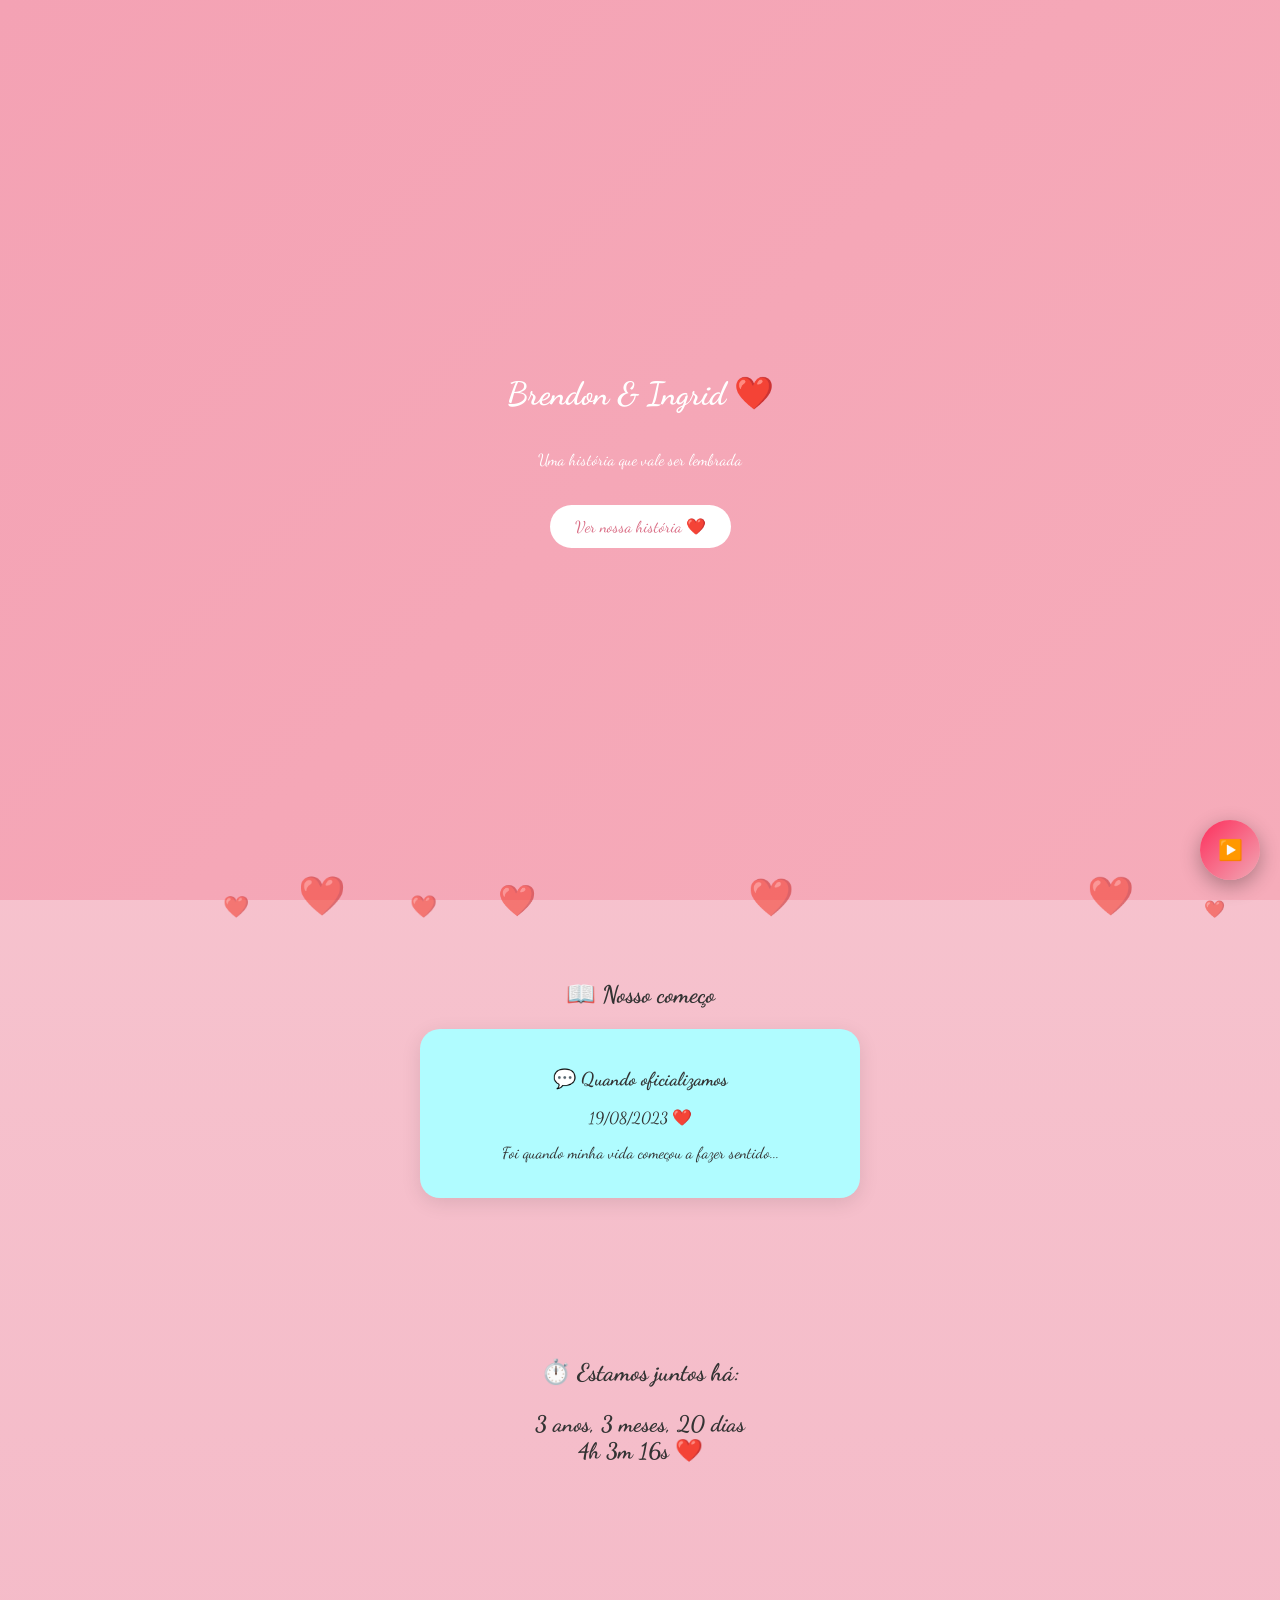
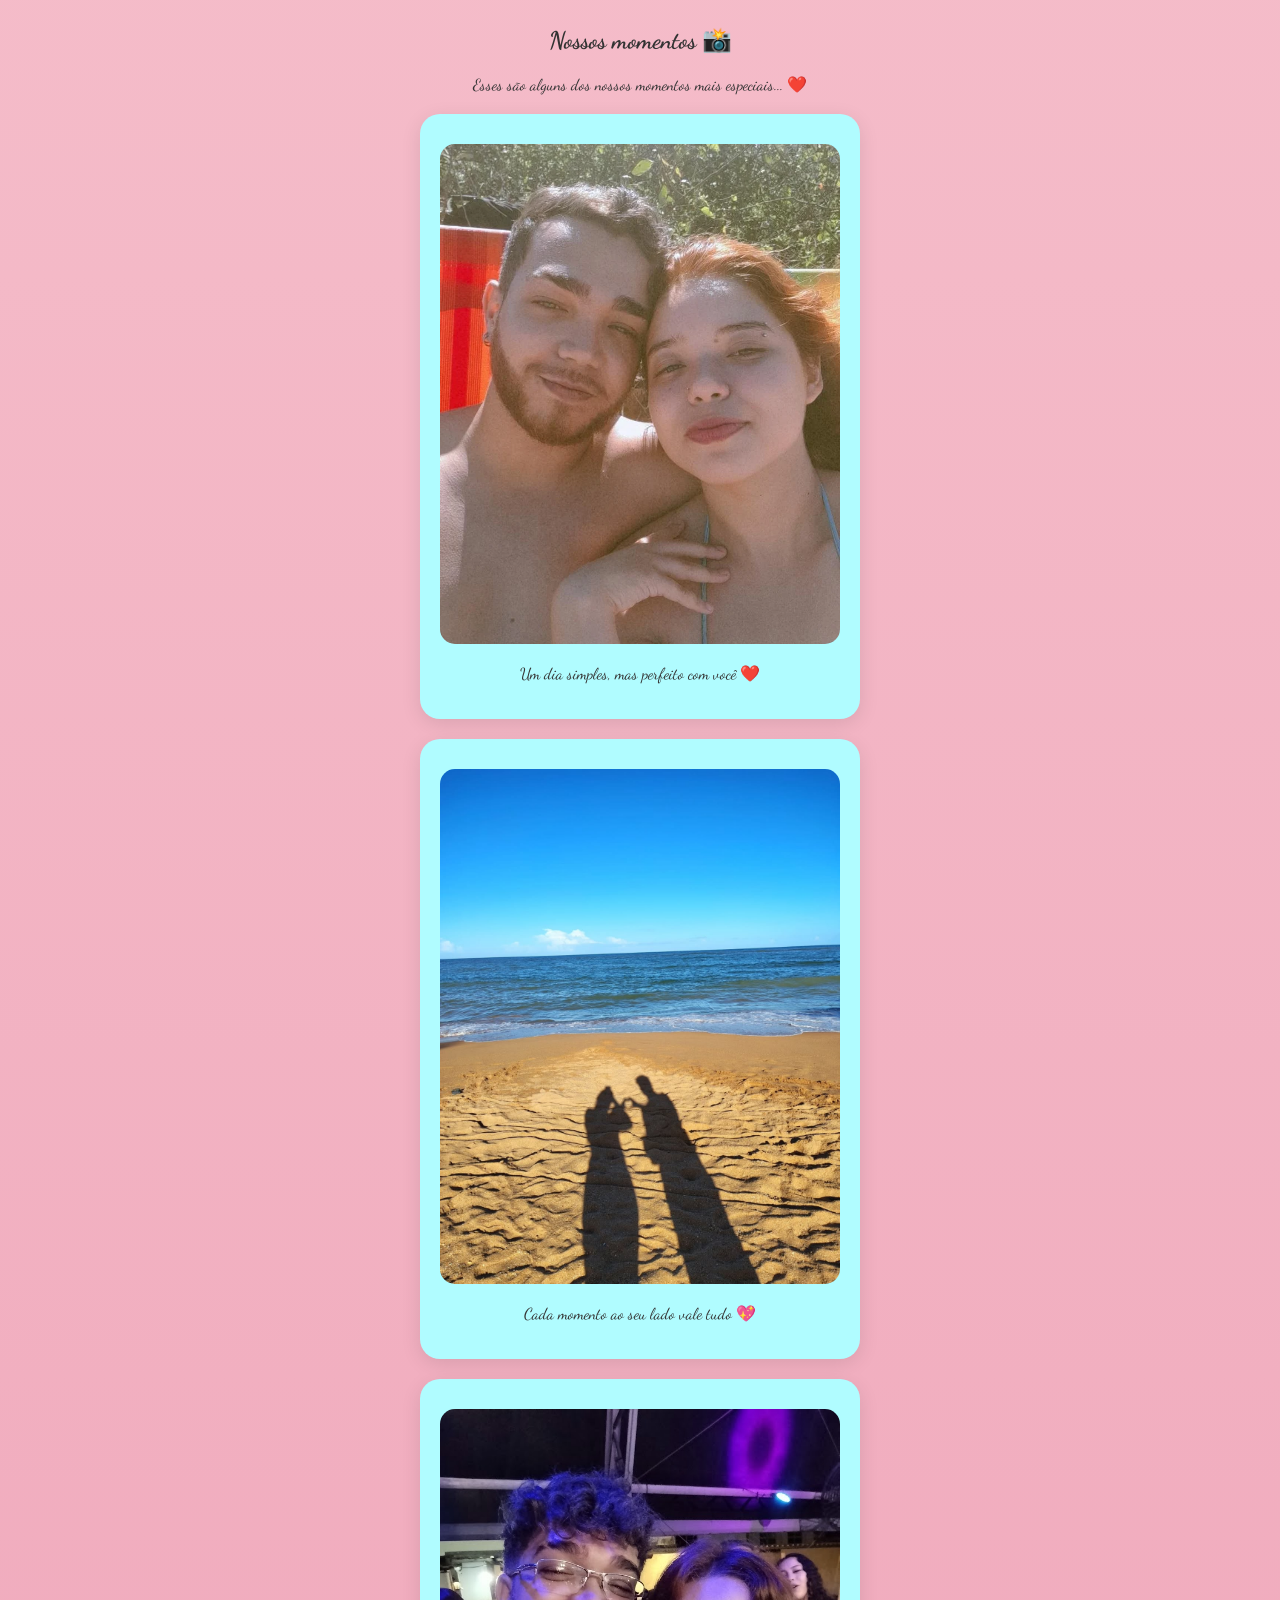
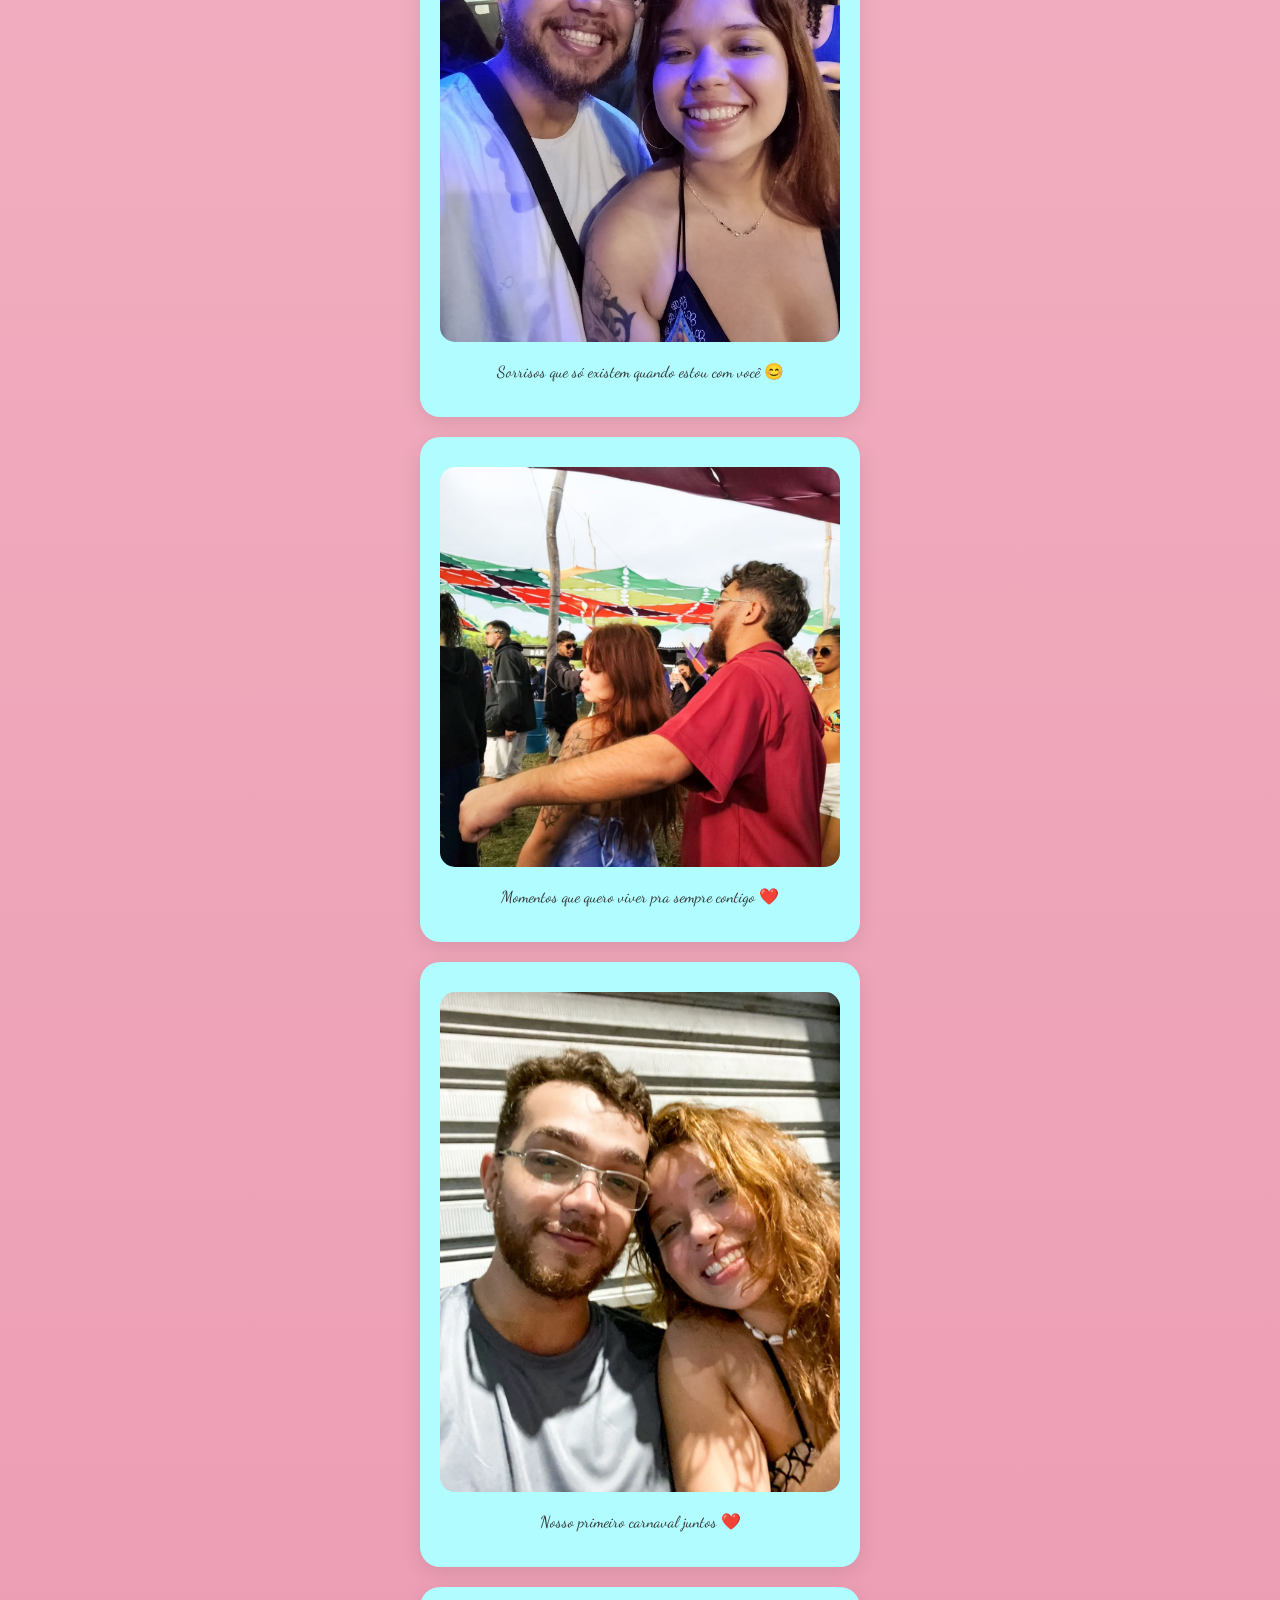
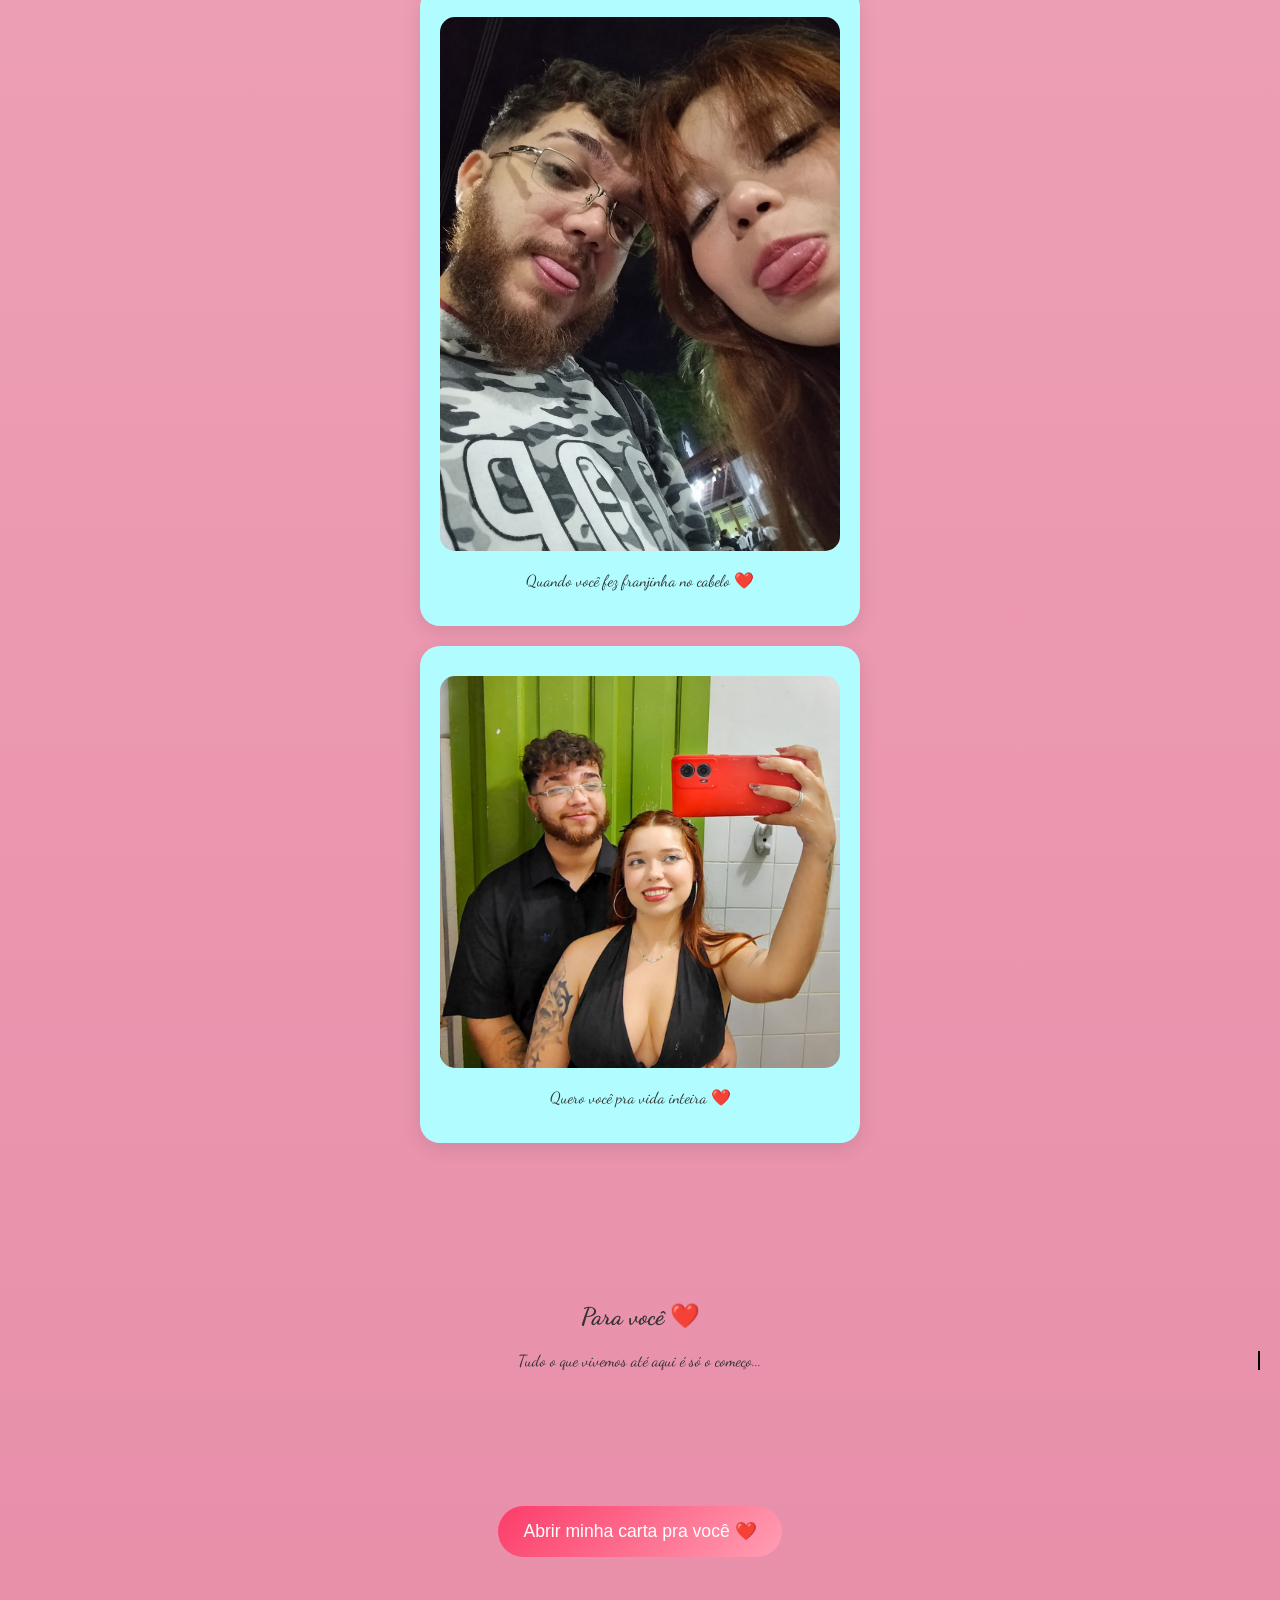
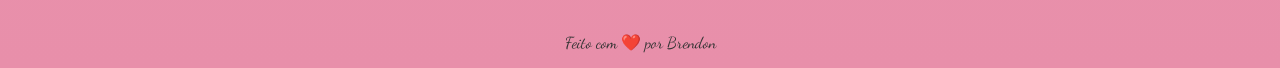
==== index.html @ 2d761e80 "Update index.html" ====
<!DOCTYPE html>
<html lang="pt-br">
<head>
  <meta charset="UTF-8">

  <meta name="viewport" content="width=device-width, initial-scale=1.0">

    <link href="https://fonts.googleapis.com/css2?family=Dancing+Script&display=swap" rel="stylesheet">

  <title>Nossa História ❤️</title>
  <link rel="stylesheet" href="style.css">
</head>

<body>

<!-- FUNDO -->
<div class="hearts"></div>

<header>
  <h1>Brendon & Ingrid ❤️</h1>
  <p>Uma história que vale ser lembrada</p>
  <a href="#timeline" class="btn">Ver nossa história ❤️</a>
</header>

<section id="timeline" class="fade-section">
  <h2>📖 Nosso começo</h2>

  <div class="event">
    <h3>💬 Quando oficializamos</h3>
    <p>19/08/2023 ❤️</p>
    <p>Foi quando minha vida começou a fazer sentido...</p>
  </div>
</section>

<section id="contador" class="fade-section">
  <h2>⏱️ Estamos juntos há:</h2>
  <p id="tempo"></p>
</section>

<section id="gallery" class="fade-section">
  <h2>Nossos momentos 📸</h2>
  <p>Esses são alguns dos nossos momentos mais especiais... ❤️</p>

  <div class="event">
    <img src="primeira.jpg" class="foto">
    <p>Um dia simples, mas perfeito com você ❤️</p>
  </div>

  <div class="event">
    <img src="coração na areia.jpg" class="foto">
    <p>Cada momento ao seu lado vale tudo 💖</p>
  </div>

  <div class="event">
    <img src="gordinho.jpg" class="foto">
    <p>Sorrisos que só existem quando estou com você 😊</p>
  </div>

  <div class="event">
    <img src="Tribe.jpg" class="foto">
    <p>Momentos que quero viver pra sempre contigo ❤️</p>
  </div>

  <div class="event">
    <img src="primeiro carnaval.jpg" class="foto">
    <p>Nosso primeiro carnaval juntos ❤️</p>
  </div>

  <div class="event">
    <img src="franjinha.jpg" class="foto">
    <p>Quando você fez franjinha no cabelo ❤️</p>
  </div>

  <div class="event">
    <img src="foto linda.jpg" class="foto">
    <p>Quero você pra vida inteira ❤️</p>
  </div>
</section>

<section id="message" class="fade-section">
  <h2>Para você ❤️</h2>
  <p class="typing">
    Tudo o que vivemos até aqui é só o começo...
  </p>
</section>

<!-- BOTÃO CARTA -->
<section class="fade-section">
  <button id="abrirCarta">Abrir minha carta pra você ❤️</button>
</section>

<!-- CARTA -->
<section id="carta" class="fade-section hidden">
  <div class="carta-box">
    <h2>💌 Uma carta pra você</h2>

    <p>
    Ingrid,<br><br>

      Eu poderia tentar escrever mil coisas aqui,  
      mas nenhuma palavra consegue explicar tudo o que eu sinto por você.<br><br>

      Desde o dia que a gente começou essa história,  
      minha vida mudou de um jeito que eu nunca imaginei.<br><br>

      Cada momento com você, até os mais simples,  
      se tornam especiais. E isso é porque é com você.<br><br>

      Eu amo o seu jeito, o seu sorriso,  
      e principalmente quem eu sou quando estou ao seu lado.<br><br>

      Eu amo voltar pra casa só pra ficar com você e dividir nossos momentos do dia. <br><br>
      Eu amo escutar sua voz, amo conversar com você, amo ficar deitado observando você. <br><br>

      Eu amo acordar do seu lado todos os dias e ficar esperando o fim de semana chegar só pra gente dormir mais um pouco <br><br>
      Eu amo te perturbar todos os dias, inclusive os que você ta sem paciência kkkkk. <br><br>

      Enfim, eu amo você. E quero passar cada momento da minha vida com você <br><br>

      ❤️ Eu te amo ❤️
    </p>

  </div>
</section>

<footer>
  <p>Feito com ❤️ por Brendon</p>
</footer>

<button id="playBtn">▶️</button>

<audio id="musica" loop>
  <source src="musica.mp3" type="audio/mp3">
</audio>

<script>

// CONTADOR
function atualizarTempo() {
  const inicio = new Date("2023-08-19T00:00:00");
  const agora = new Date();

  let diff = agora - inicio;

  let segundos = Math.floor(diff / 1000);
  let minutos = Math.floor(segundos / 60);
  let horas = Math.floor(minutos / 60);
  let dias = Math.floor(horas / 24);

  let anos = Math.floor(dias / 365);
  let meses = Math.floor((dias % 365) / 30);
  let diasRestantes = (dias % 365) % 30;

  let horasRestantes = horas % 24;
  let minutosRestantes = minutos % 60;
  let segundosRestantes = segundos % 60;

  document.getElementById("tempo").innerHTML =
    `${anos} anos, ${meses} meses, ${diasRestantes} dias<br>
    ${horasRestantes}h ${minutosRestantes}m ${segundosRestantes}s ❤️`;
}

setInterval(atualizarTempo, 1000);
atualizarTempo();

// MÚSICA
const btn = document.getElementById("playBtn");
const audio = document.getElementById("musica");

btn.addEventListener("click", function () {
  if (audio.paused) {
    audio.volume = 0;
    audio.play();

    let vol = 0;
    let fade = setInterval(() => {
      if (vol < 1) {
        vol += 0.05;
        audio.volume = vol;
      } else clearInterval(fade);
    }, 200);

    btn.innerHTML = "⏸️";
  } else {
    audio.pause();
    btn.innerHTML = "▶️";
  }
});

// FADE
const sections = document.querySelectorAll(".fade-section");

window.addEventListener("scroll", () => {
  sections.forEach(sec => {
    if (sec.getBoundingClientRect().top < window.innerHeight - 100) {
      sec.classList.add("show");
    }
  });
});

// FUNDO
const heartsContainer = document.querySelector(".hearts");

setInterval(() => {
  const heart = document.createElement("div");
  heart.classList.add("heart-bg");
  heart.innerHTML = "❤️";

  heart.style.left = Math.random() * 100 + "vw";
  heart.style.fontSize = (15 + Math.random() * 25) + "px";
  heart.style.animationDuration = (4 + Math.random() * 4) + "s";

  heartsContainer.appendChild(heart);

  setTimeout(() => {
    heart.remove();
  }, 8000);
}, 300);

// CARTA
const btnAbrirCarta = document.getElementById("abrirCarta");
const carta = document.getElementById("carta");

btnAbrirCarta.addEventListener("click", () => {
  carta.classList.remove("hidden");

  setTimeout(() => {
    carta.classList.add("show");
  }, 50);

  btnAbrirCarta.style.display = "none";

  carta.scrollIntoView({ behavior: "smooth" });
});

  // ✅ FORÇA COMEÇAR DO TOPO
window.onload = function () {
  window.scrollTo(0, 0);
};

  
</script>

</body>
</html>
---- style.css ----
html {
  scroll-behavior: smooth;
}

body {
  margin: 0;
  font-family: Dancing Script, sans-serif;
  background: linear-gradient(180deg, oklab(88.133% 0.05306 0.00461), #e88faa);
  color: #333;
  text-align: center;
}

/* FUNDO */
.hearts {
  position: fixed;
  top: 0;
  left: 0;
  width: 100%;
  height: 100%;
  pointer-events: none;
}

.heart-bg {
  position: absolute;
  bottom: -20px;
  animation: subir linear infinite;
  opacity: 0.6;
}

@keyframes subir {
  0% { transform: translateY(0); opacity: 0; }
  50% { opacity: 0.7; }
  100% { transform: translateY(-110vh); opacity: 0; }
}

/* HEADER */
header {
  height: 100vh;
  background: linear-gradient(135deg, #f4a2b4, #f6acba);
  display: flex;
  justify-content: center;
  align-items: center;
  flex-direction: column;
  color: white;
}

/* BOTÃO */
.btn {
  margin-top: 20px;
  padding: 12px 25px;
  background: white;
  color: #d96c84;
  border-radius: 30px;
  text-decoration: none;
  transition: 0.3s;
}

.btn:hover {
  transform: scale(1.1);
}

/* SEÇÕES */
section {
  padding: 60px 20px;
}

/* EVENTO */
.event {
  background: rgb(176, 252, 255);
  padding: 20px;
  margin: 20px auto;
  max-width: 400px;
  border-radius: 20px;
  box-shadow: 0 5px 20px rgba(0,0,0,0.1);
  text-align: center;
}

/* FOTO */
.foto {
  width: 100%;
  border-radius: 15px;
  margin-top: 10px;
}

/* CONTADOR */
#tempo {
  font-size: 1.4rem;
  font-weight: bold;
}

/* BOTÃO MÚSICA */
#playBtn {
  position: fixed;
  bottom: 20px;
  right: 20px;
  width: 60px;
  height: 60px;
  border-radius: 50%;
  border: none;
  background: linear-gradient(135deg, #fd2e5b, #f2a7b5);
  color: white;
  font-size: 20px;
  cursor: pointer;
  box-shadow: 0 6px 20px rgba(0,0,0,0.3);
  transition: all 0.2s ease;
}

#playBtn:hover {
  transform: scale(1.1);
}

#playBtn:active {
  transform: scale(0.9);
  box-shadow: 0 3px 10px rgba(0,0,0,0.3);
}

/* FADE (scroll) */
.fade-section {
  opacity: 0;
  transform: translateY(40px);
  transition: 1s;
}

.fade-section.show {
  opacity: 1;
  transform: translateY(0);
}

/* TYPING */
.typing {
  border-right: 2px solid black;
  white-space: nowrap;
  overflow: hidden;
}

/* BOTÃO DA CARTA */
#abrirCarta {
  padding: 15px 25px;
  border: none;
  border-radius: 30px;
  background: linear-gradient(135deg, #fc3c69, #ff9eb3);
  color: white;
  font-size: 1.1rem;
  cursor: pointer;
  transition: 0.3s;
}

#abrirCarta:hover {
  transform: scale(1.1);
}

#abrirCarta:active {
  transform: scale(0.9);
}

/* CARTA (COM ANIMAÇÃO) */
#carta {
  padding: 80px 20px;
  opacity: 0;
  transform: translateY(50px) scale(0.95);
  transition: all 1s ease;
}

#carta.show {
  opacity: 1;
  transform: translateY(0) scale(1);
}

/* CAIXA DA CARTA */
.carta-box {
  background: white;
  max-width: 500px;
  margin: auto;
  padding: 30px;
  border-radius: 30px;
  box-shadow: 0 15px 50px rgba(0,0,0,0.2);
  text-align: center;
}

.carta-box p {
  line-height: 1.8;
  font-size: 1.1rem;
}
.carta-box p {
  font-family: 'Dancing Script', cursive !important;
  font-size: 1.8rem;
  line-height: 1.8;
}
/* ESCONDIDO */
.hidden {
  display: none;
}
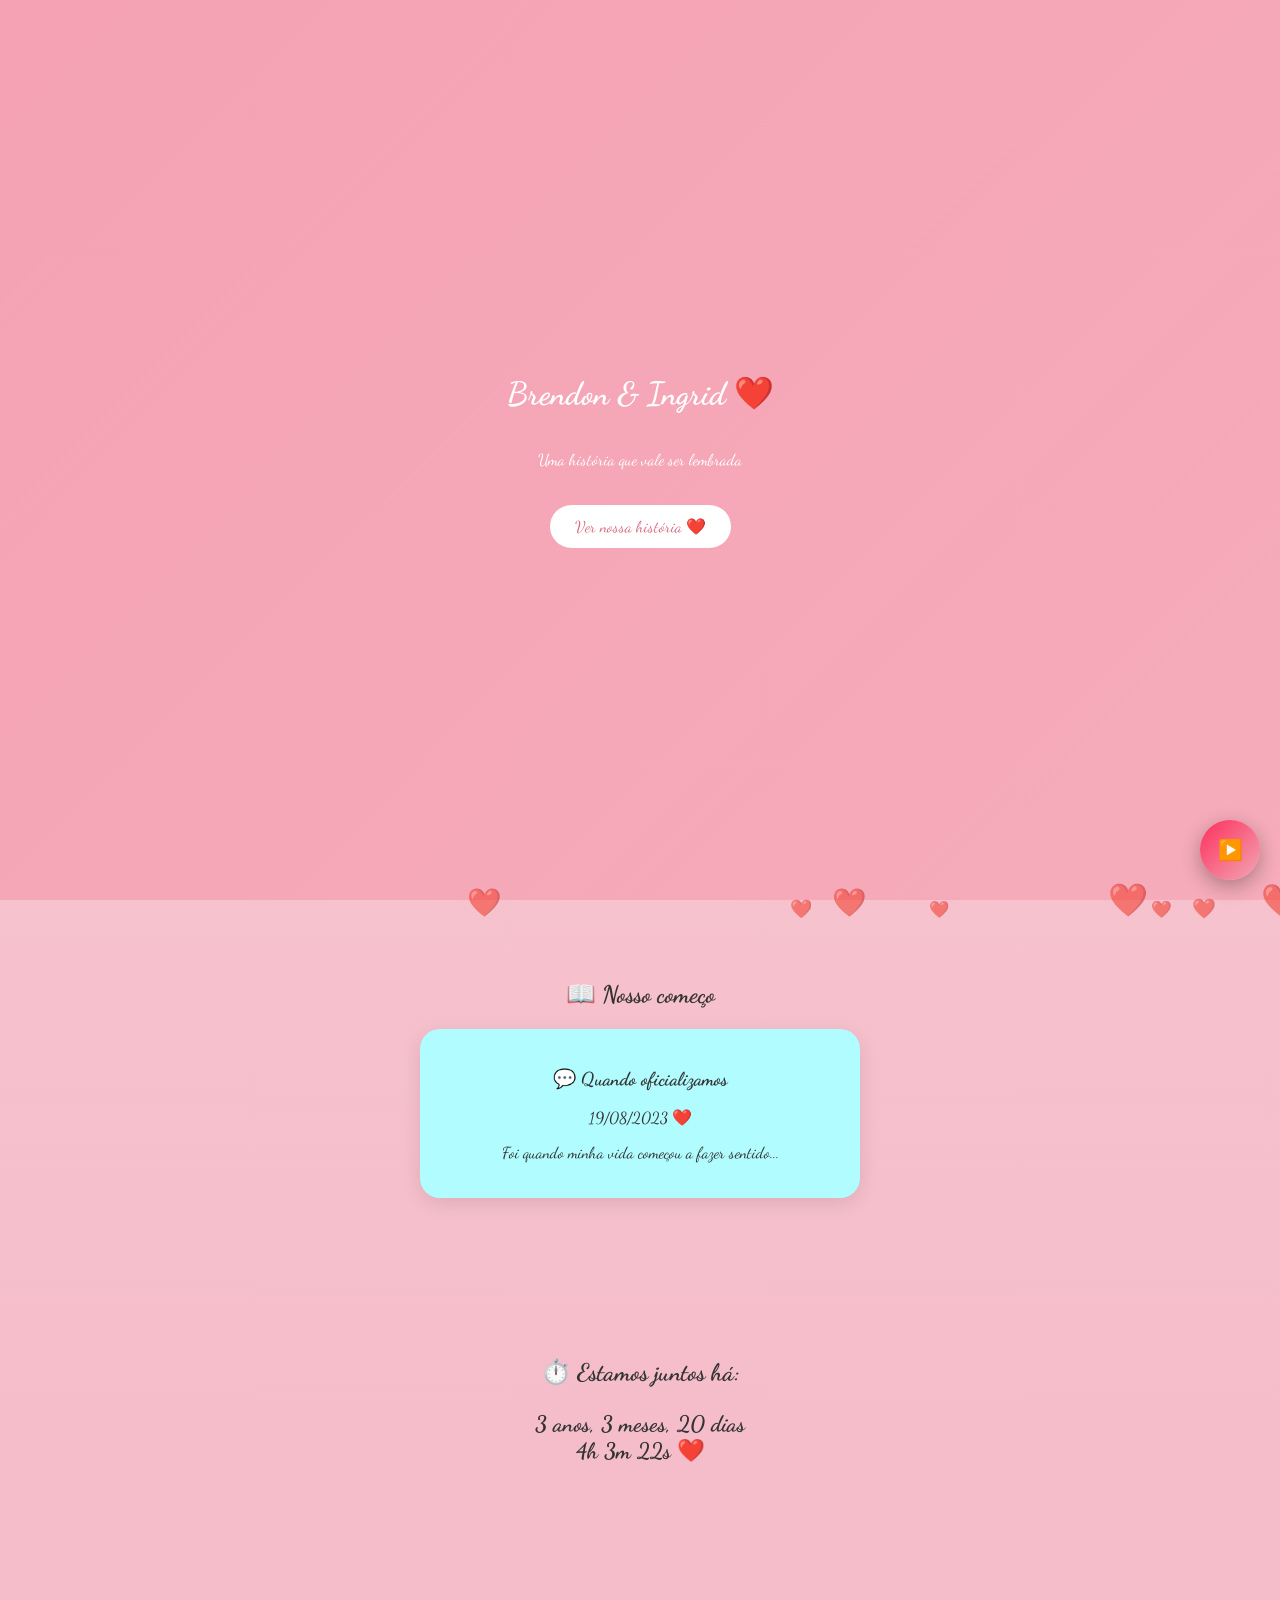
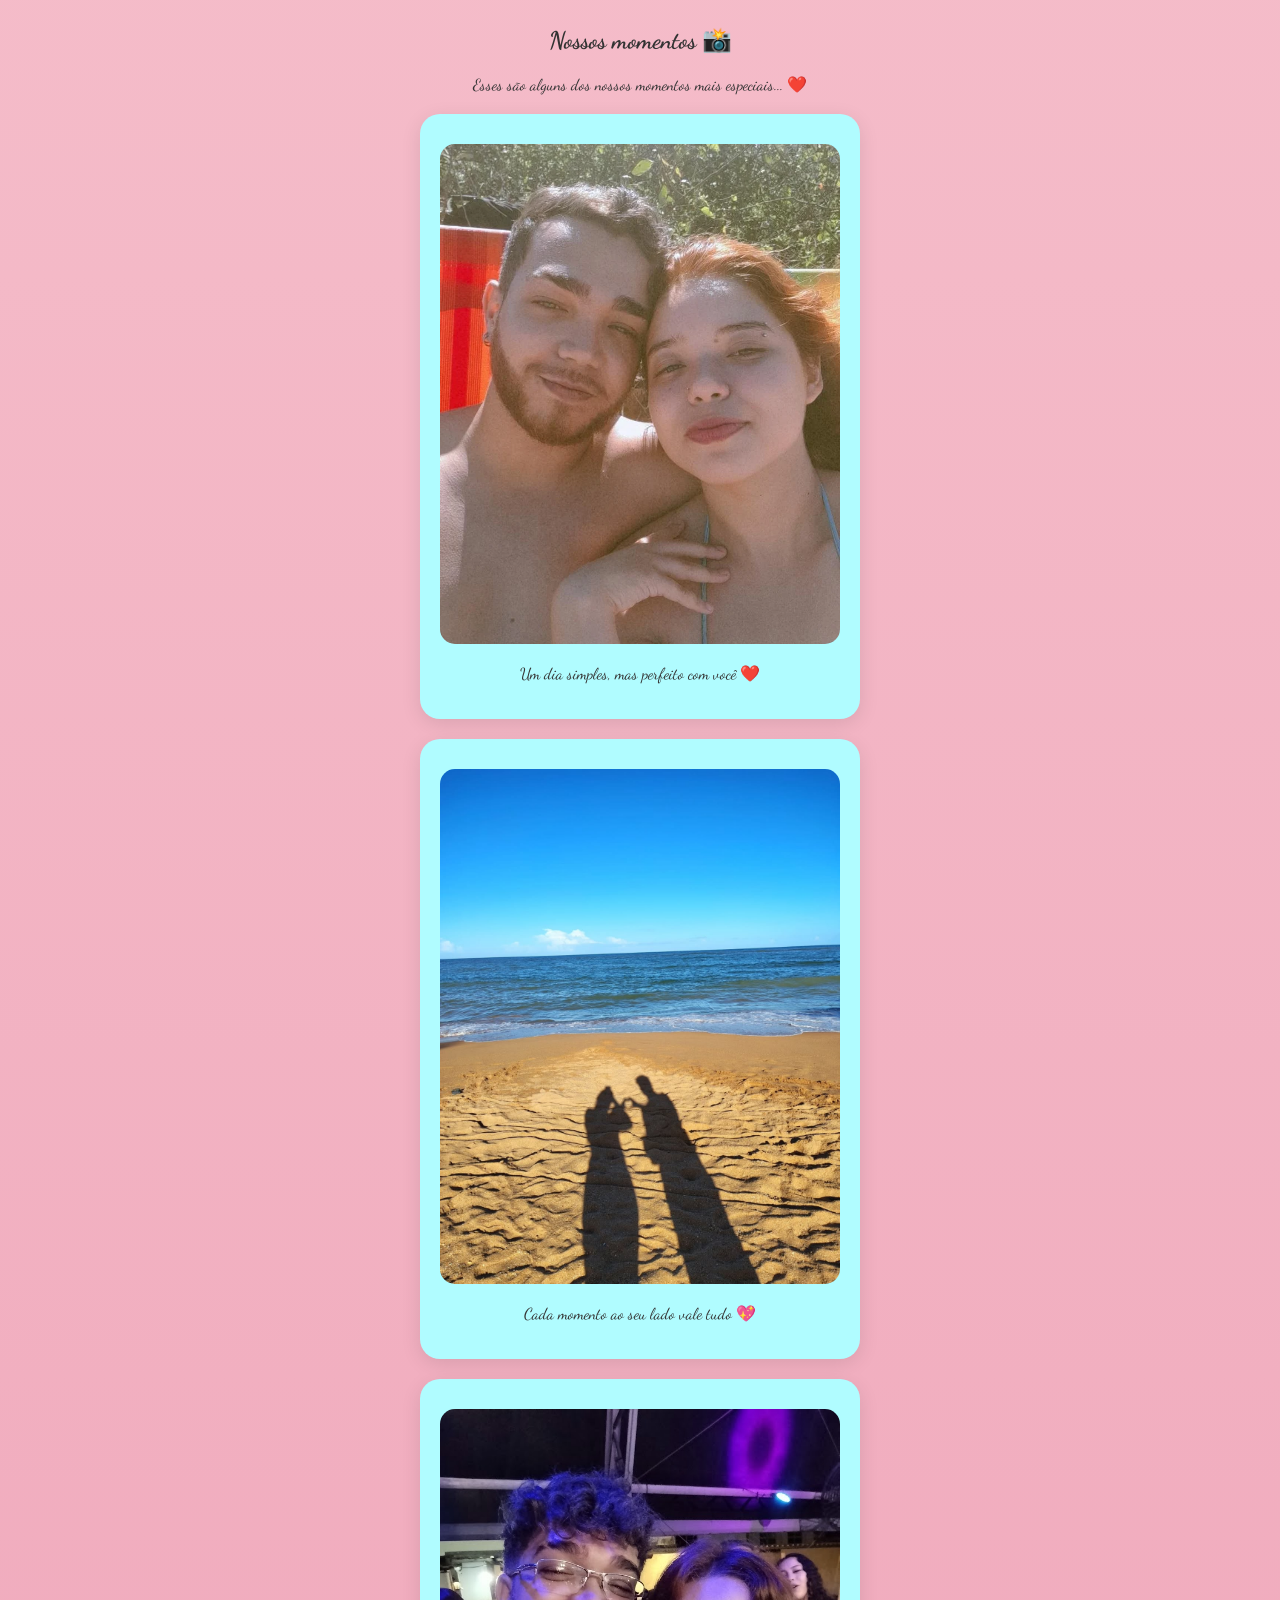
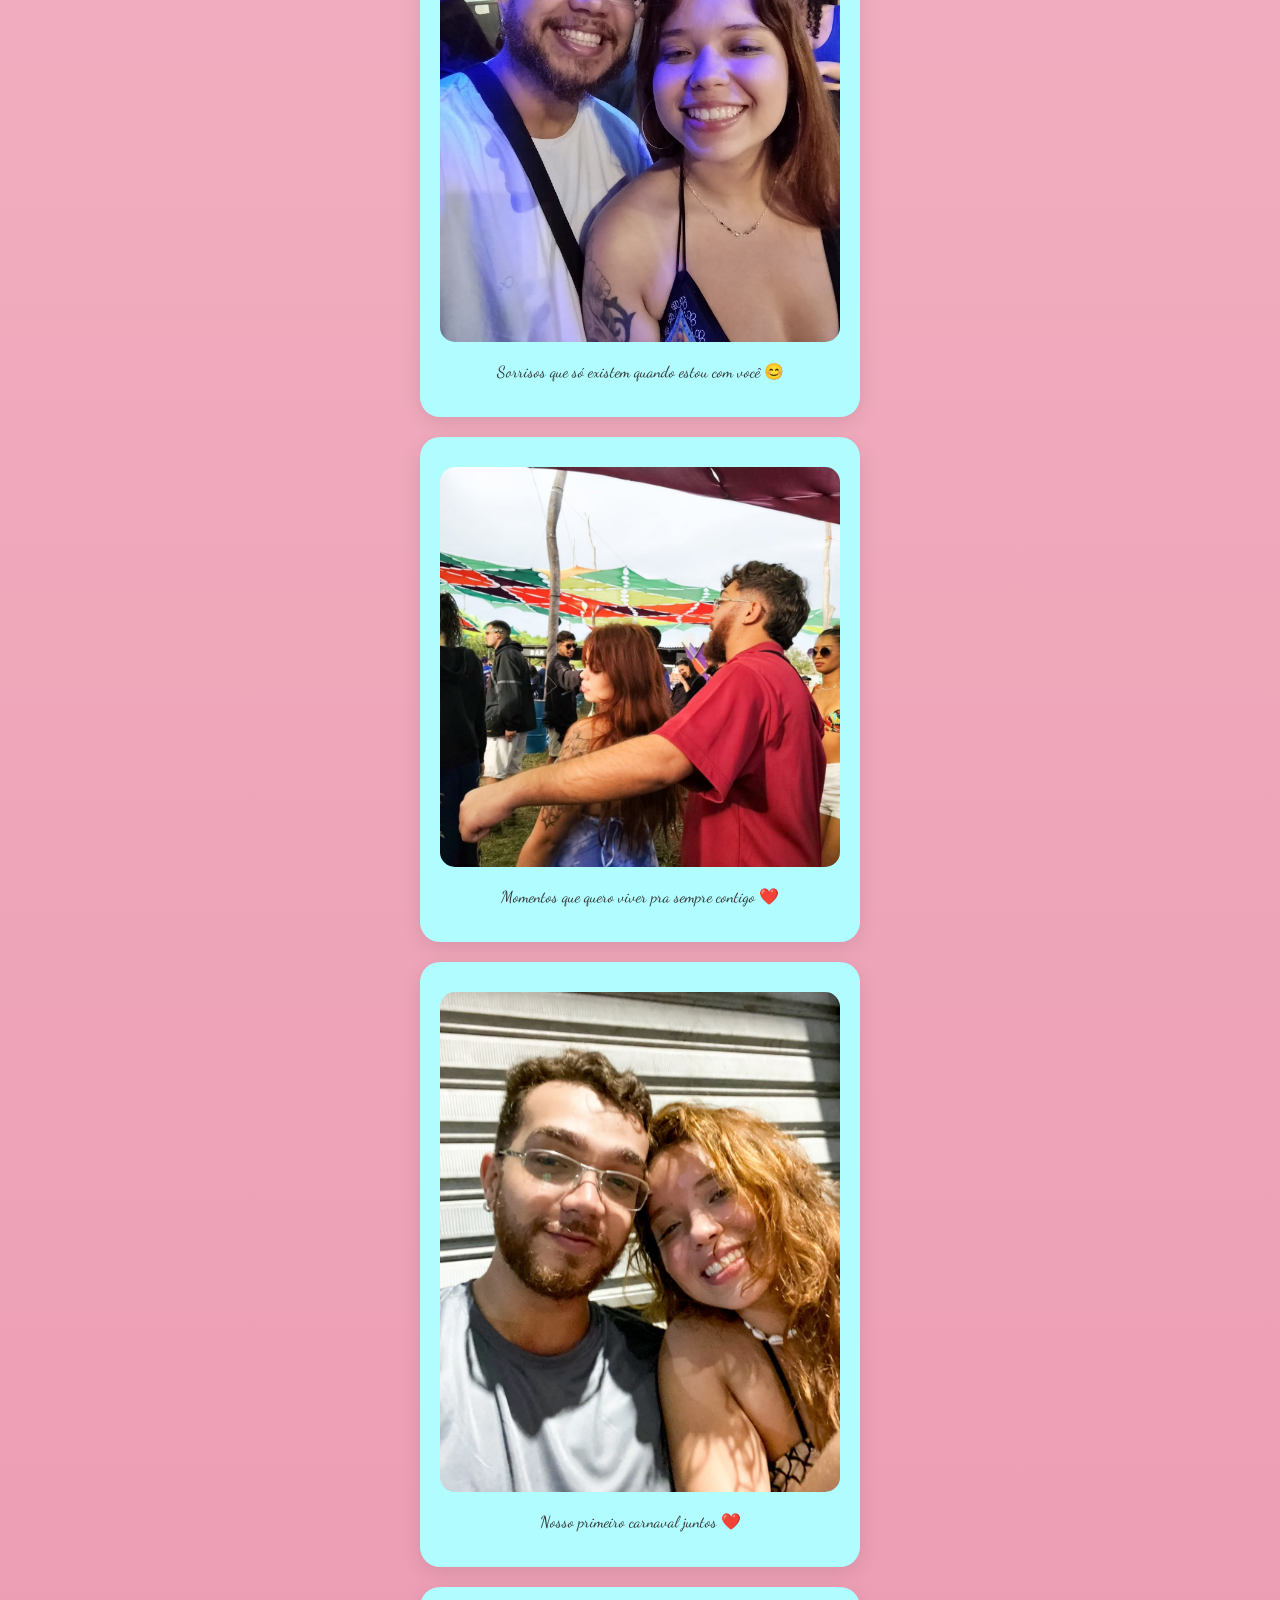
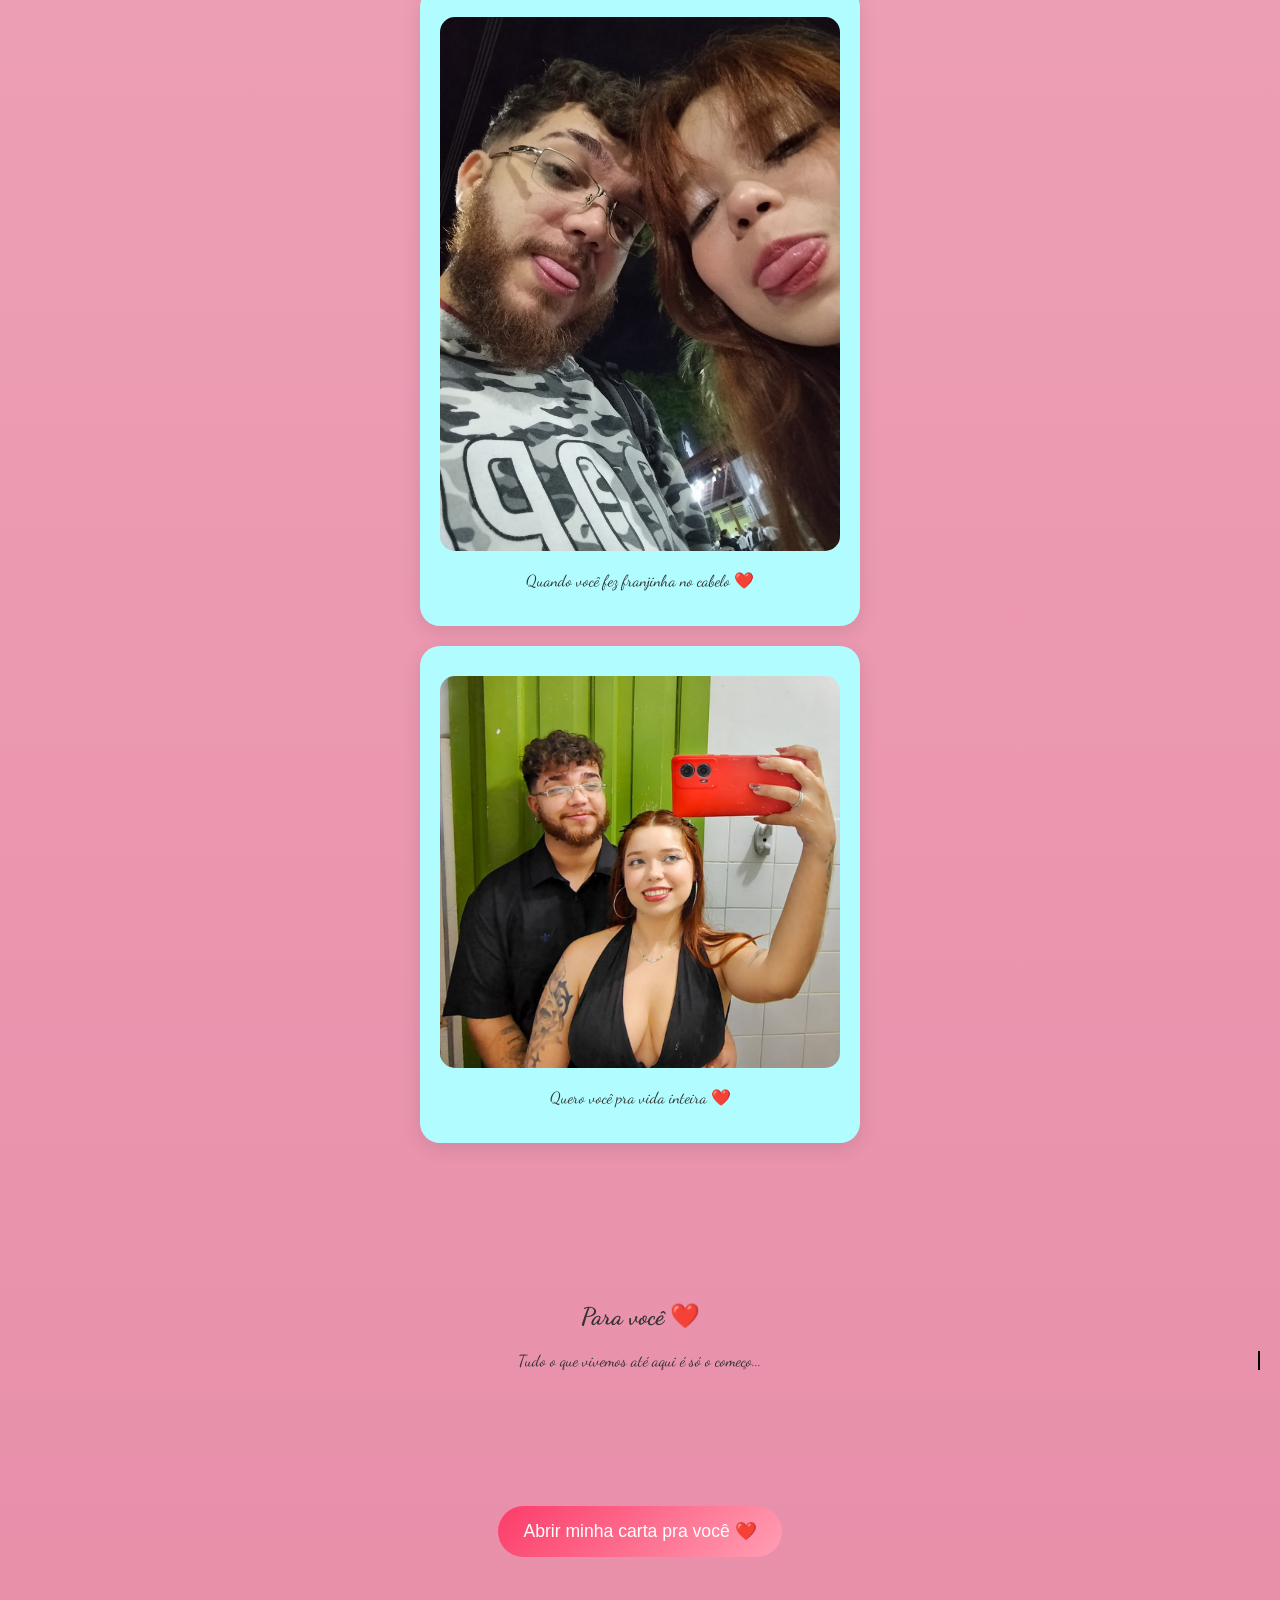
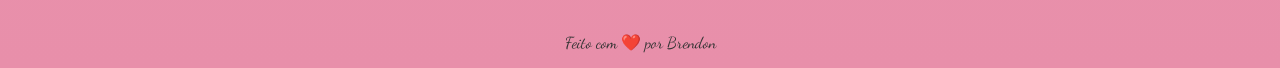
==== commit 48534c4b: "Update index.html" ====
--- a/index.html
+++ b/index.html
@@ -113,7 +113,7 @@
       Eu amo escutar sua voz, amo conversar com você, amo ficar deitado observando você. <br><br>
 
       Eu amo acordar do seu lado todos os dias e ficar esperando o fim de semana chegar só pra gente dormir mais um pouco <br><br>
-      Eu amo te perturbar todos os dias, inclusive os que você ta sem paciência kkkkk. <br><br>
+      Eu amo te perturbar todos os dias, inclusive os que você ta sem paciência. <br><br>
 
       Enfim, eu amo você. E quero passar cada momento da minha vida com você <br><br>
 
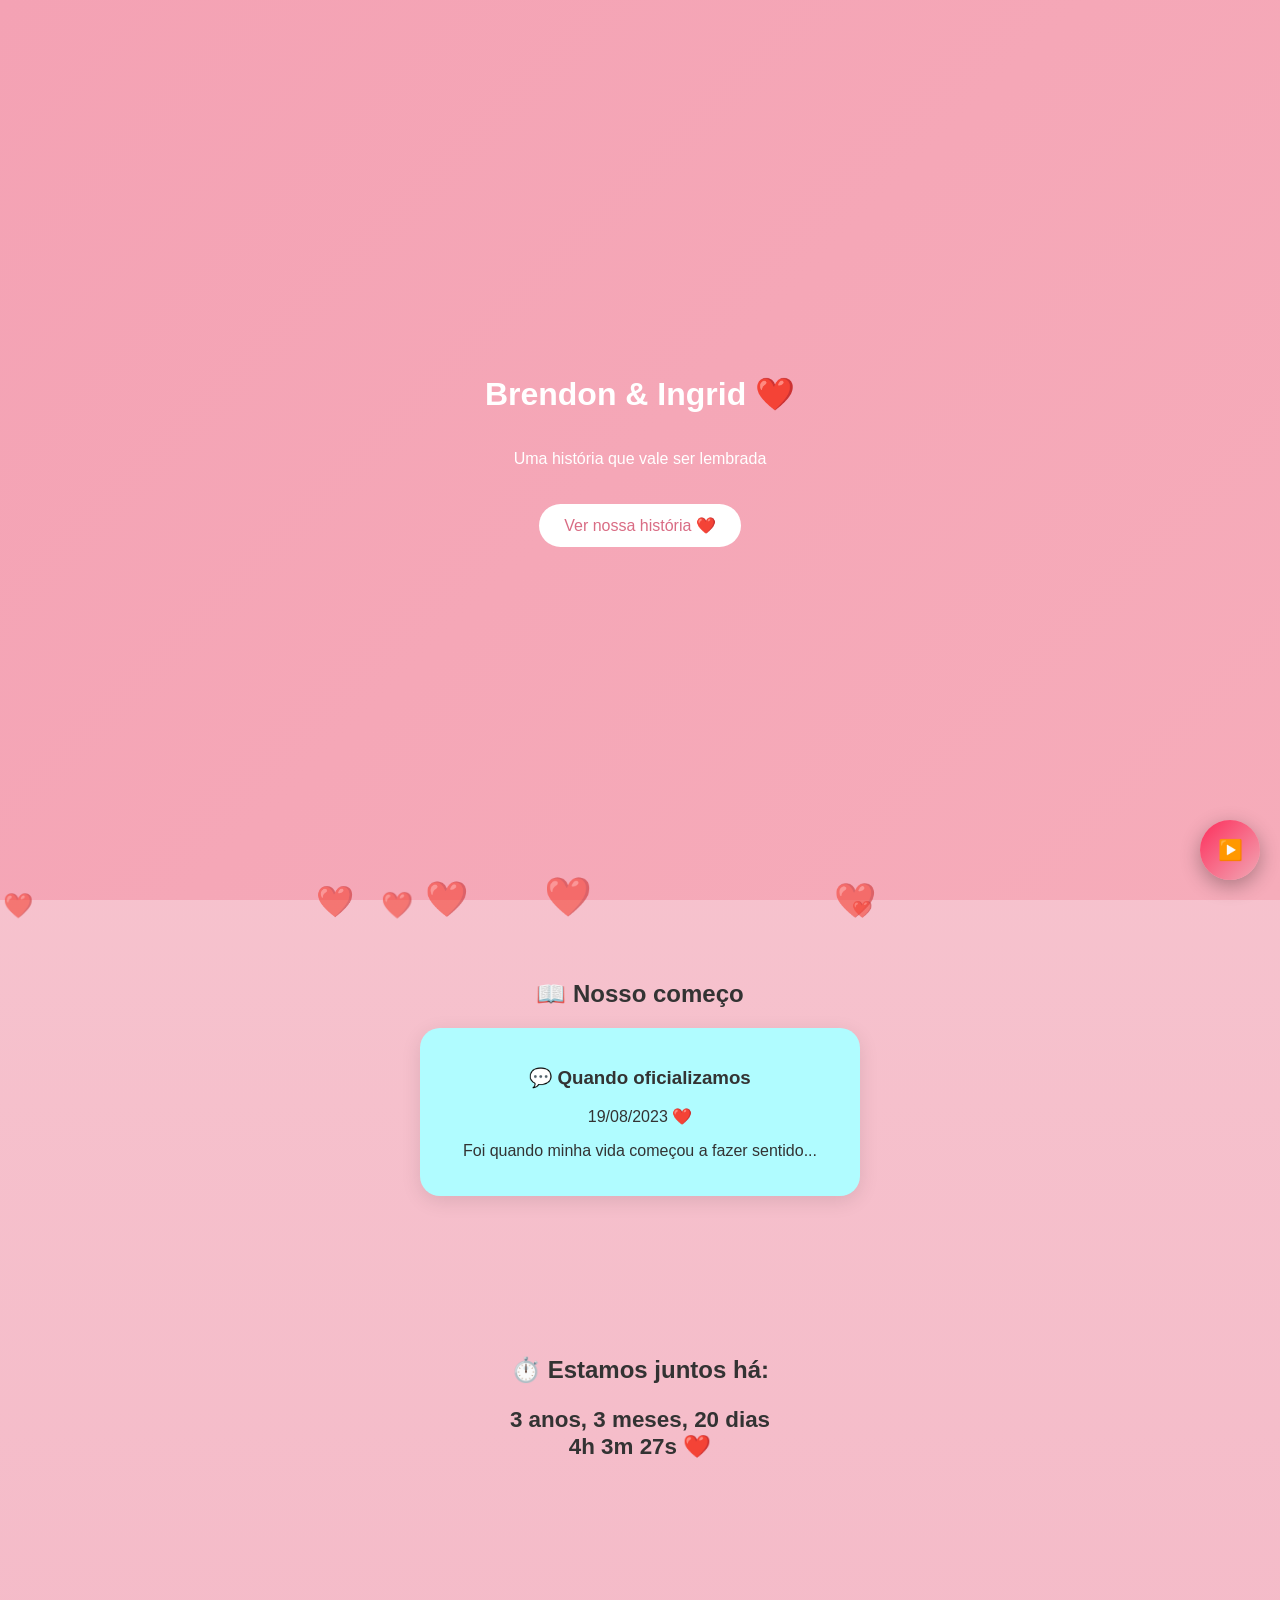
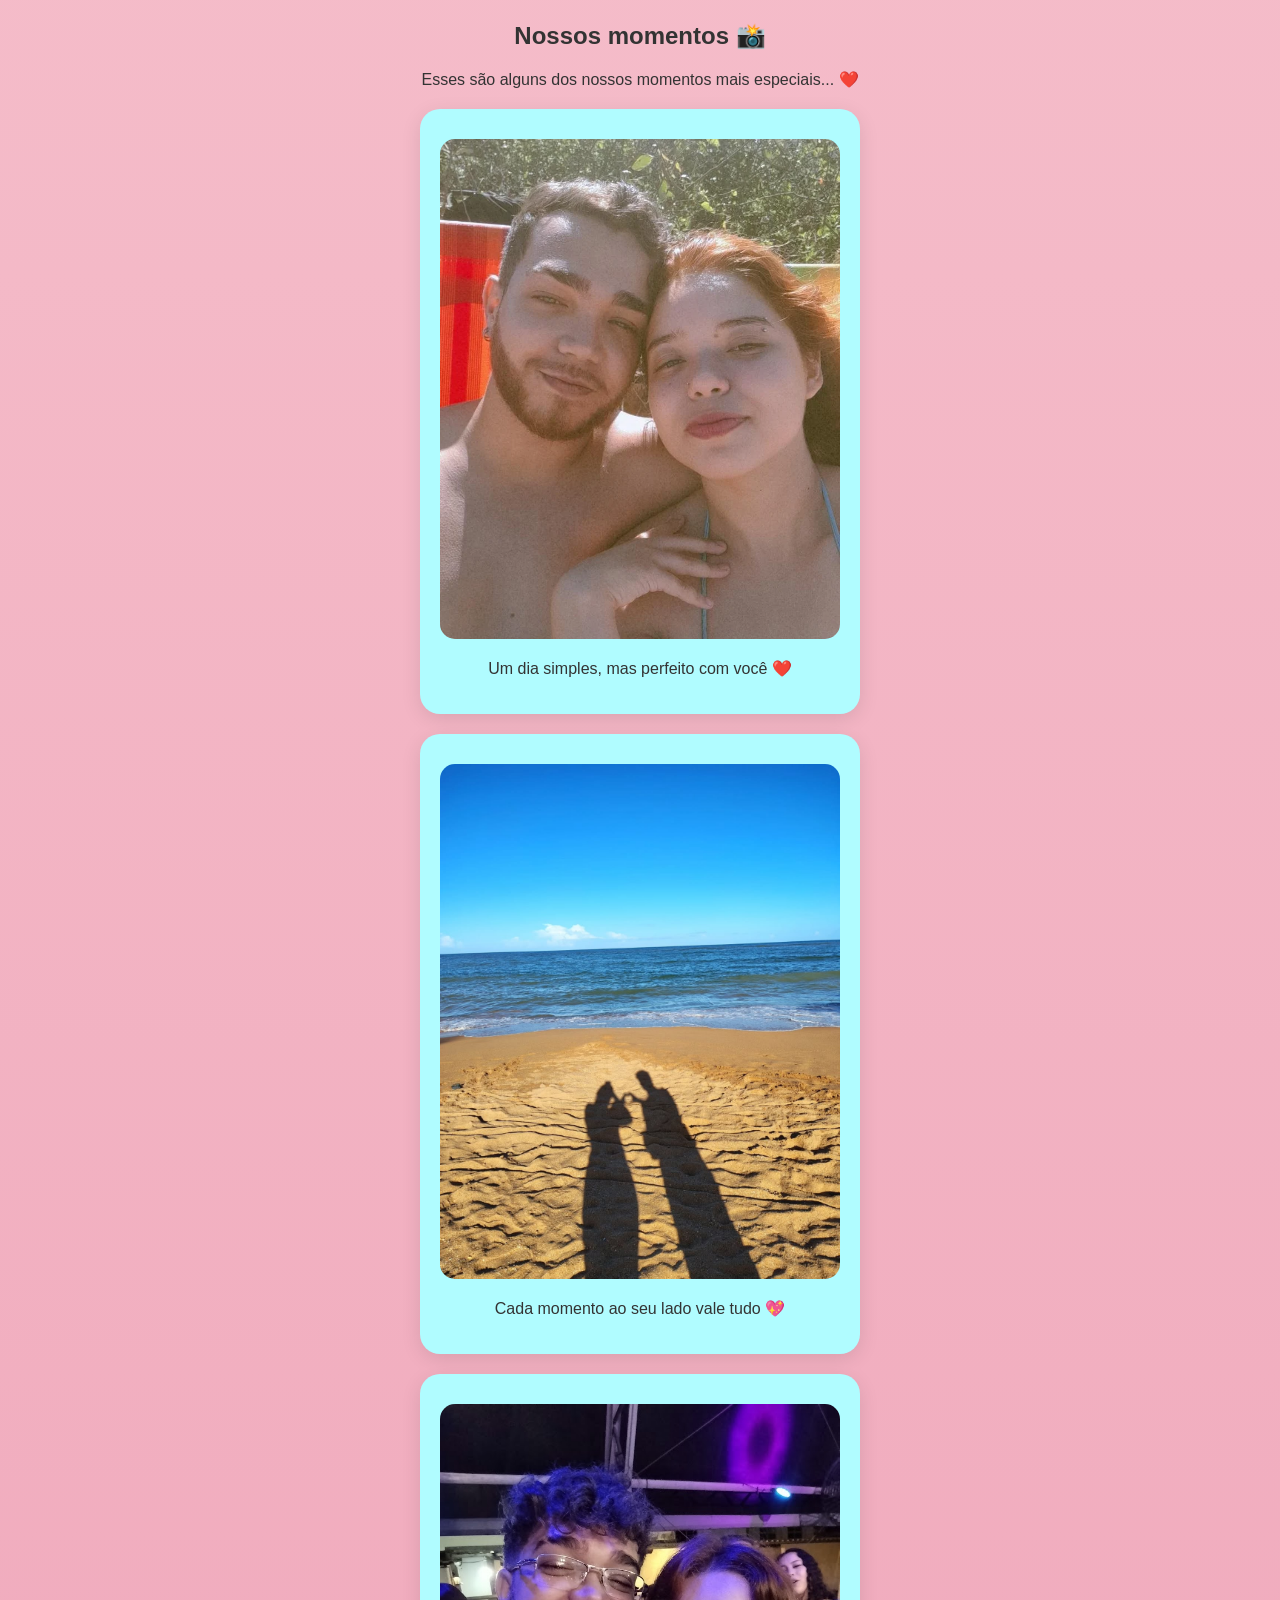
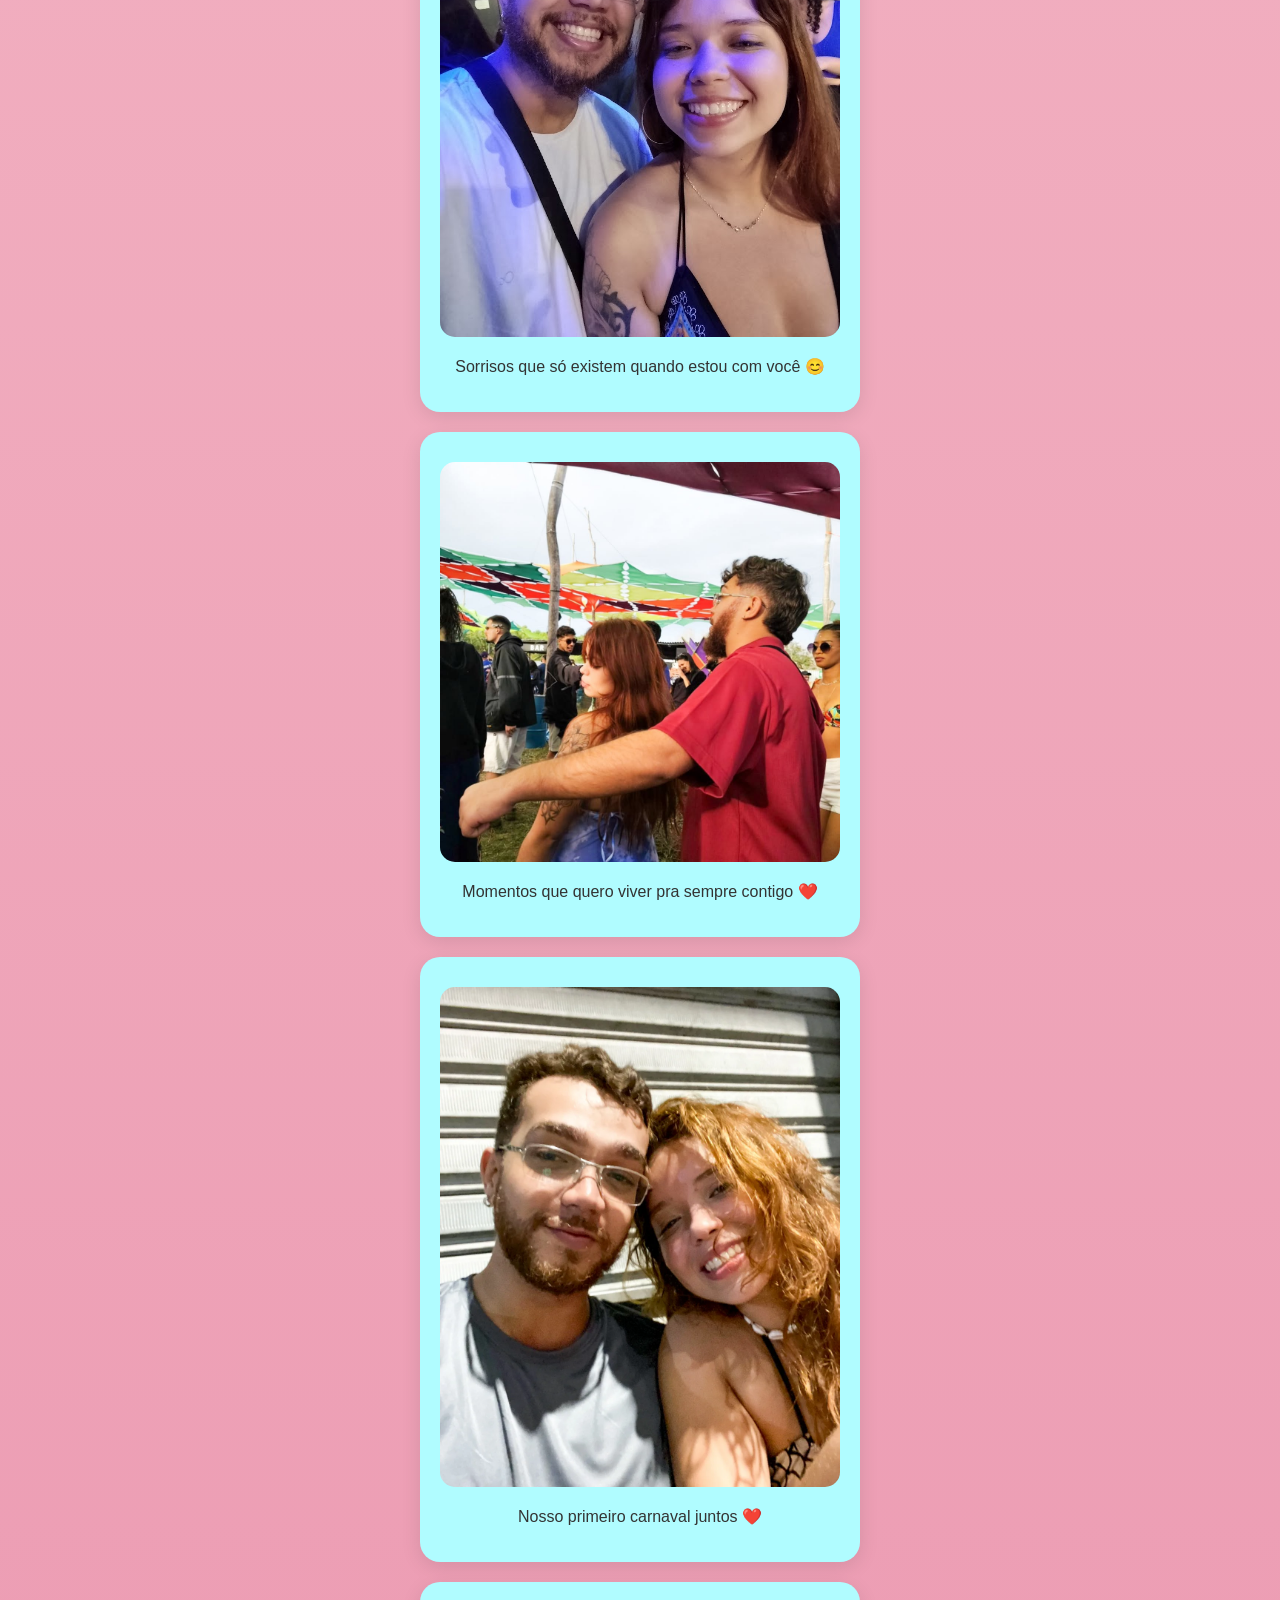
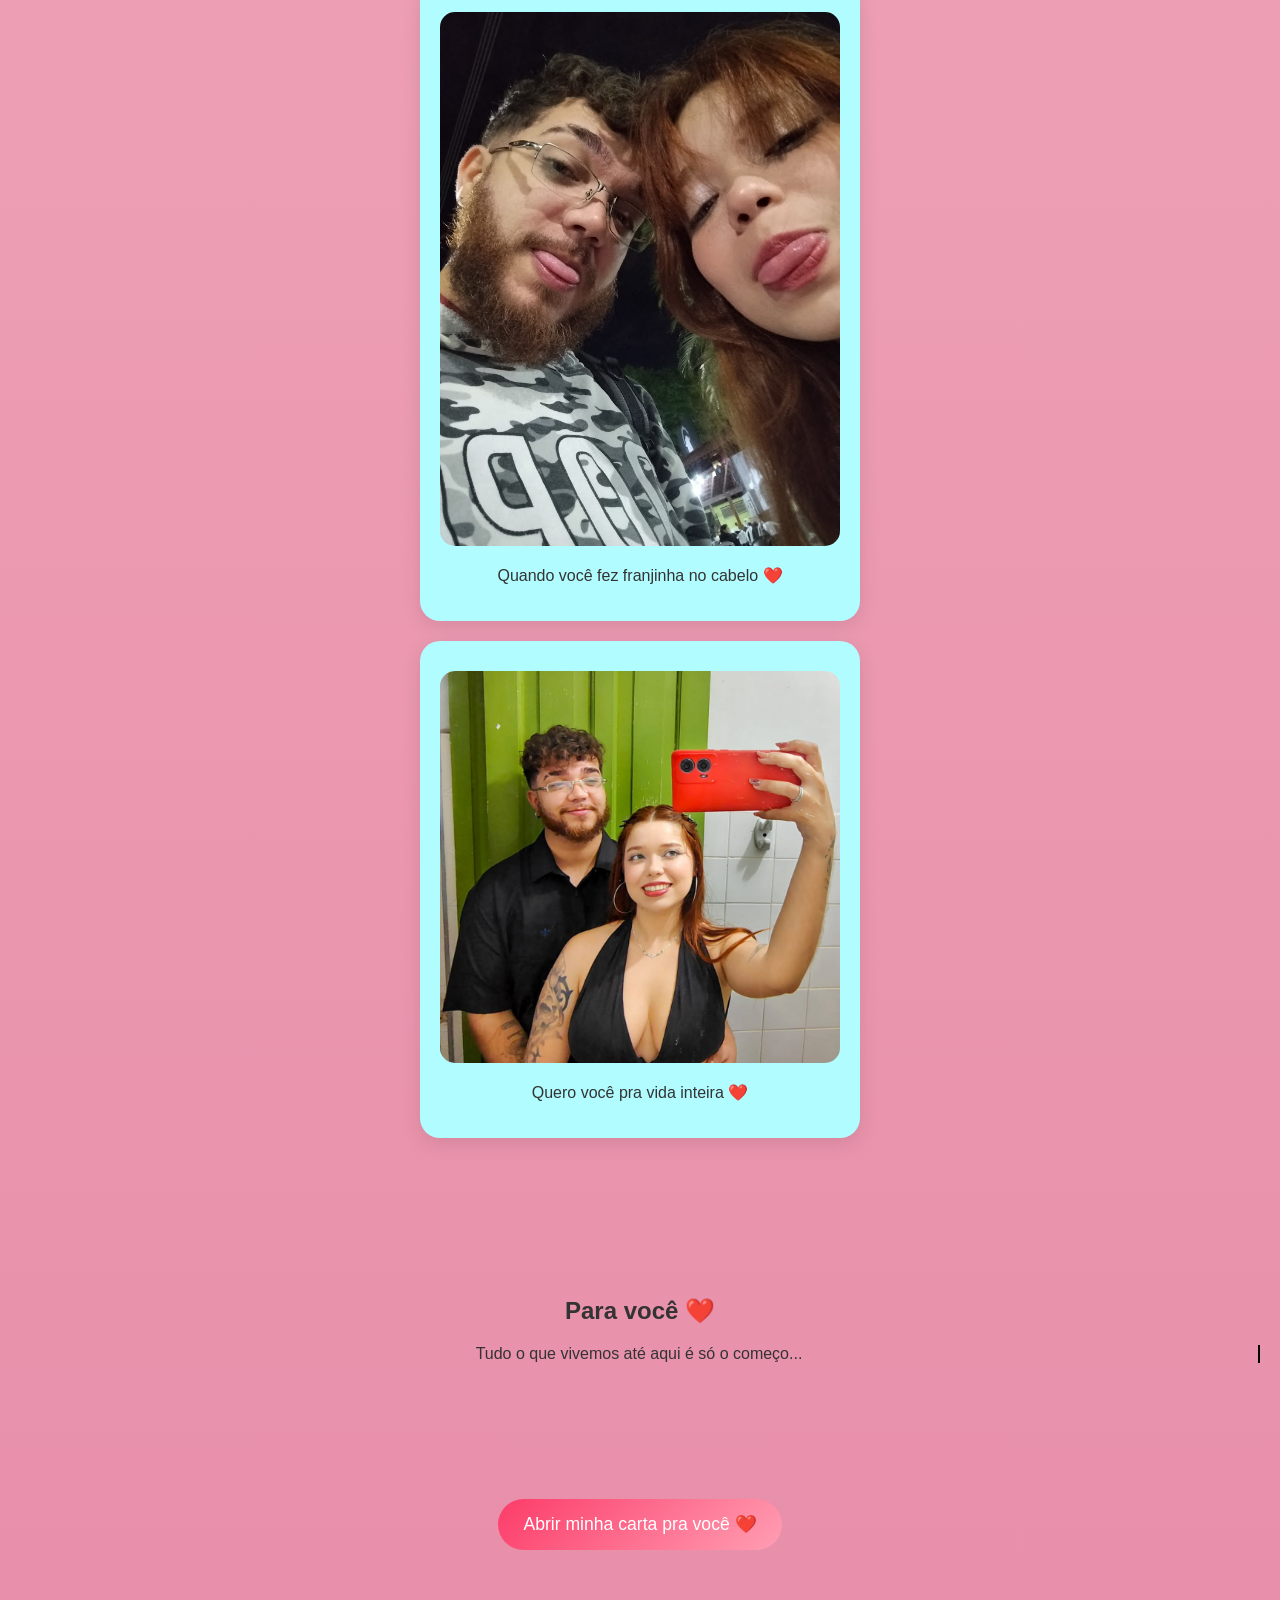
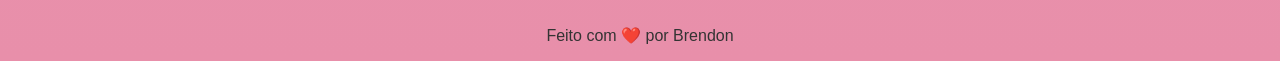
==== commit d6ec797a: "Update index.html" ====
--- a/index.html
+++ b/index.html
@@ -6,6 +6,7 @@
   <meta name="viewport" content="width=device-width, initial-scale=1.0">
 
     <link href="https://fonts.googleapis.com/css2?family=Dancing+Script&display=swap" rel="stylesheet">
+    <link href="https://fonts.googleapis.com/css2?family=Caveat&display=swap" rel="stylesheet">
 
   <title>Nossa História ❤️</title>
   <link rel="stylesheet" href="style.css">
--- a/style.css
+++ b/style.css
@@ -4,7 +4,7 @@
 
 body {
   margin: 0;
-  font-family: Dancing Script, sans-serif;
+  font-family: Cavolini, sans-serif;
   background: linear-gradient(180deg, oklab(88.133% 0.05306 0.00461), #e88faa);
   color: #333;
   text-align: center;
@@ -182,7 +182,7 @@
   font-size: 1.1rem;
 }
 .carta-box p {
-  font-family: 'Dancing Script', cursive !important;
+  font-family: 'Cavolini', cursive !important;
   font-size: 1.8rem;
   line-height: 1.8;
 }
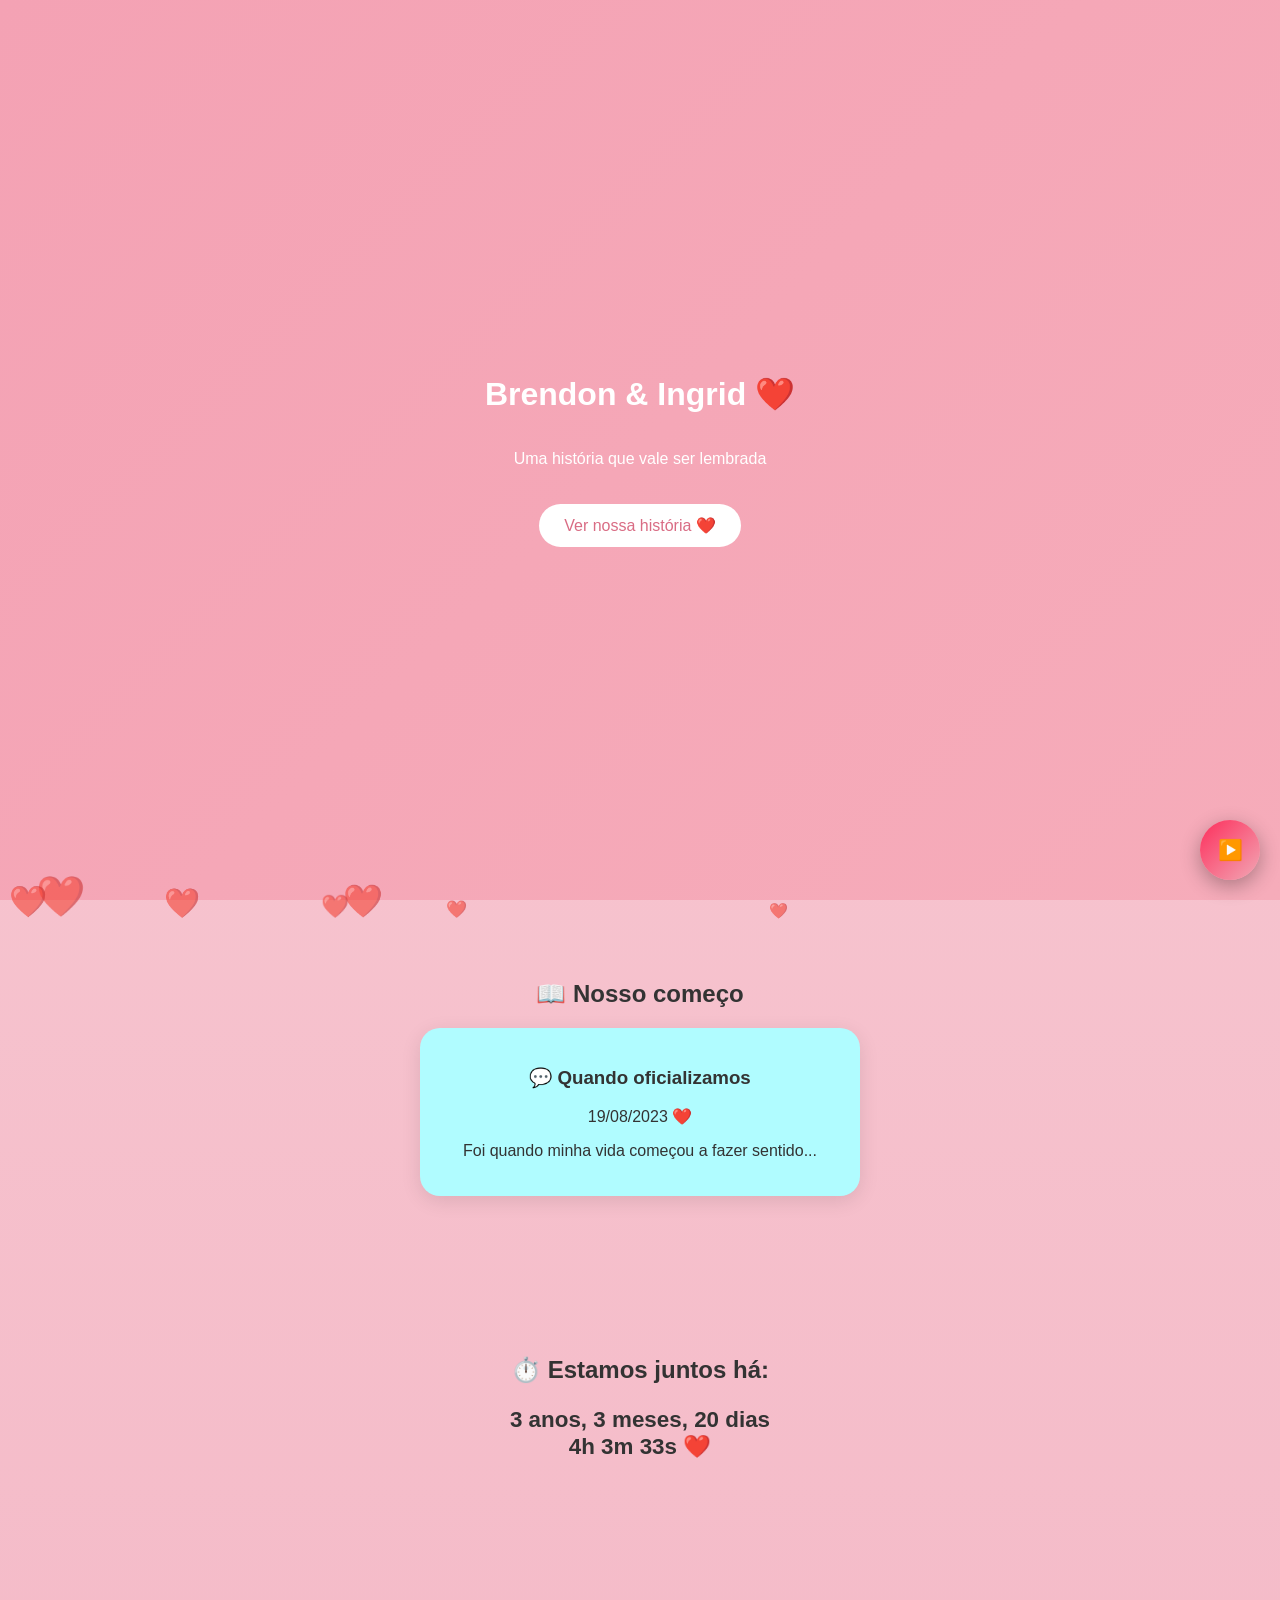
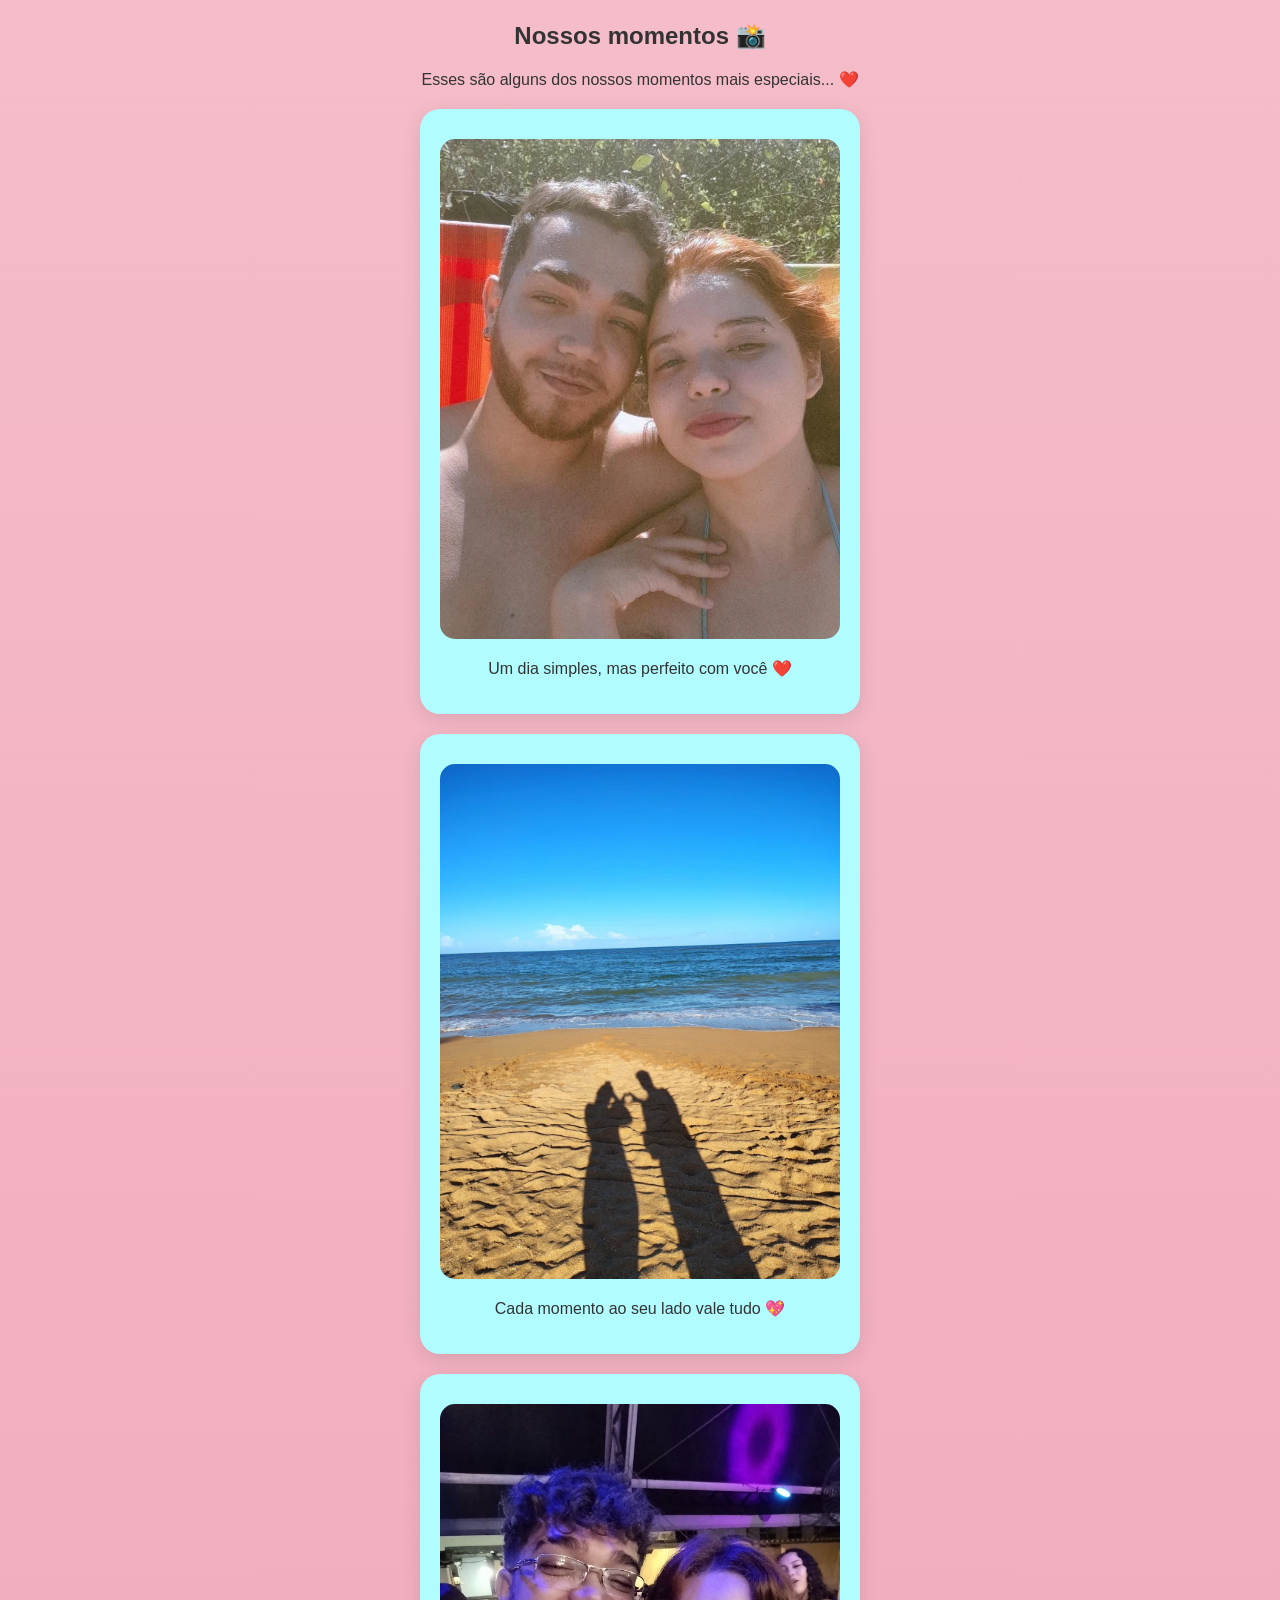
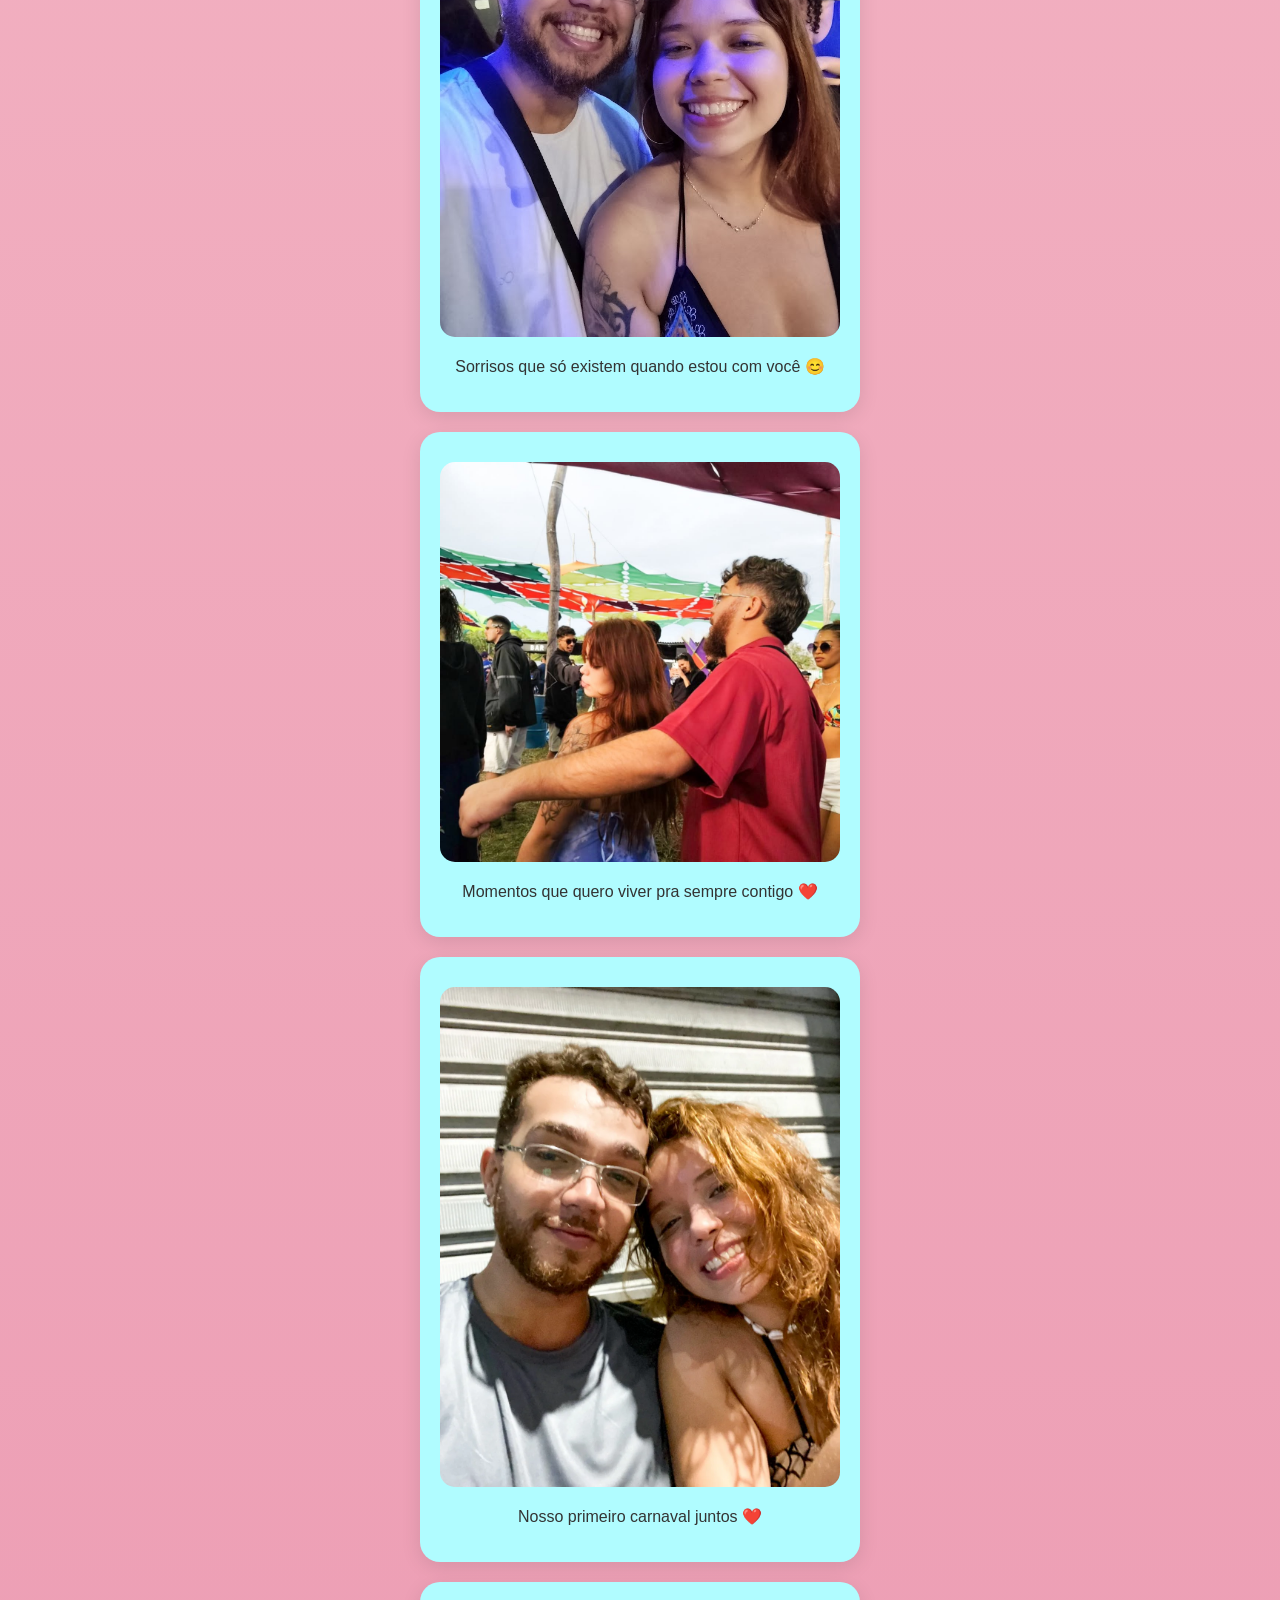
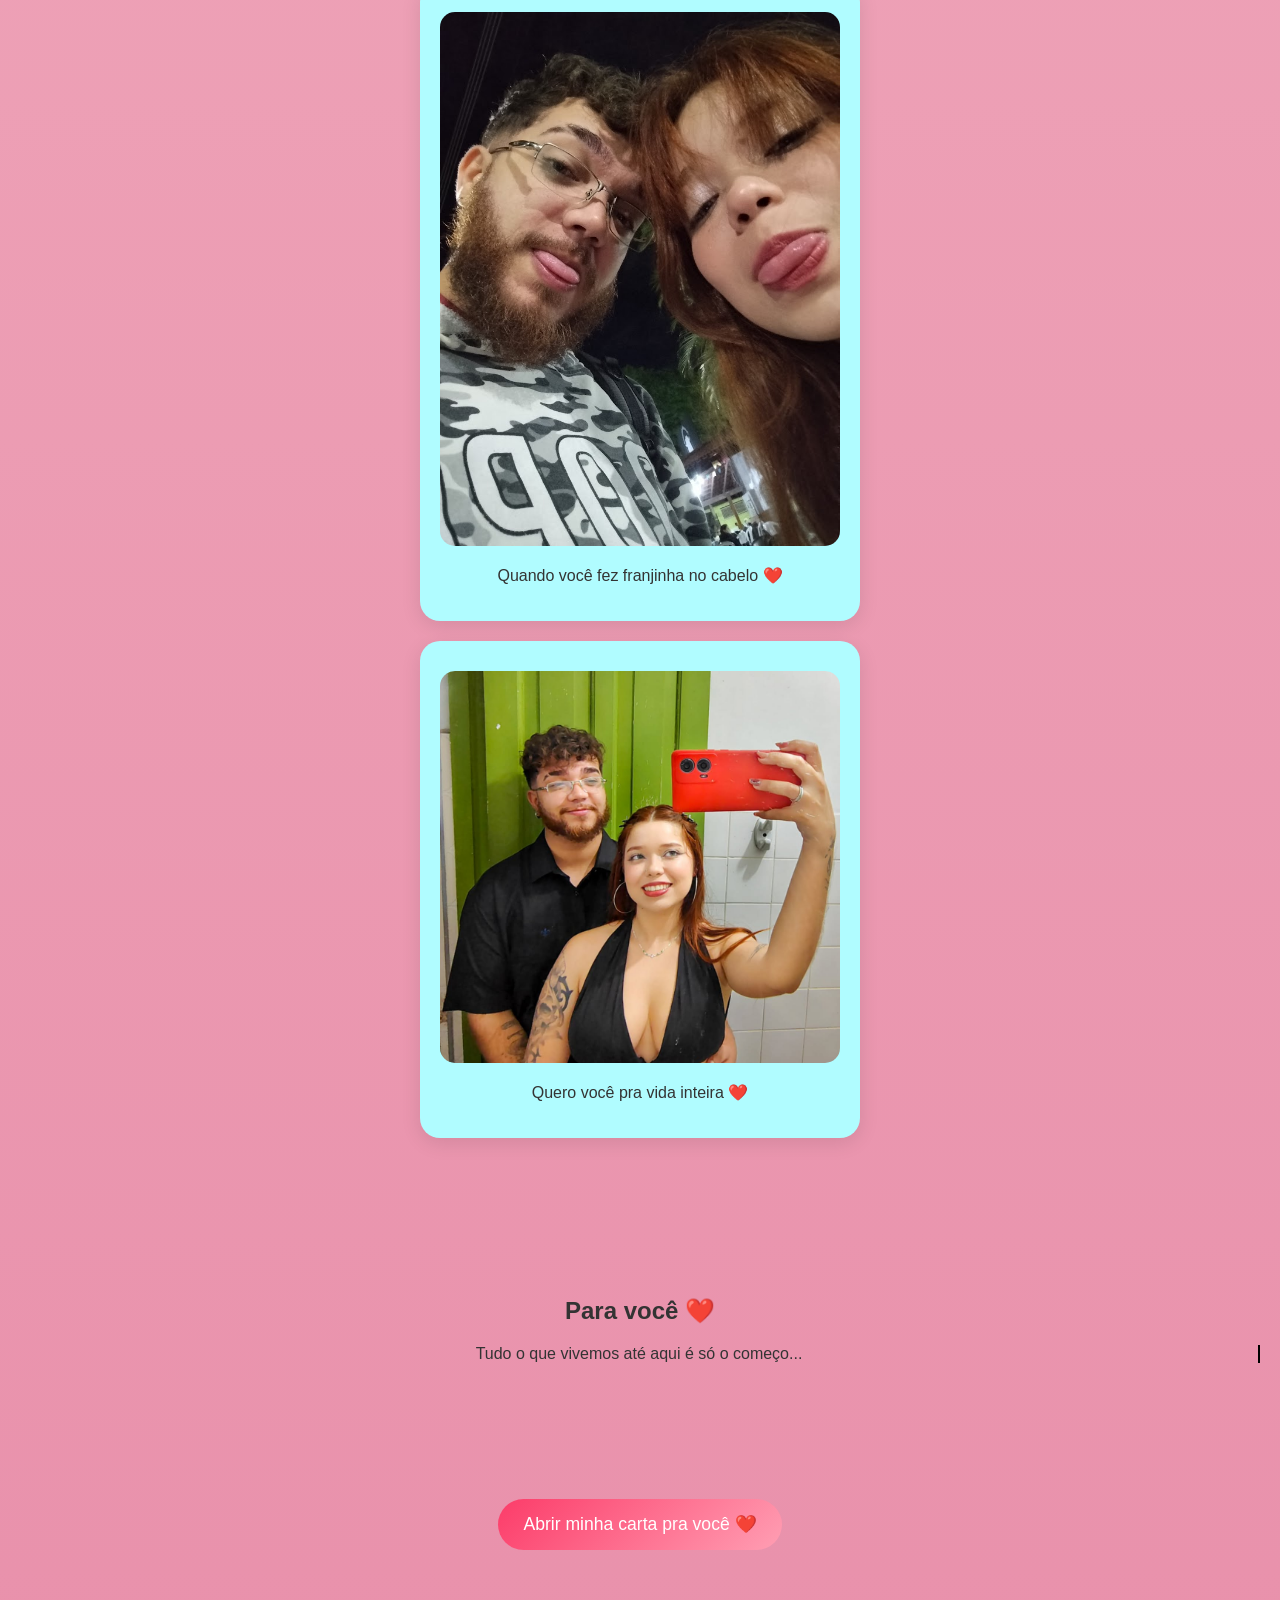
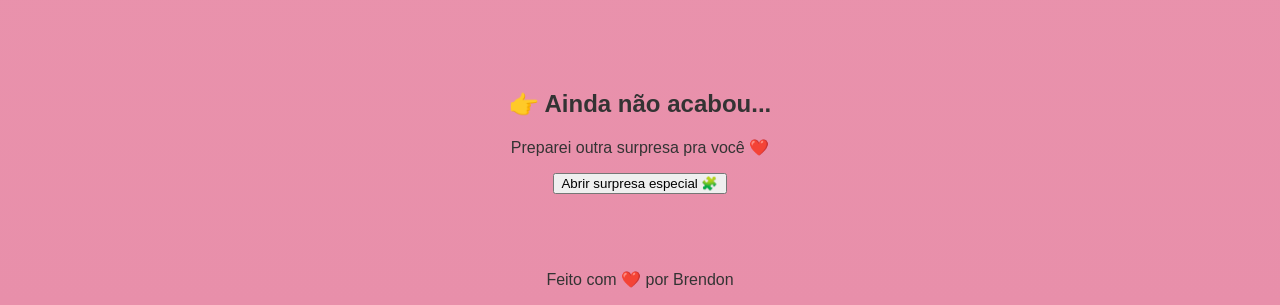
==== commit e37fa481: "Update index.html" ====
--- a/index.html
+++ b/index.html
@@ -123,7 +123,14 @@
 
   </div>
 </section>
-
+  <section class="fade-section">
+  <h2>👉 Ainda não acabou...</h2>
+  <p>Preparei outra surpresa pra você ❤️</p>
+
+  <a href="jogo/">
+    <button class="btn-jogo">Abrir surpresa especial 🧩</button>
+  </a>
+</section>
 <footer>
   <p>Feito com ❤️ por Brendon</p>
 </footer>
--- a/style.css
+++ b/style.css
@@ -4,7 +4,7 @@
 
 body {
   margin: 0;
-  font-family: Cavolini, sans-serif;
+  font-family: Calibri, sans-serif;
   background: linear-gradient(180deg, oklab(88.133% 0.05306 0.00461), #e88faa);
   color: #333;
   text-align: center;
@@ -182,7 +182,7 @@
   font-size: 1.1rem;
 }
 .carta-box p {
-  font-family: 'Cavolini', cursive !important;
+  font-family: 'Caveat', cursive !important;
   font-size: 1.8rem;
   line-height: 1.8;
 }
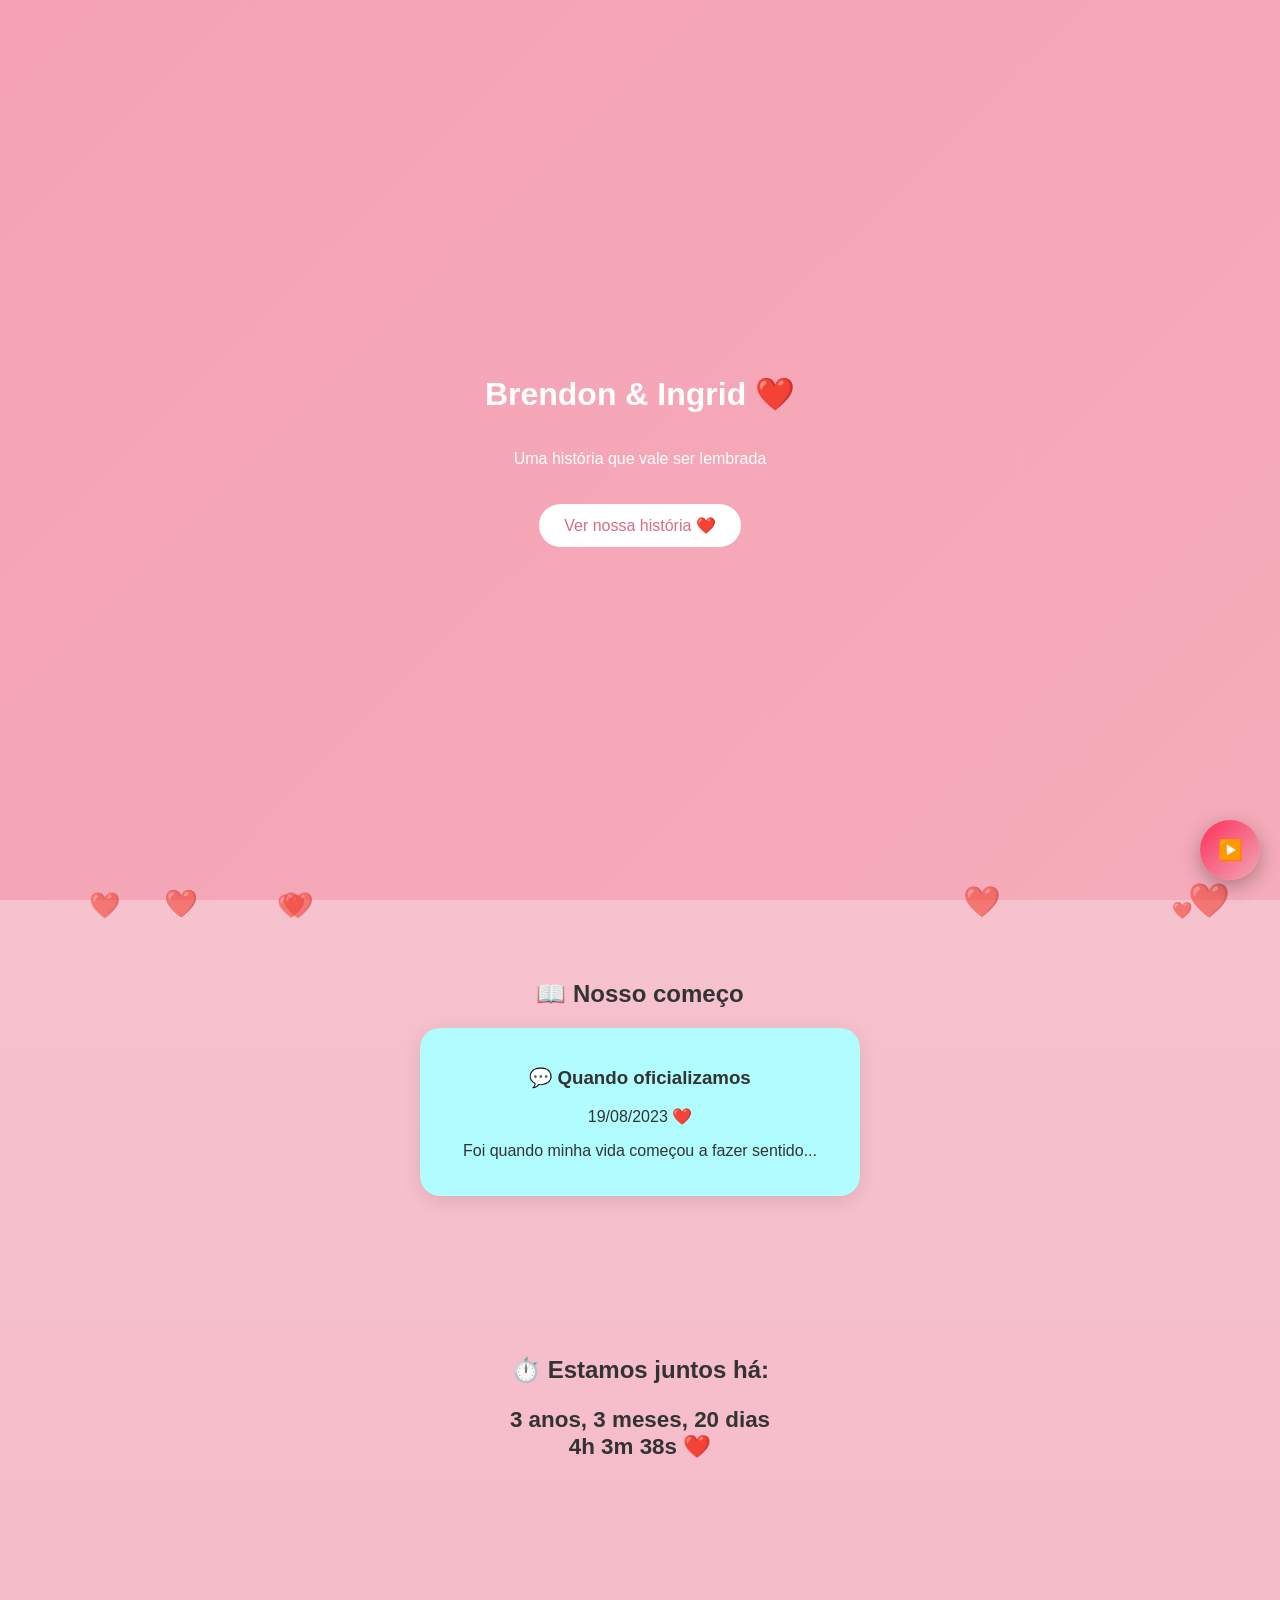
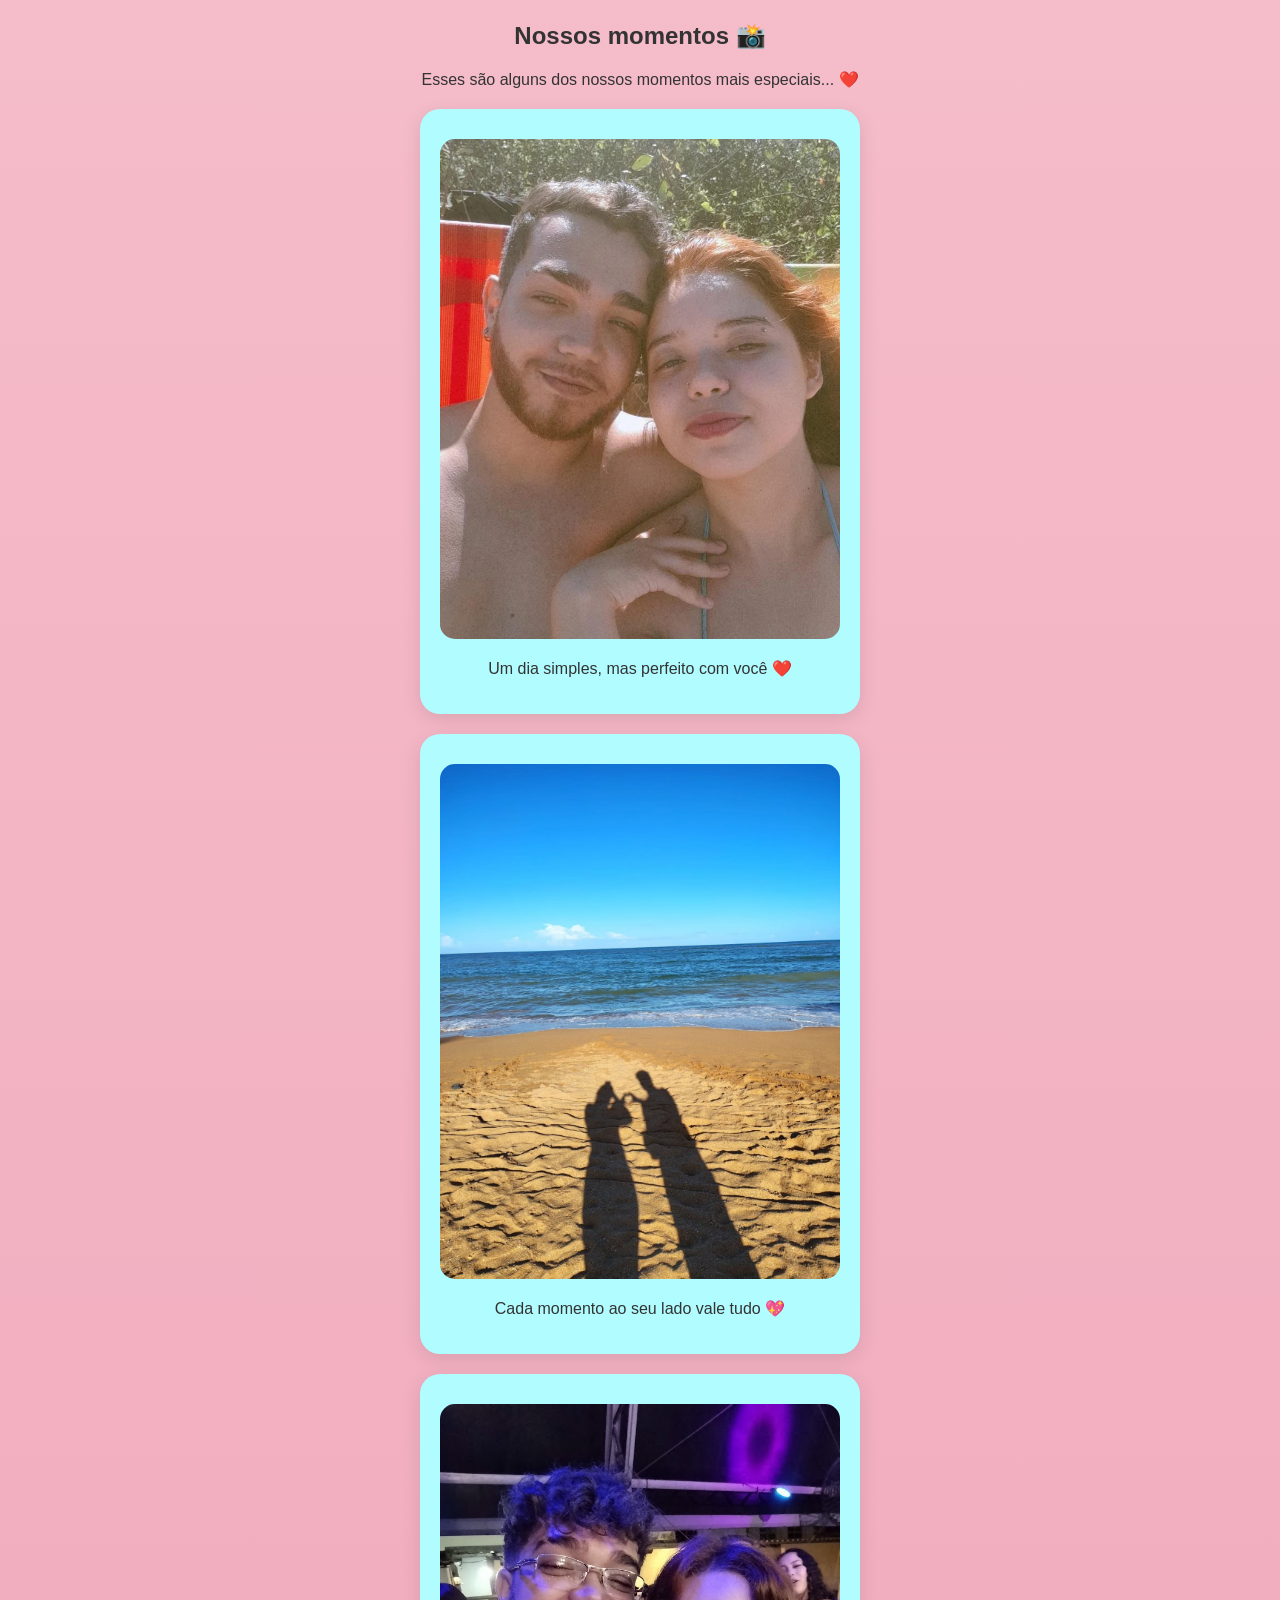
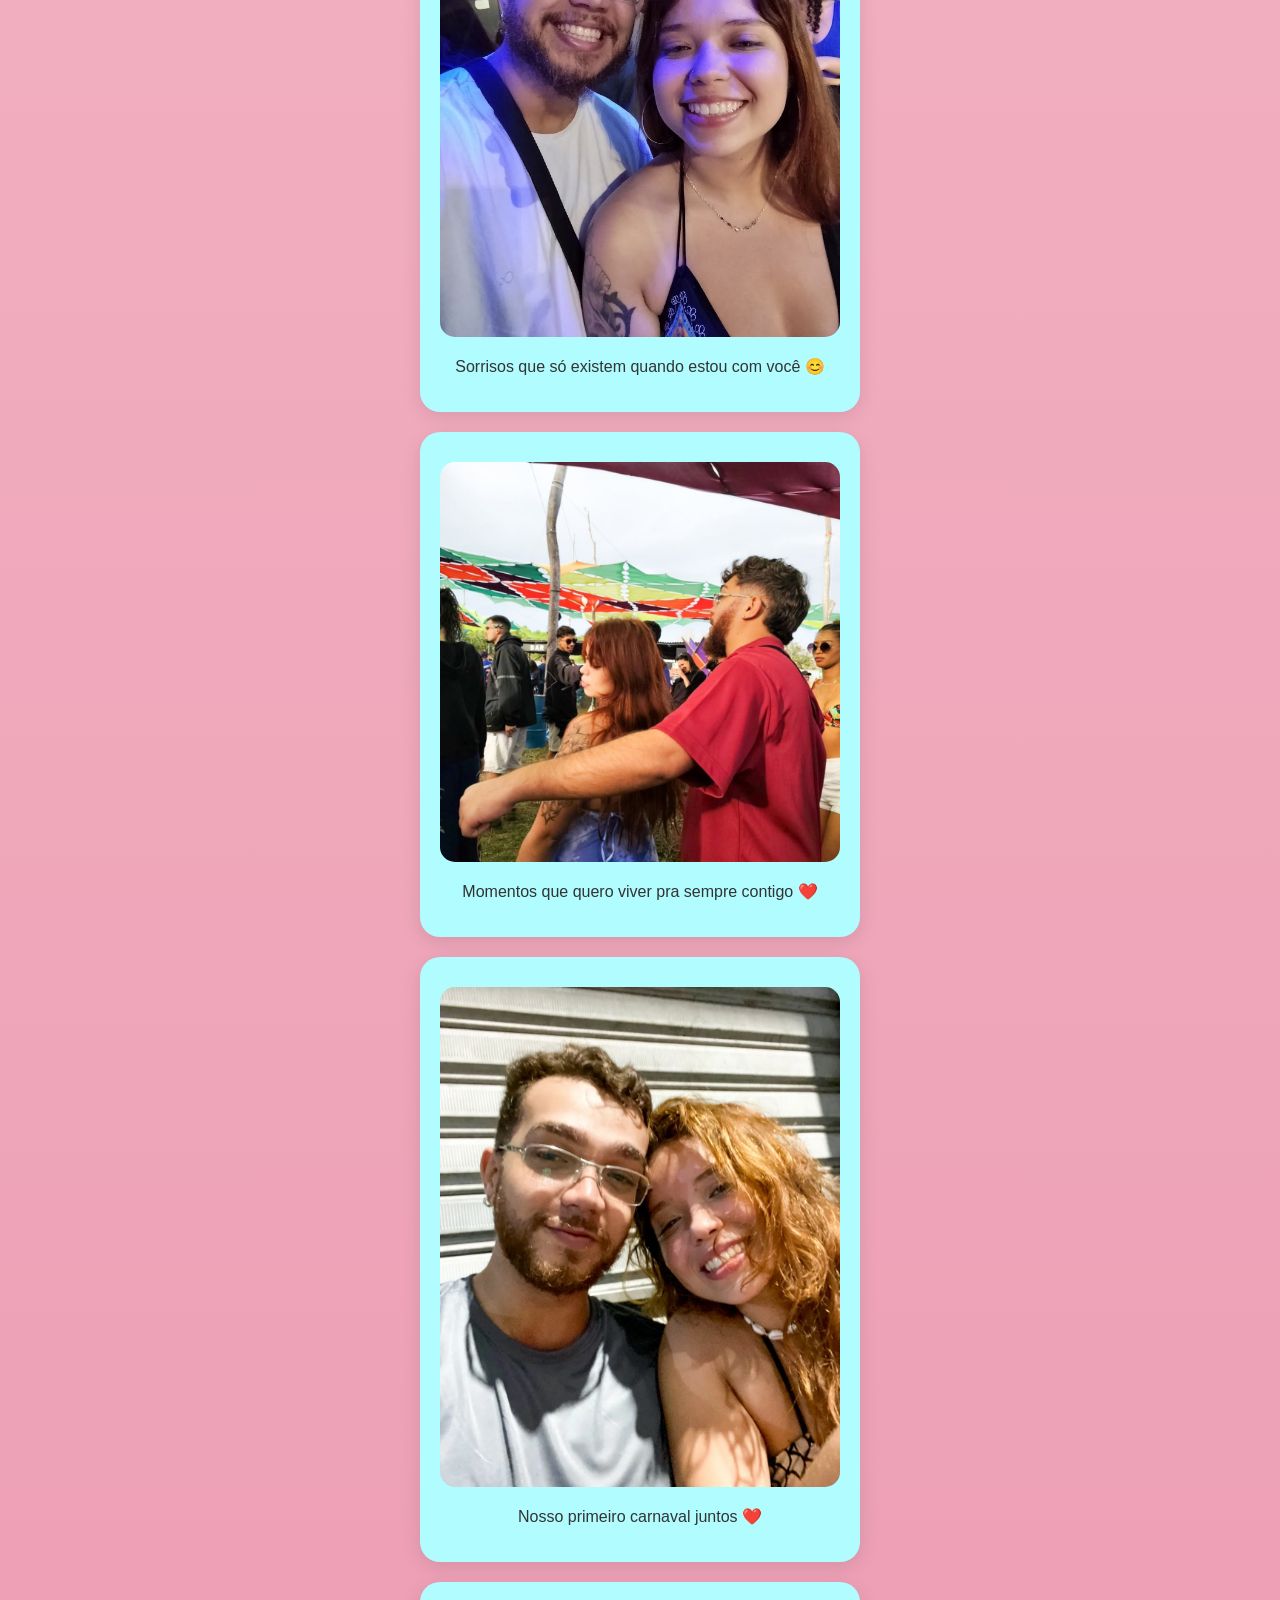
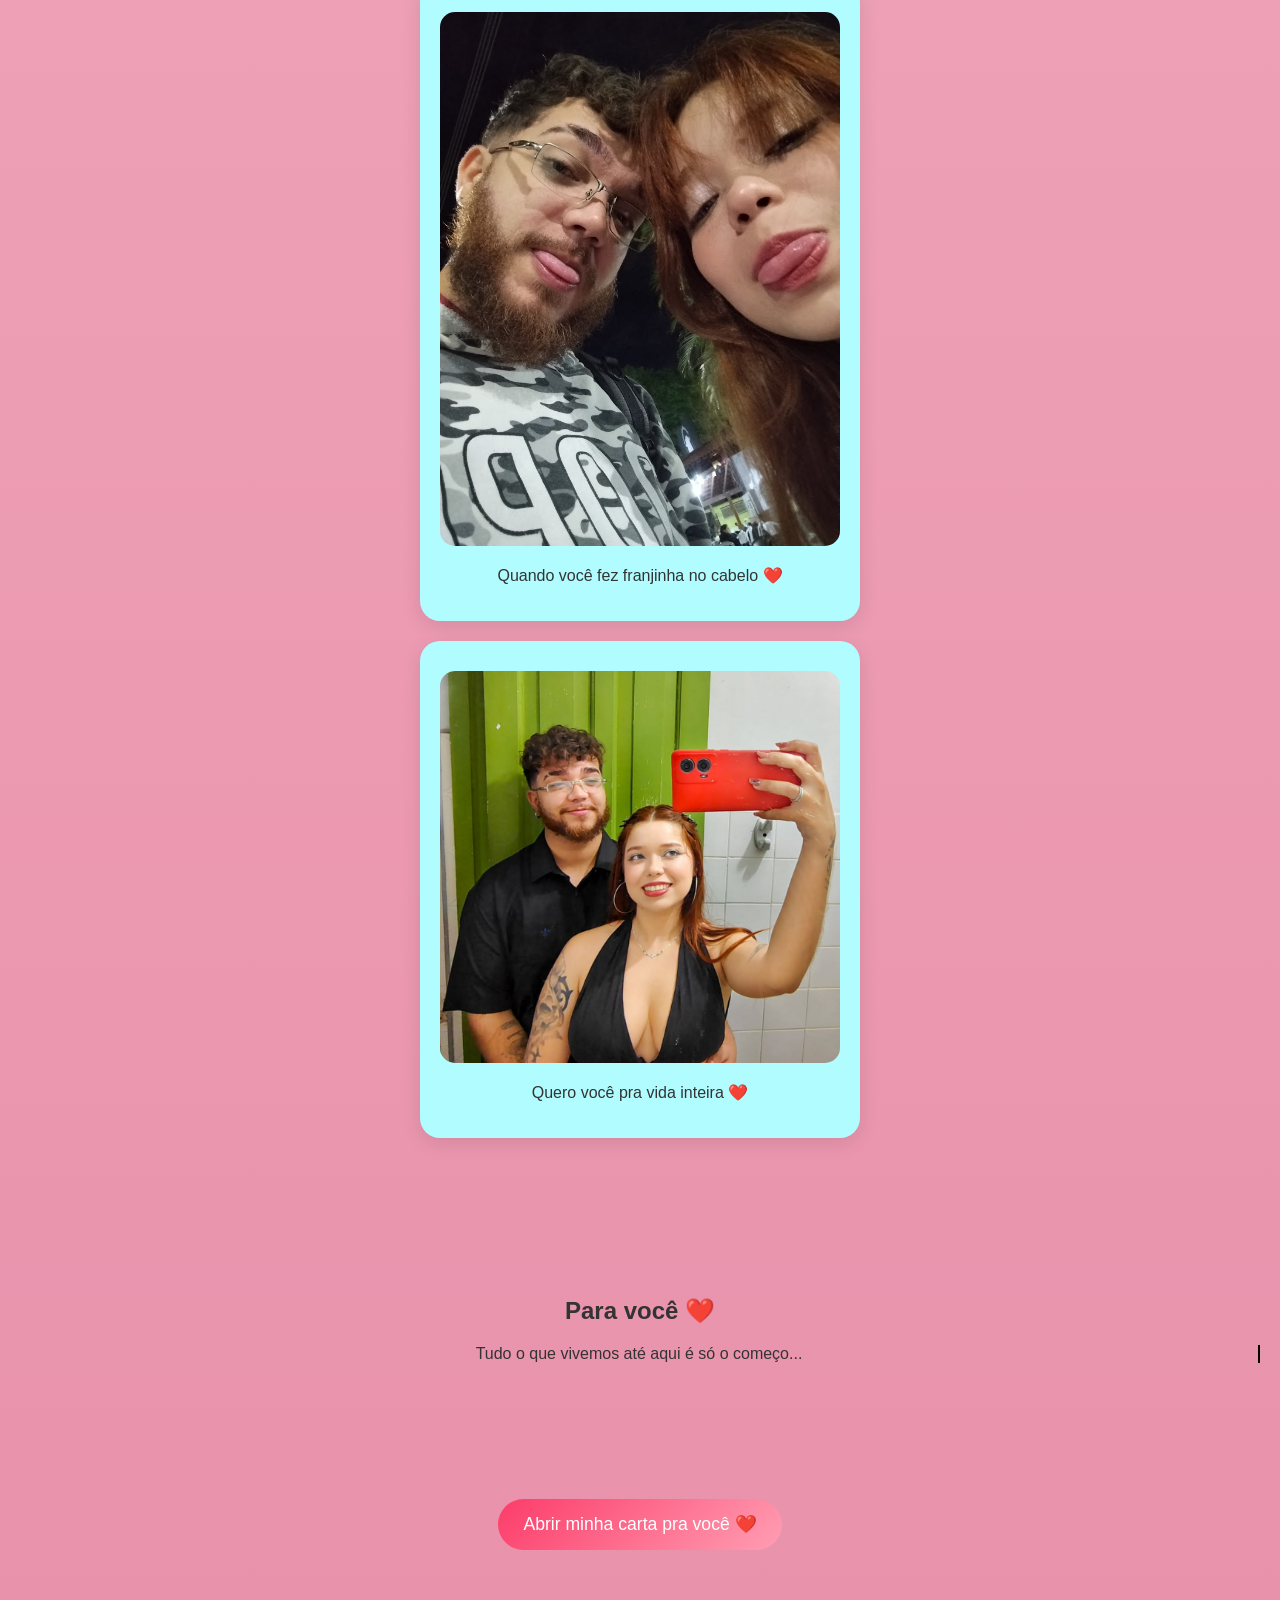
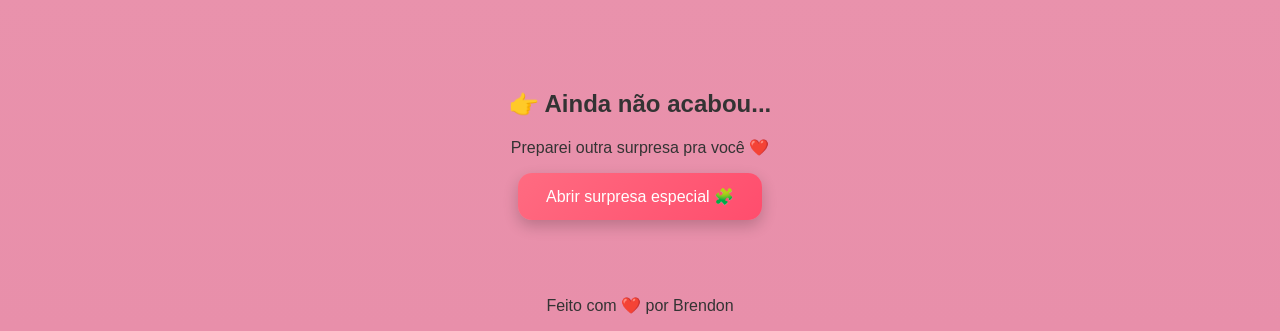
==== commit 2dc60443: "Update index.html" ====
--- a/index.html
+++ b/index.html
@@ -127,7 +127,7 @@
   <h2>👉 Ainda não acabou...</h2>
   <p>Preparei outra surpresa pra você ❤️</p>
 
-  <a href="jogo/">
+  <a href="Jogo/">
     <button class="btn-jogo">Abrir surpresa especial 🧩</button>
   </a>
 </section>
--- a/style.css
+++ b/style.css
@@ -190,3 +190,27 @@
 .hidden {
   display: none;
 }
+.btn-jogo {
+    padding: 14px 28px;
+    font-size: 16px;
+
+    border: none;
+    border-radius: 14px;
+
+    background: linear-gradient(135deg, #ff6b81, #ff4d6d);
+    color: white;
+
+    cursor: pointer;
+
+    box-shadow: 0 6px 15px rgba(0,0,0,0.2);
+
+    transition: all 0.25s ease;
+}
+
+.btn-jogo:hover {
+    transform: scale(1.05);
+}
+
+.btn-jogo:active {
+    transform: scale(0.95);
+}
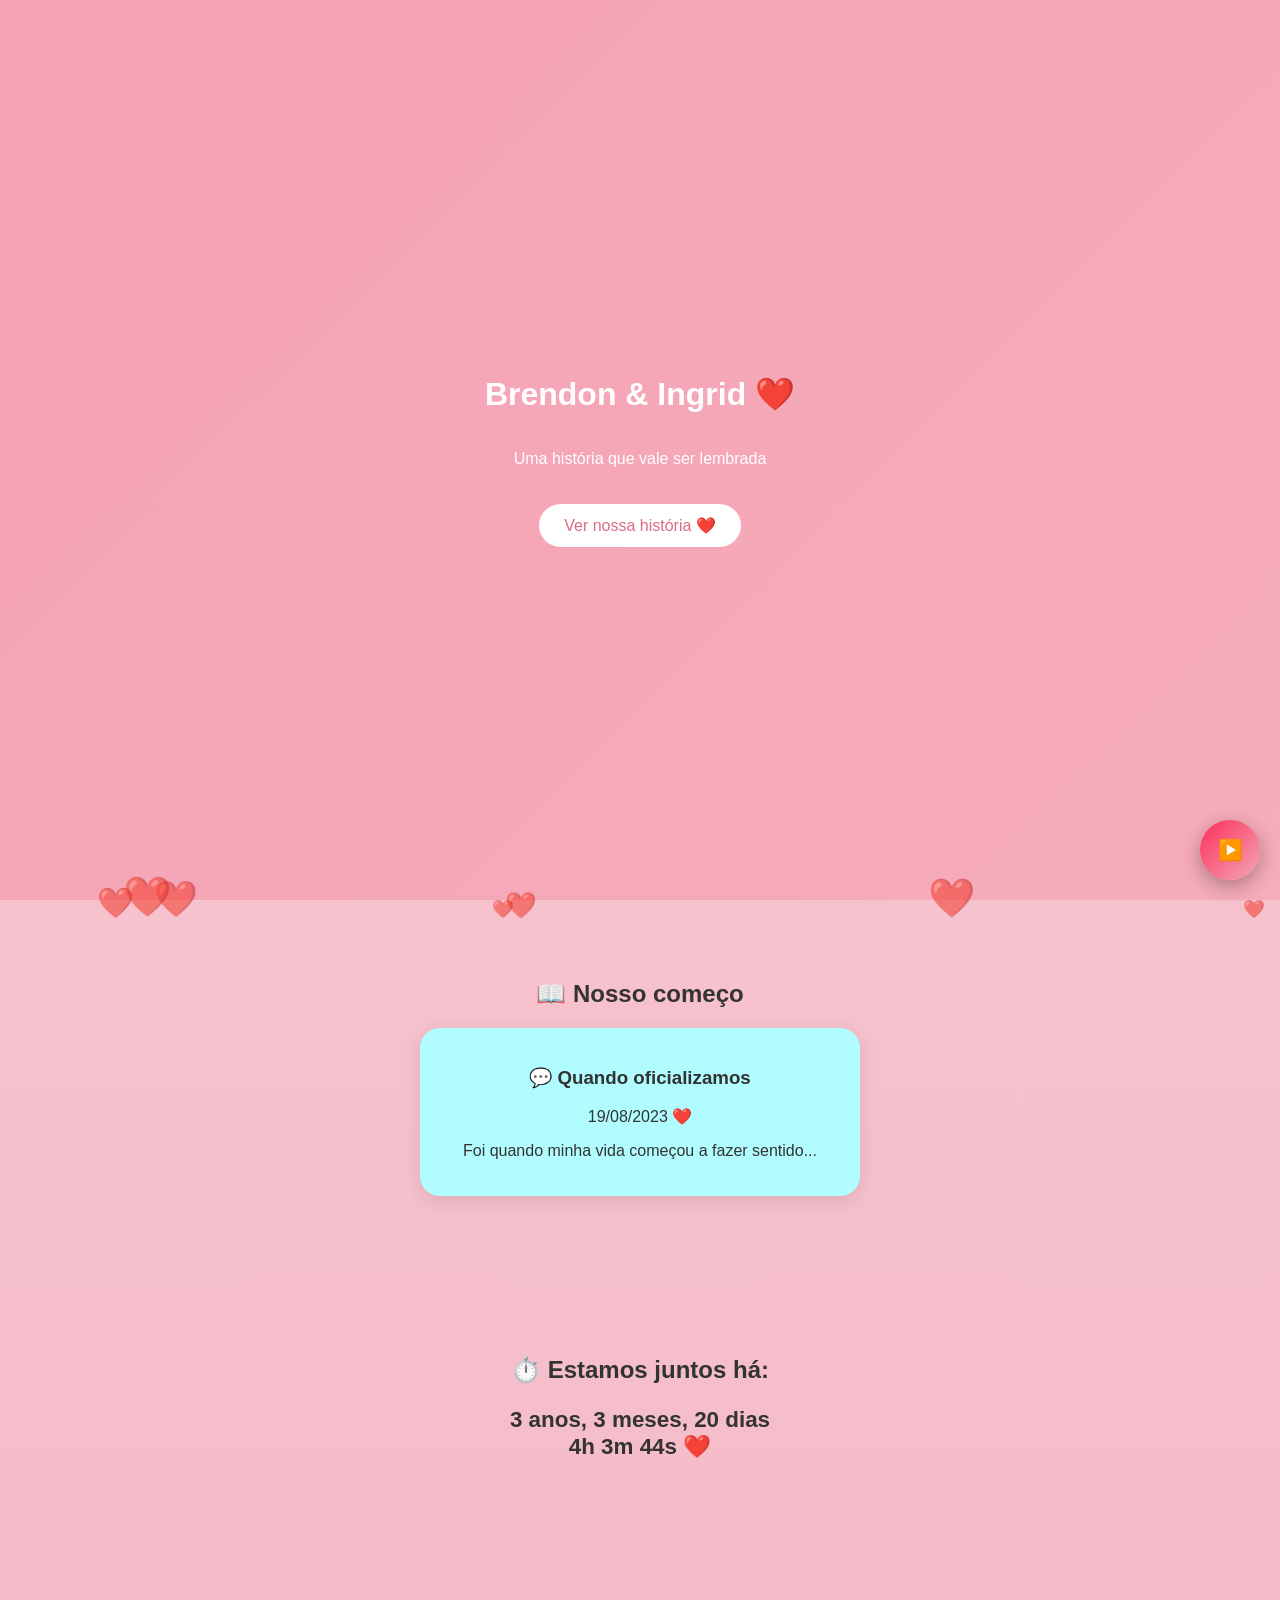
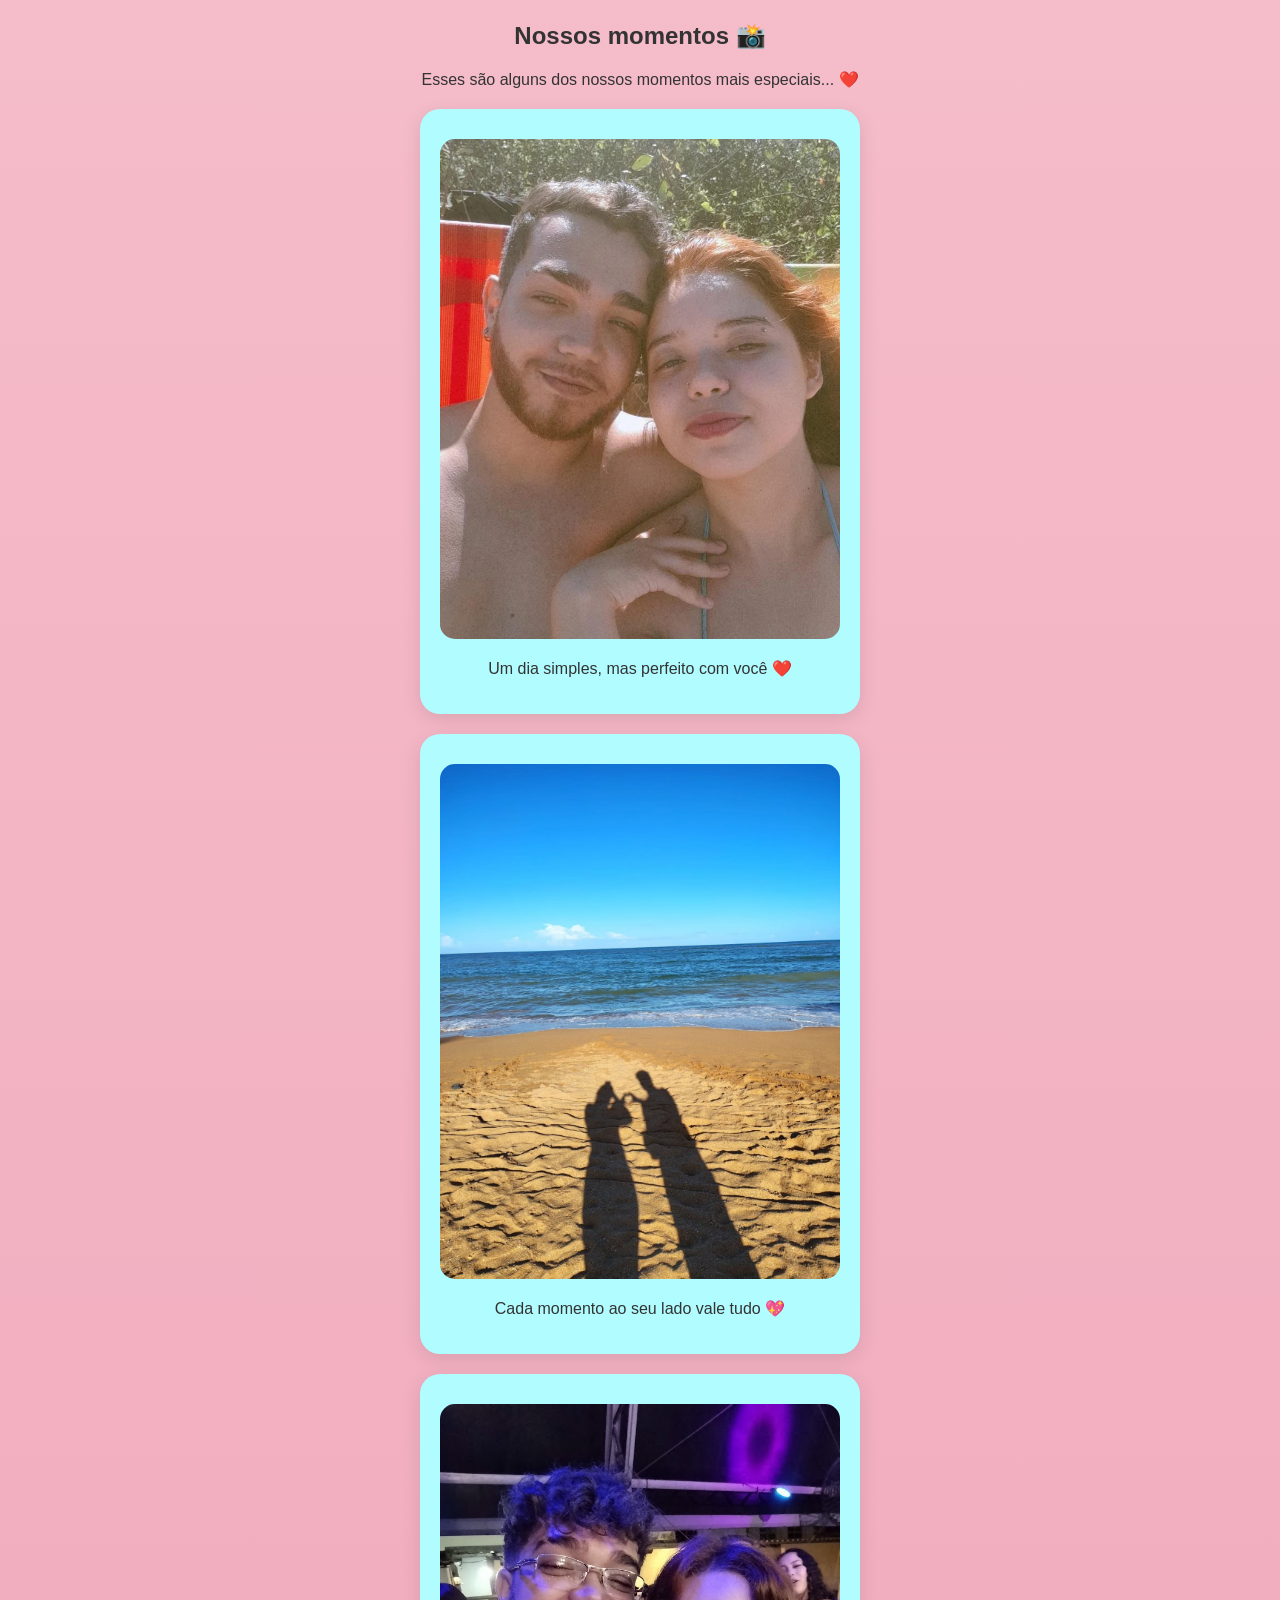
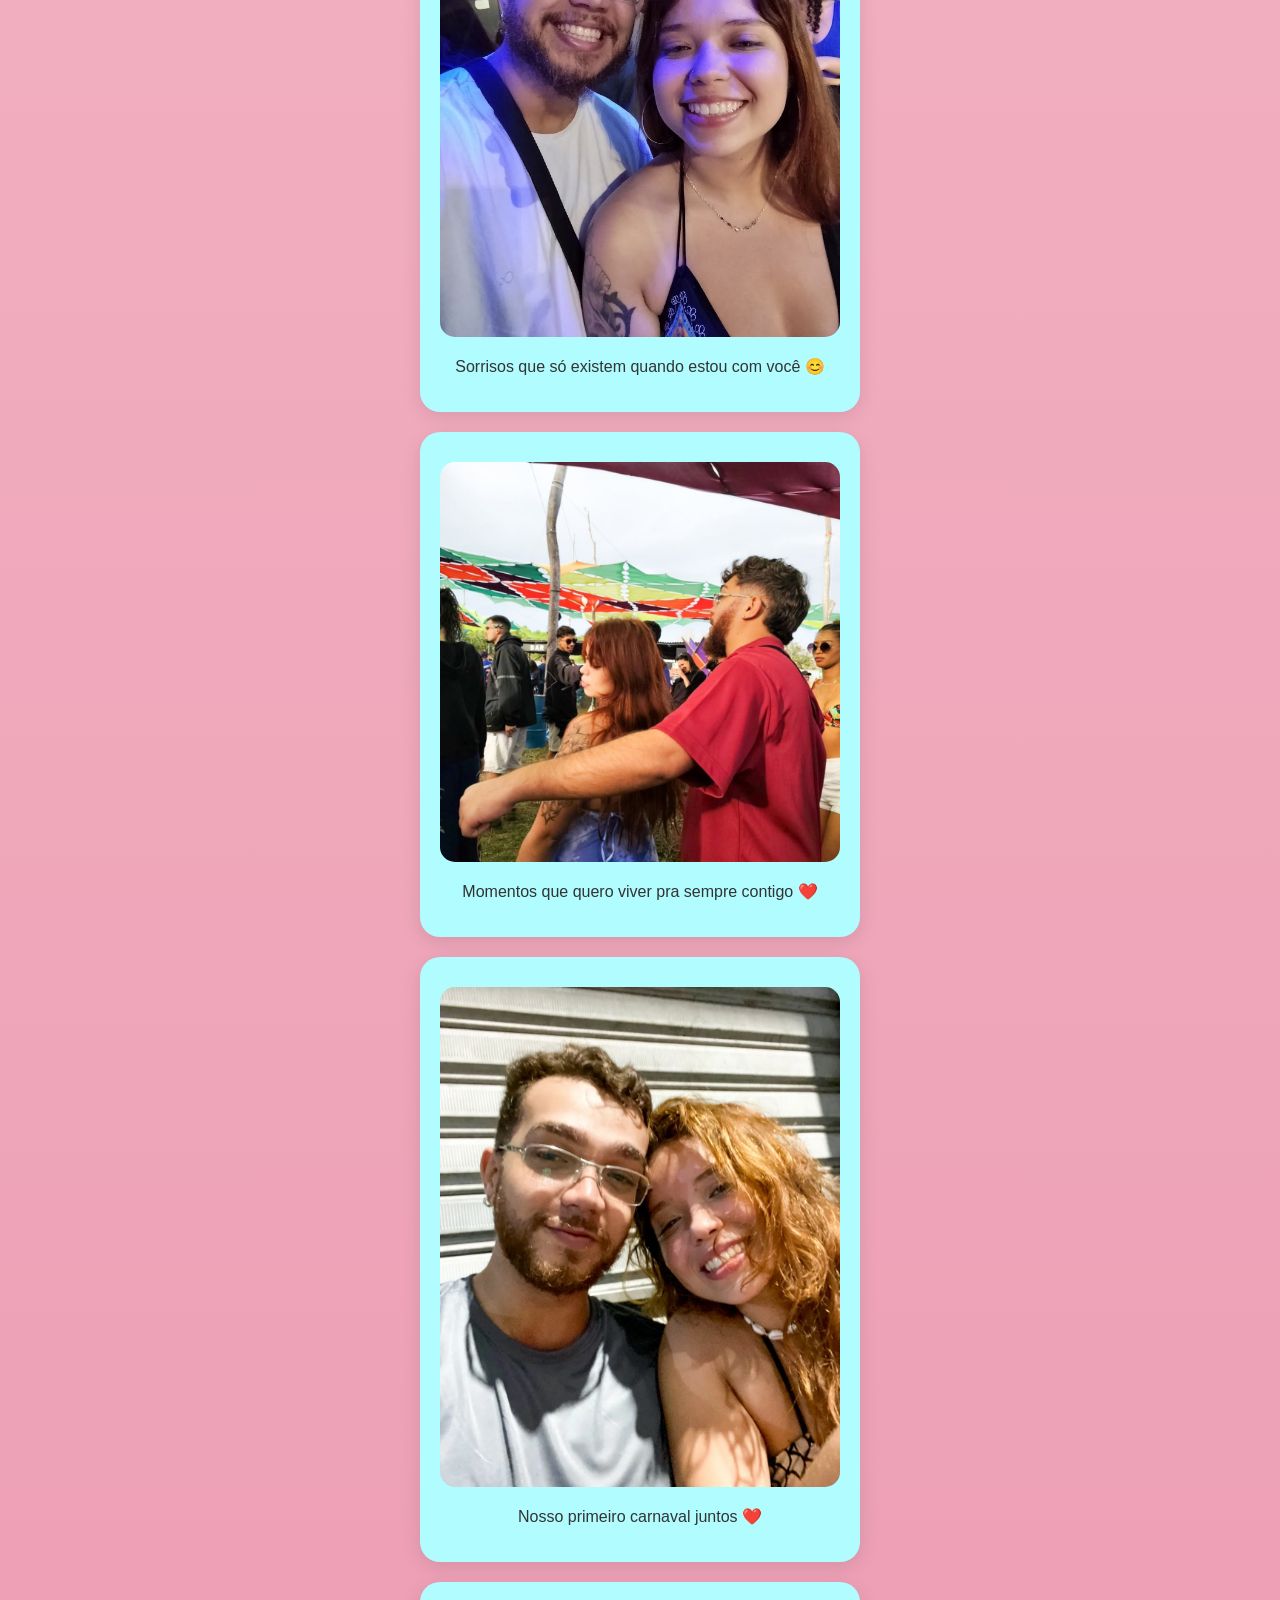
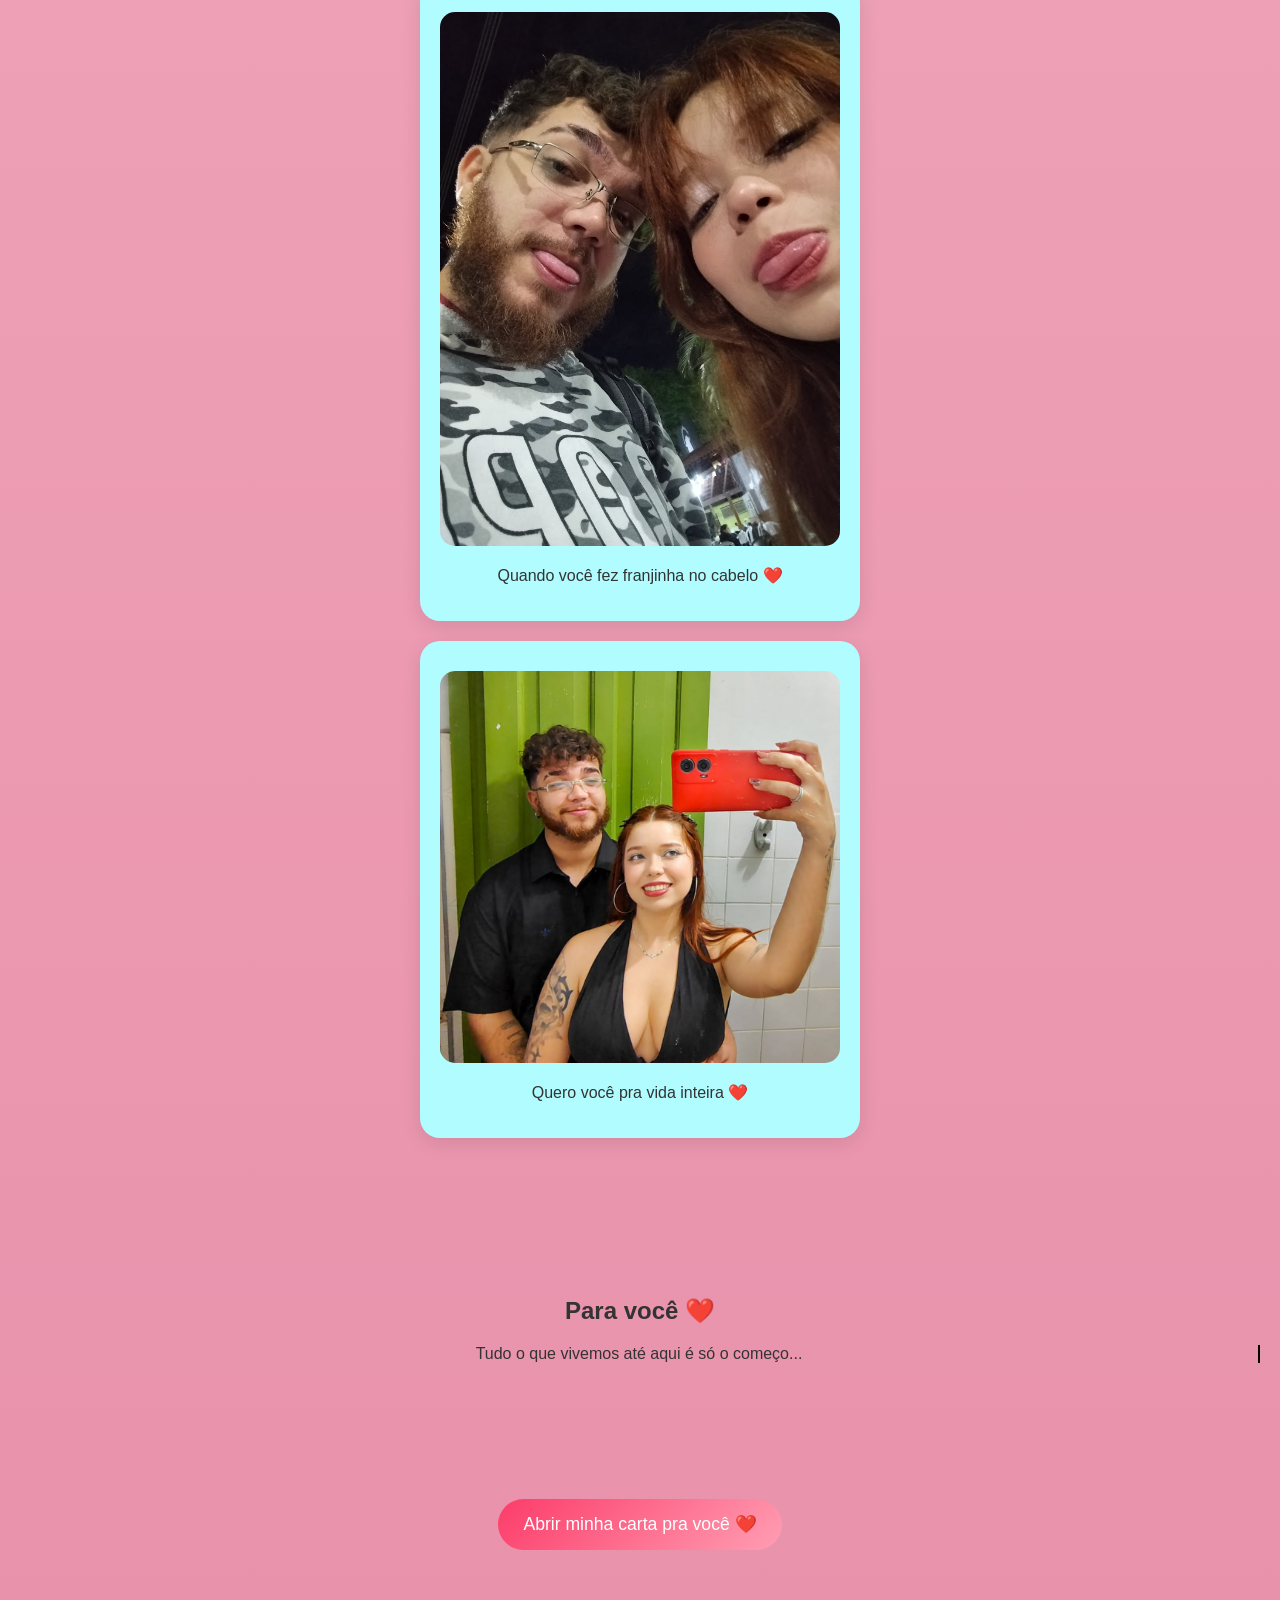
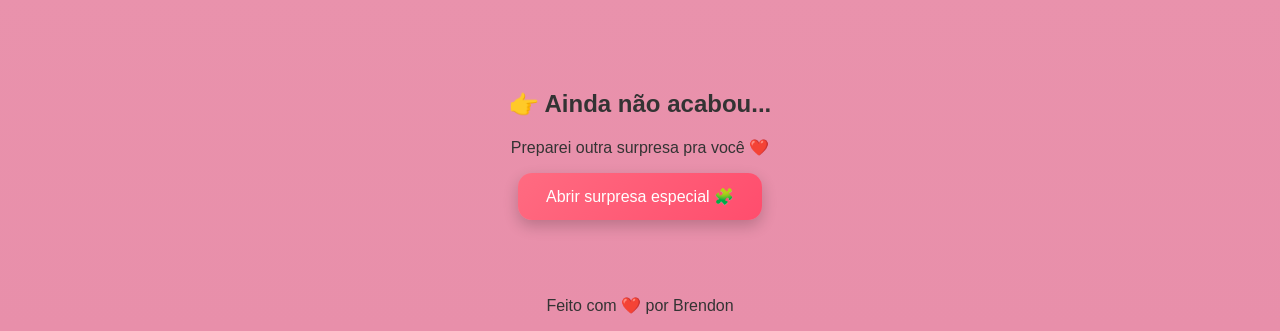
==== commit 1941b5f8: "Update index.html" ====
--- a/index.html
+++ b/index.html
@@ -127,9 +127,9 @@
   <h2>👉 Ainda não acabou...</h2>
   <p>Preparei outra surpresa pra você ❤️</p>
 
-  <a href="Jogo/">
-    <button class="btn-jogo">Abrir surpresa especial 🧩</button>
-  </a>
+  <a href="jogo/" target="_blank">
+  <button class="btn-jogo">Abrir surpresa especial 🧩</button>
+</a>
 </section>
 <footer>
   <p>Feito com ❤️ por Brendon</p>
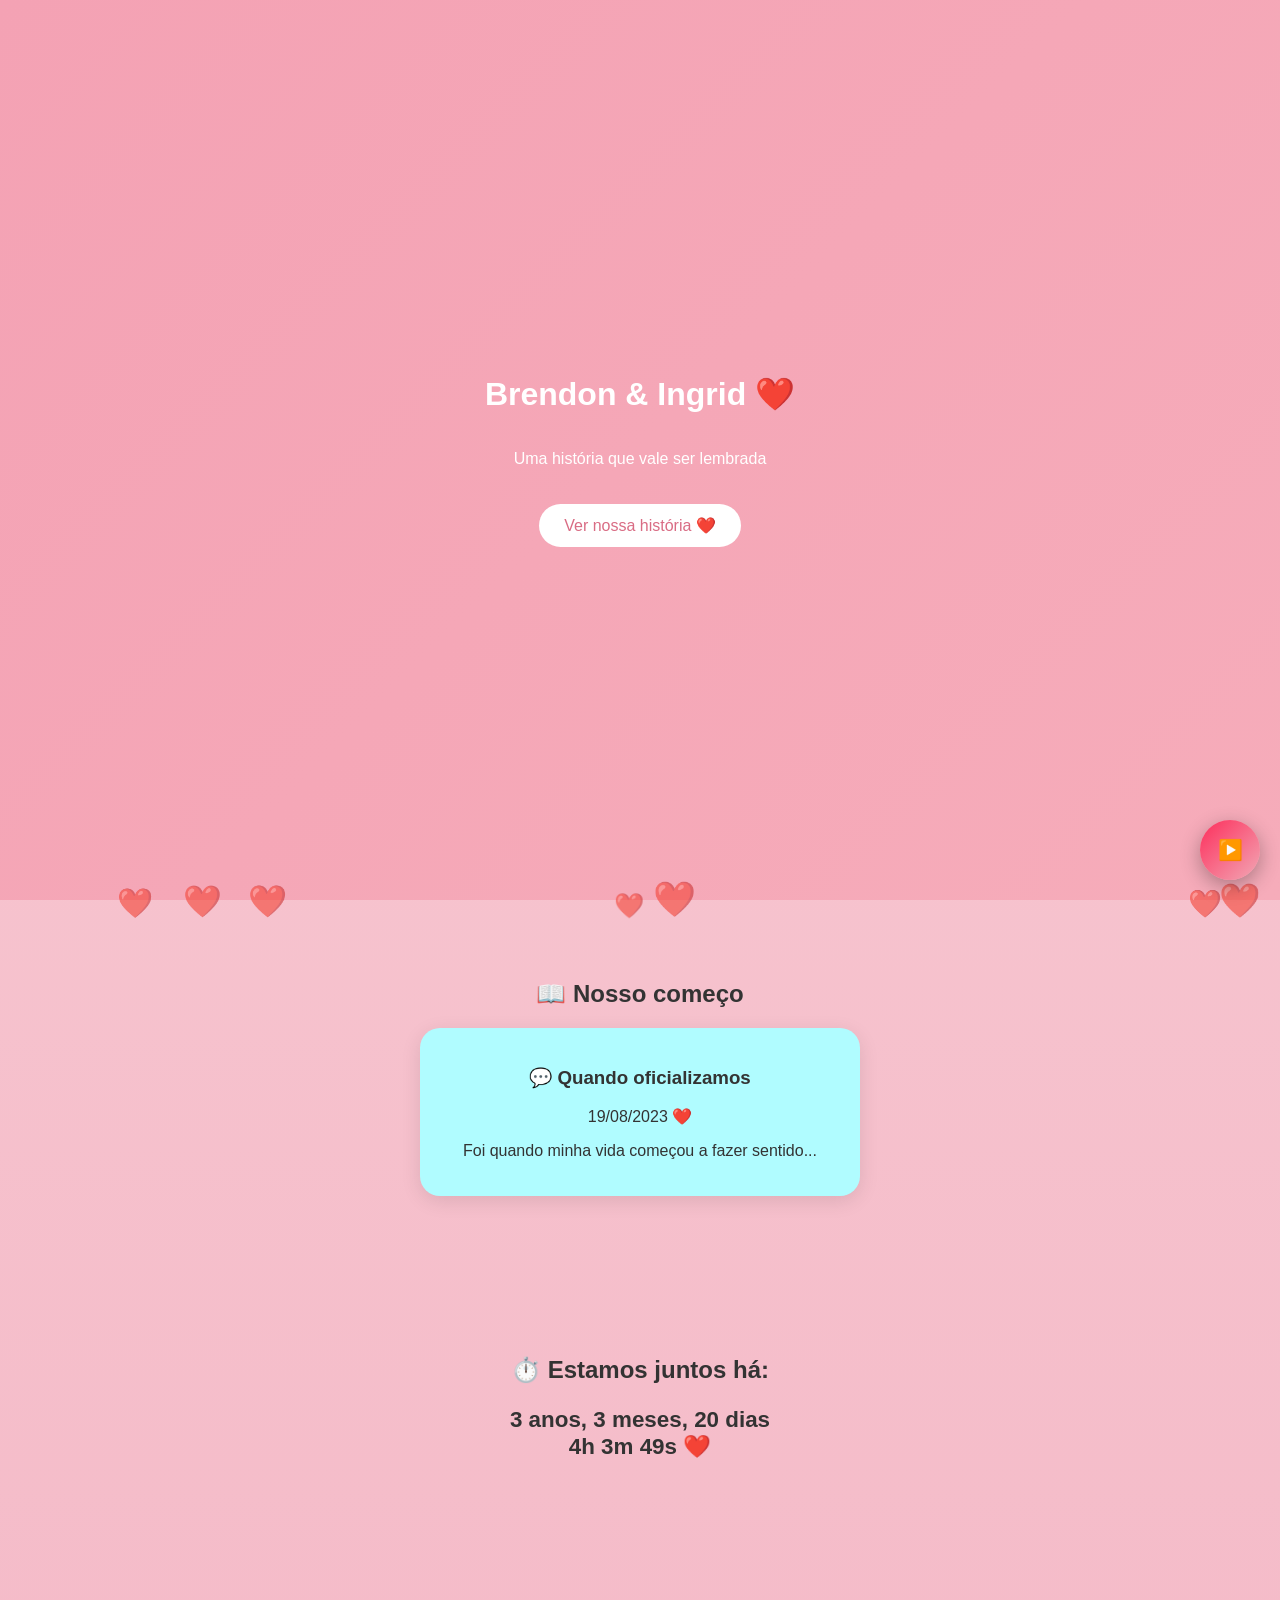
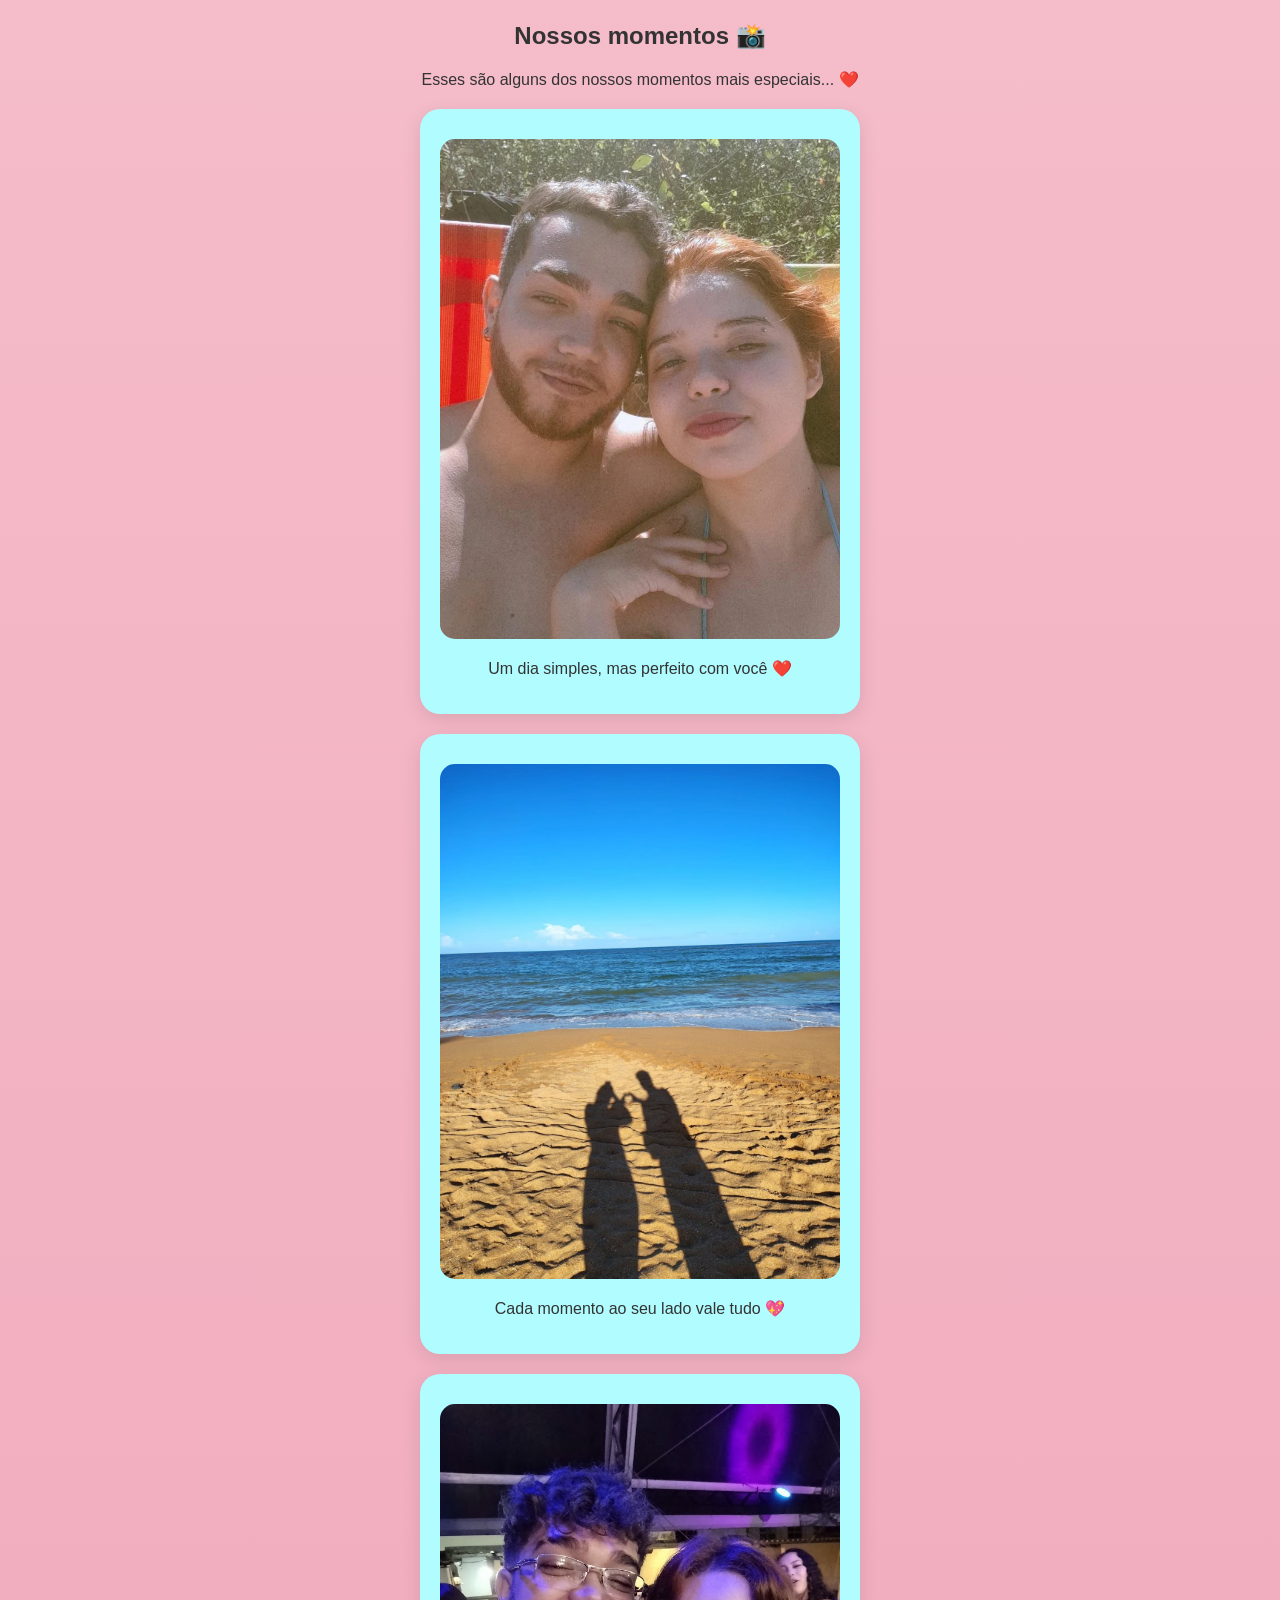
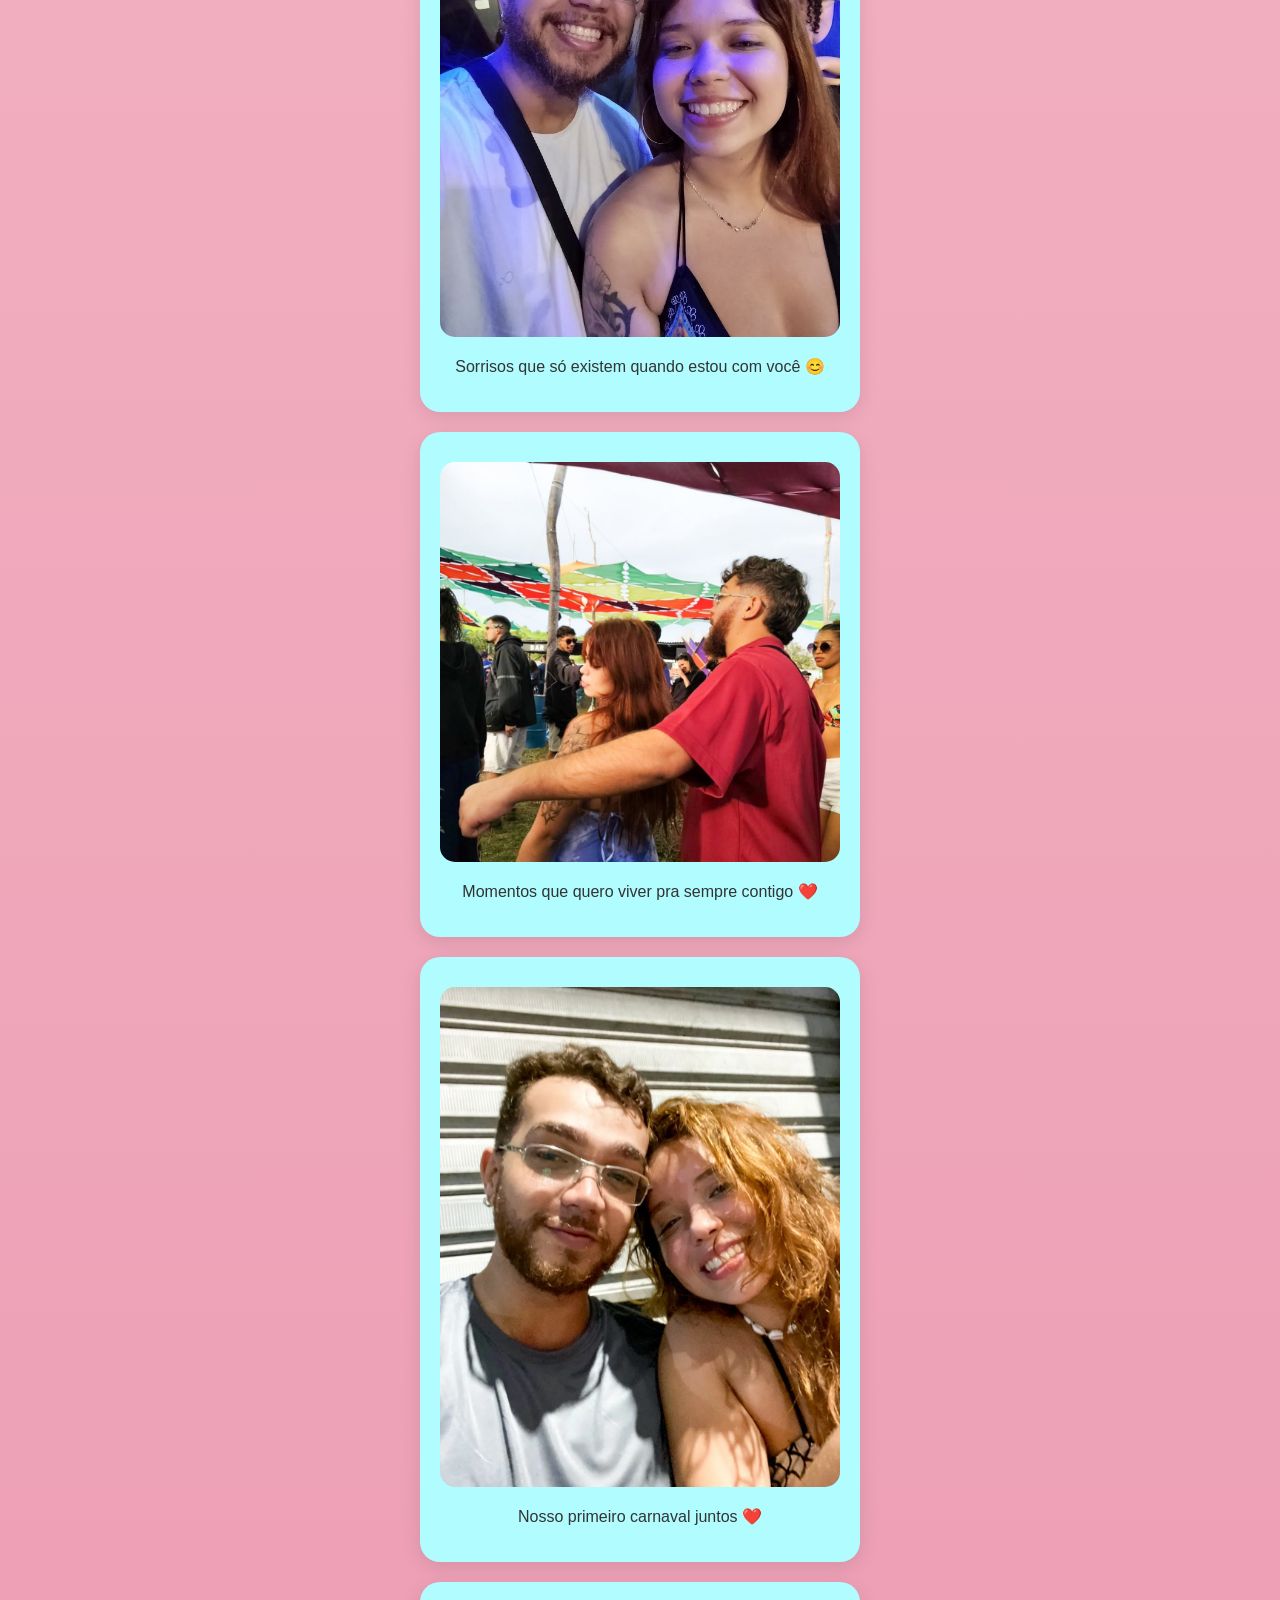
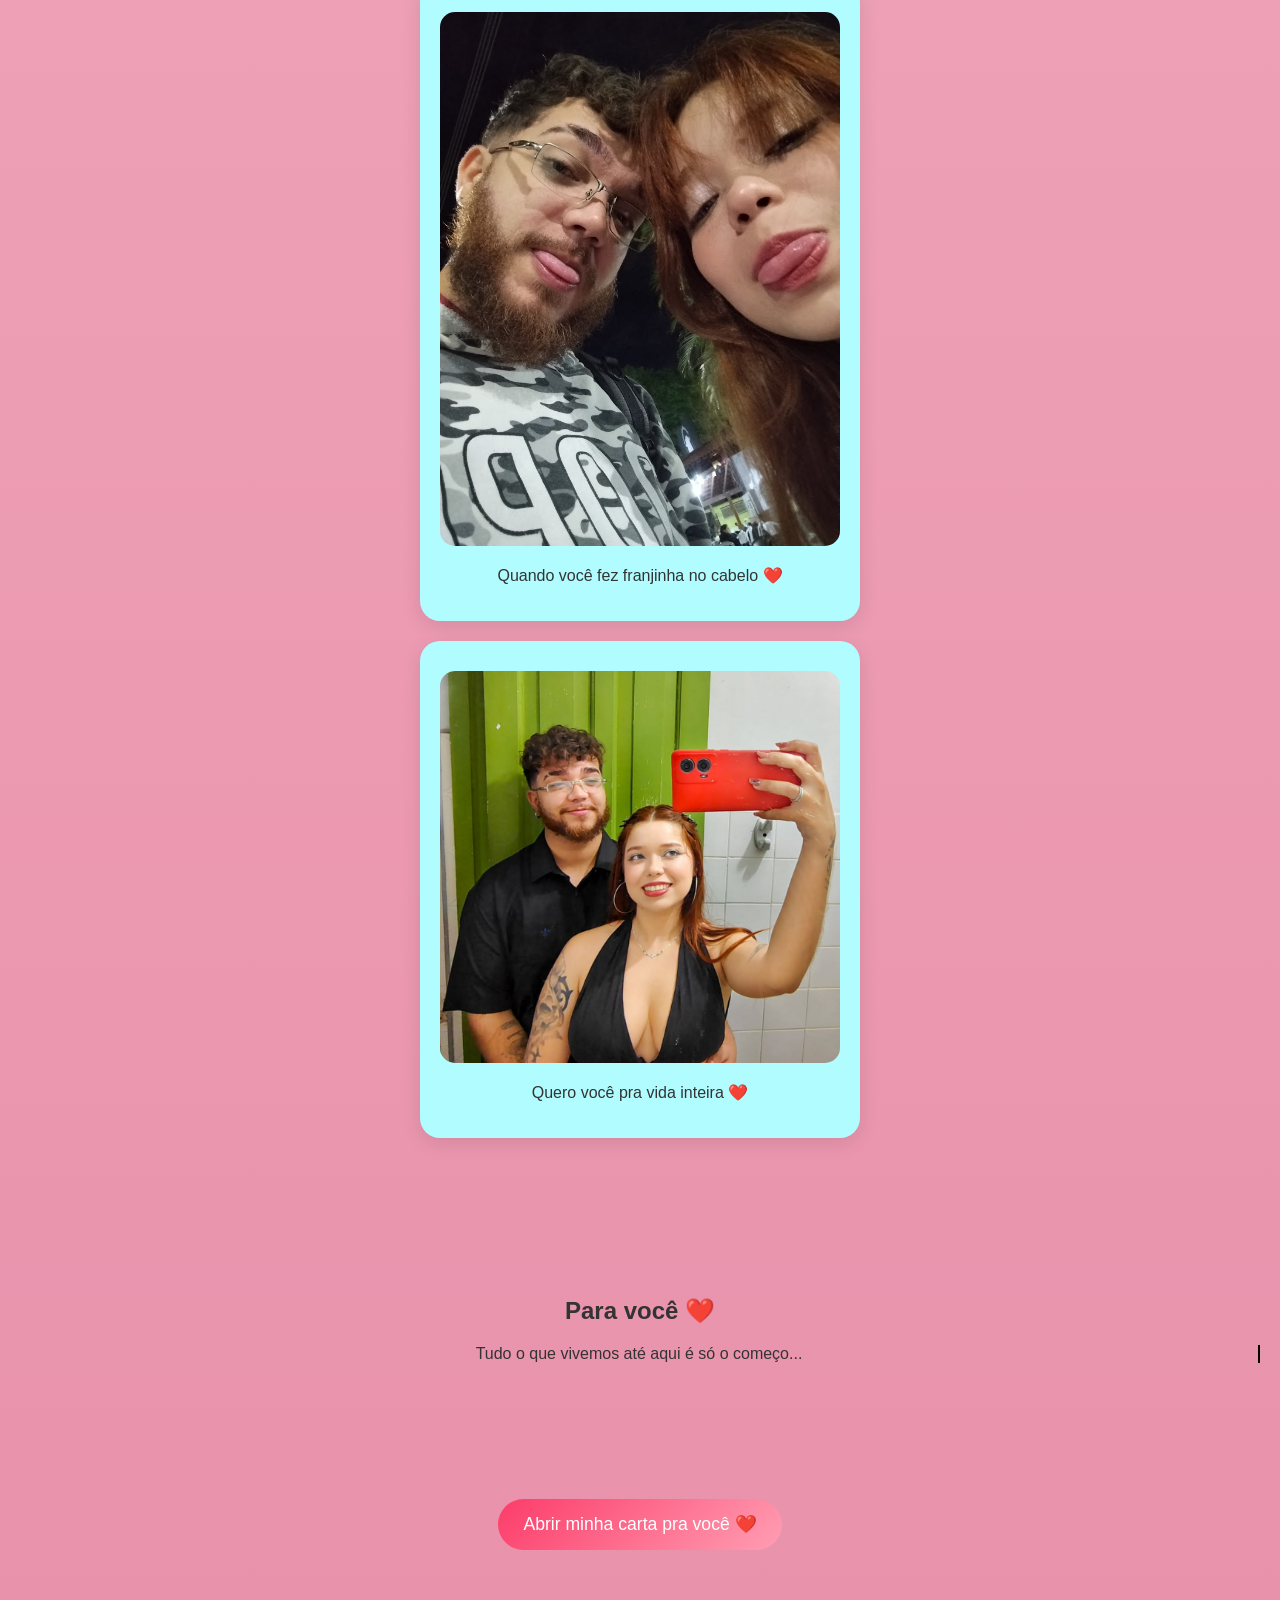
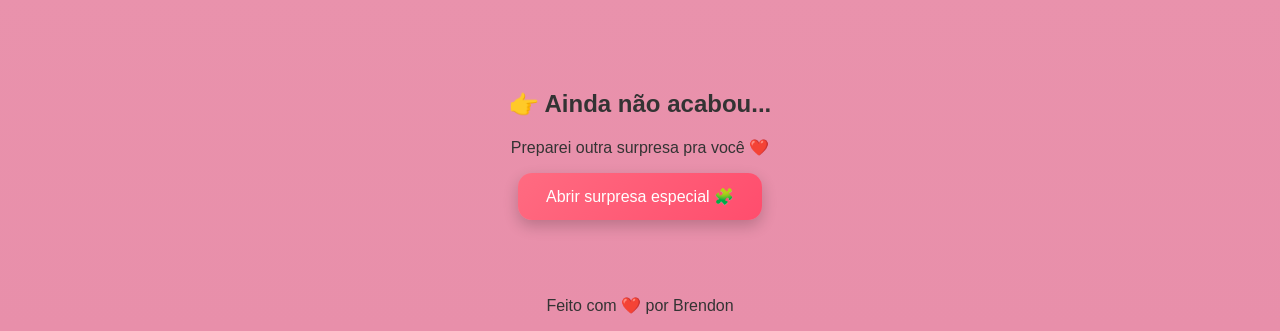
==== commit b984a58f: "Update index.html" ====
--- a/index.html
+++ b/index.html
@@ -127,7 +127,7 @@
   <h2>👉 Ainda não acabou...</h2>
   <p>Preparei outra surpresa pra você ❤️</p>
 
-  <a href="jogo/" target="_blank">
+  <a href="jogo/index.html" target="_blank">
   <button class="btn-jogo">Abrir surpresa especial 🧩</button>
 </a>
 </section>
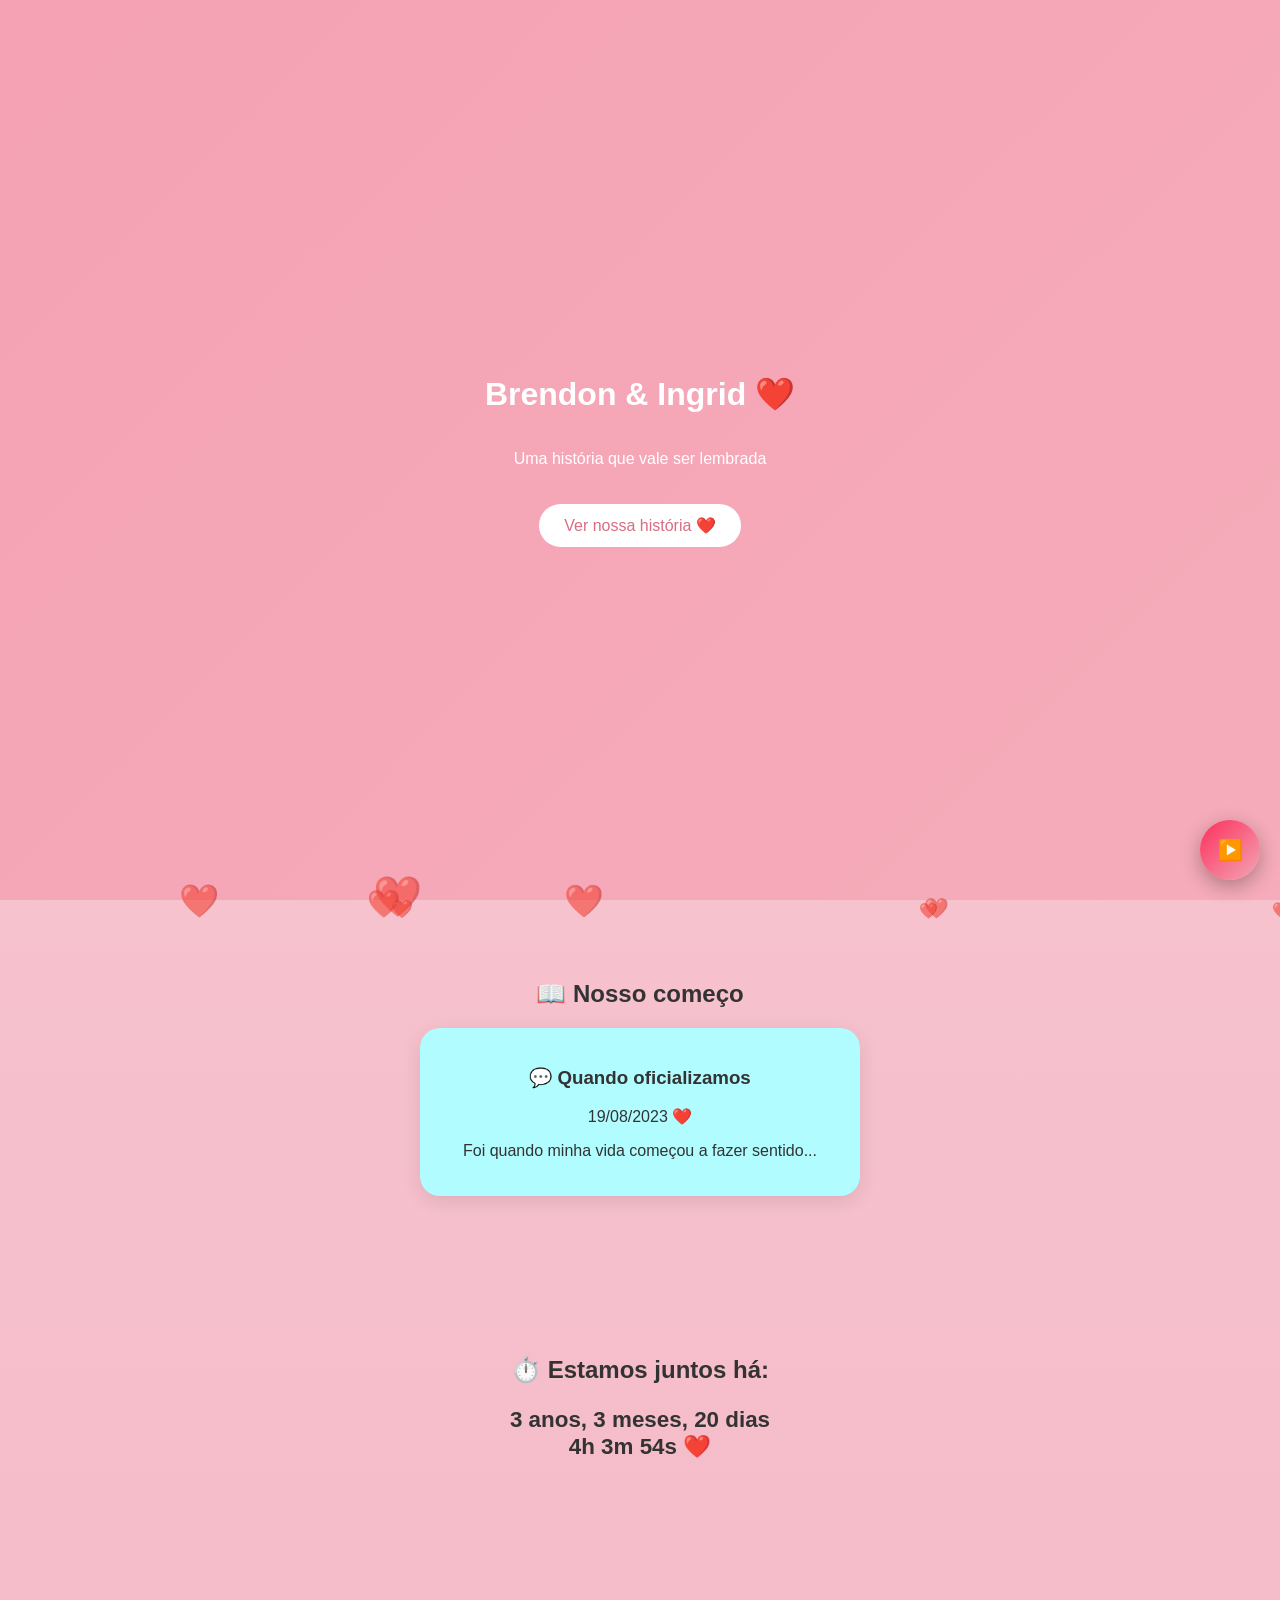
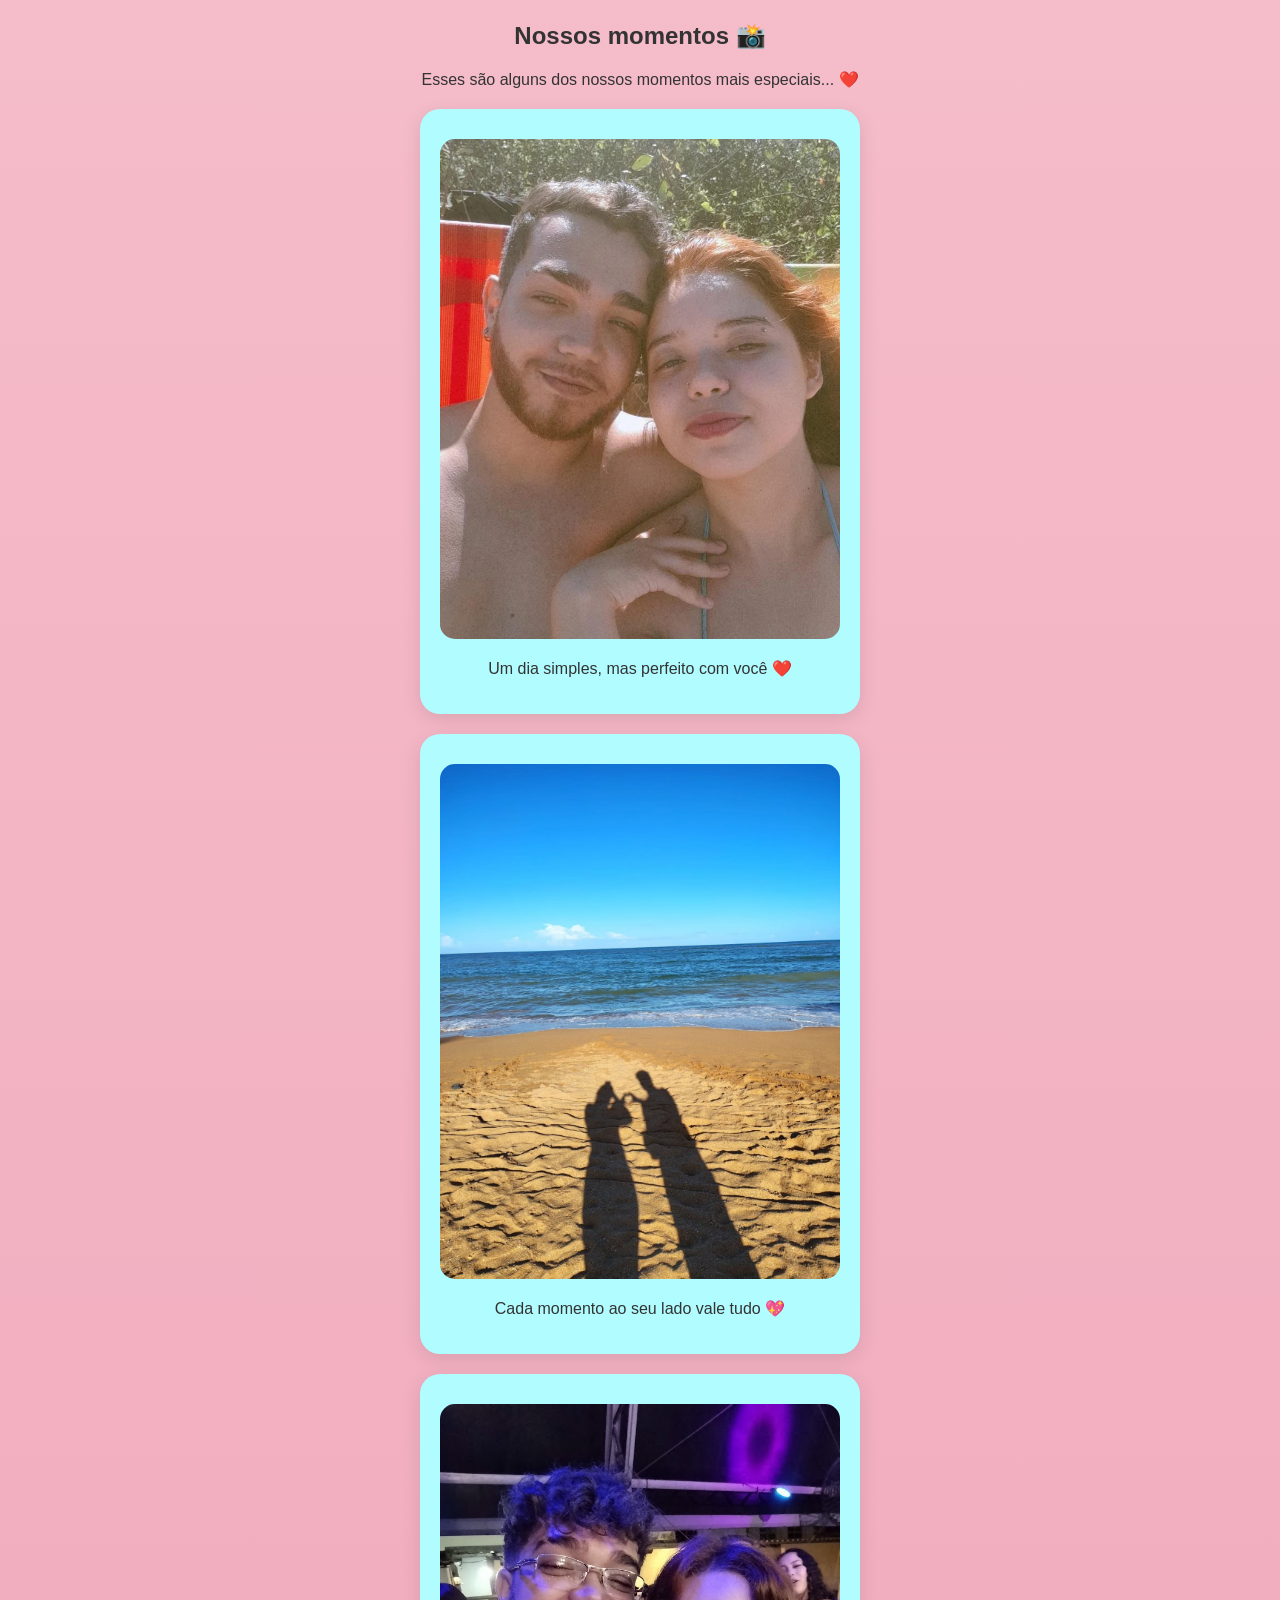
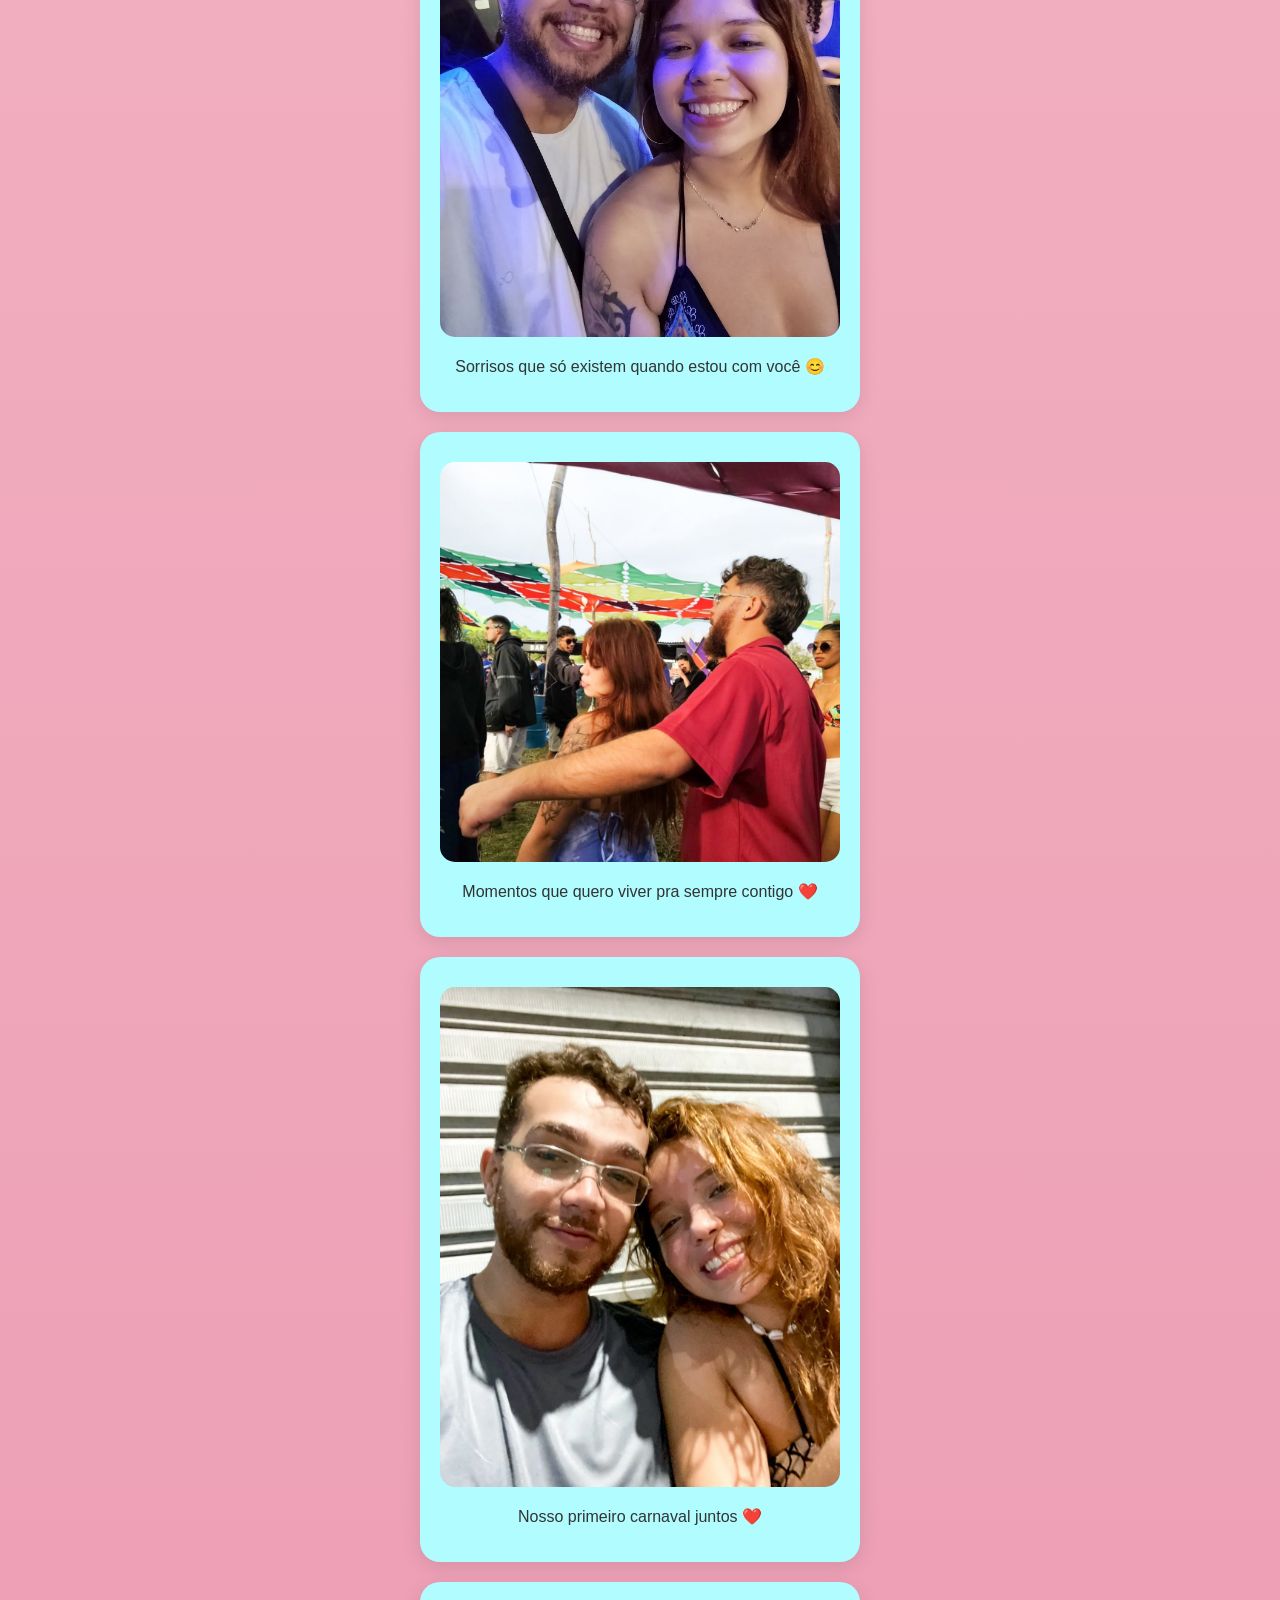
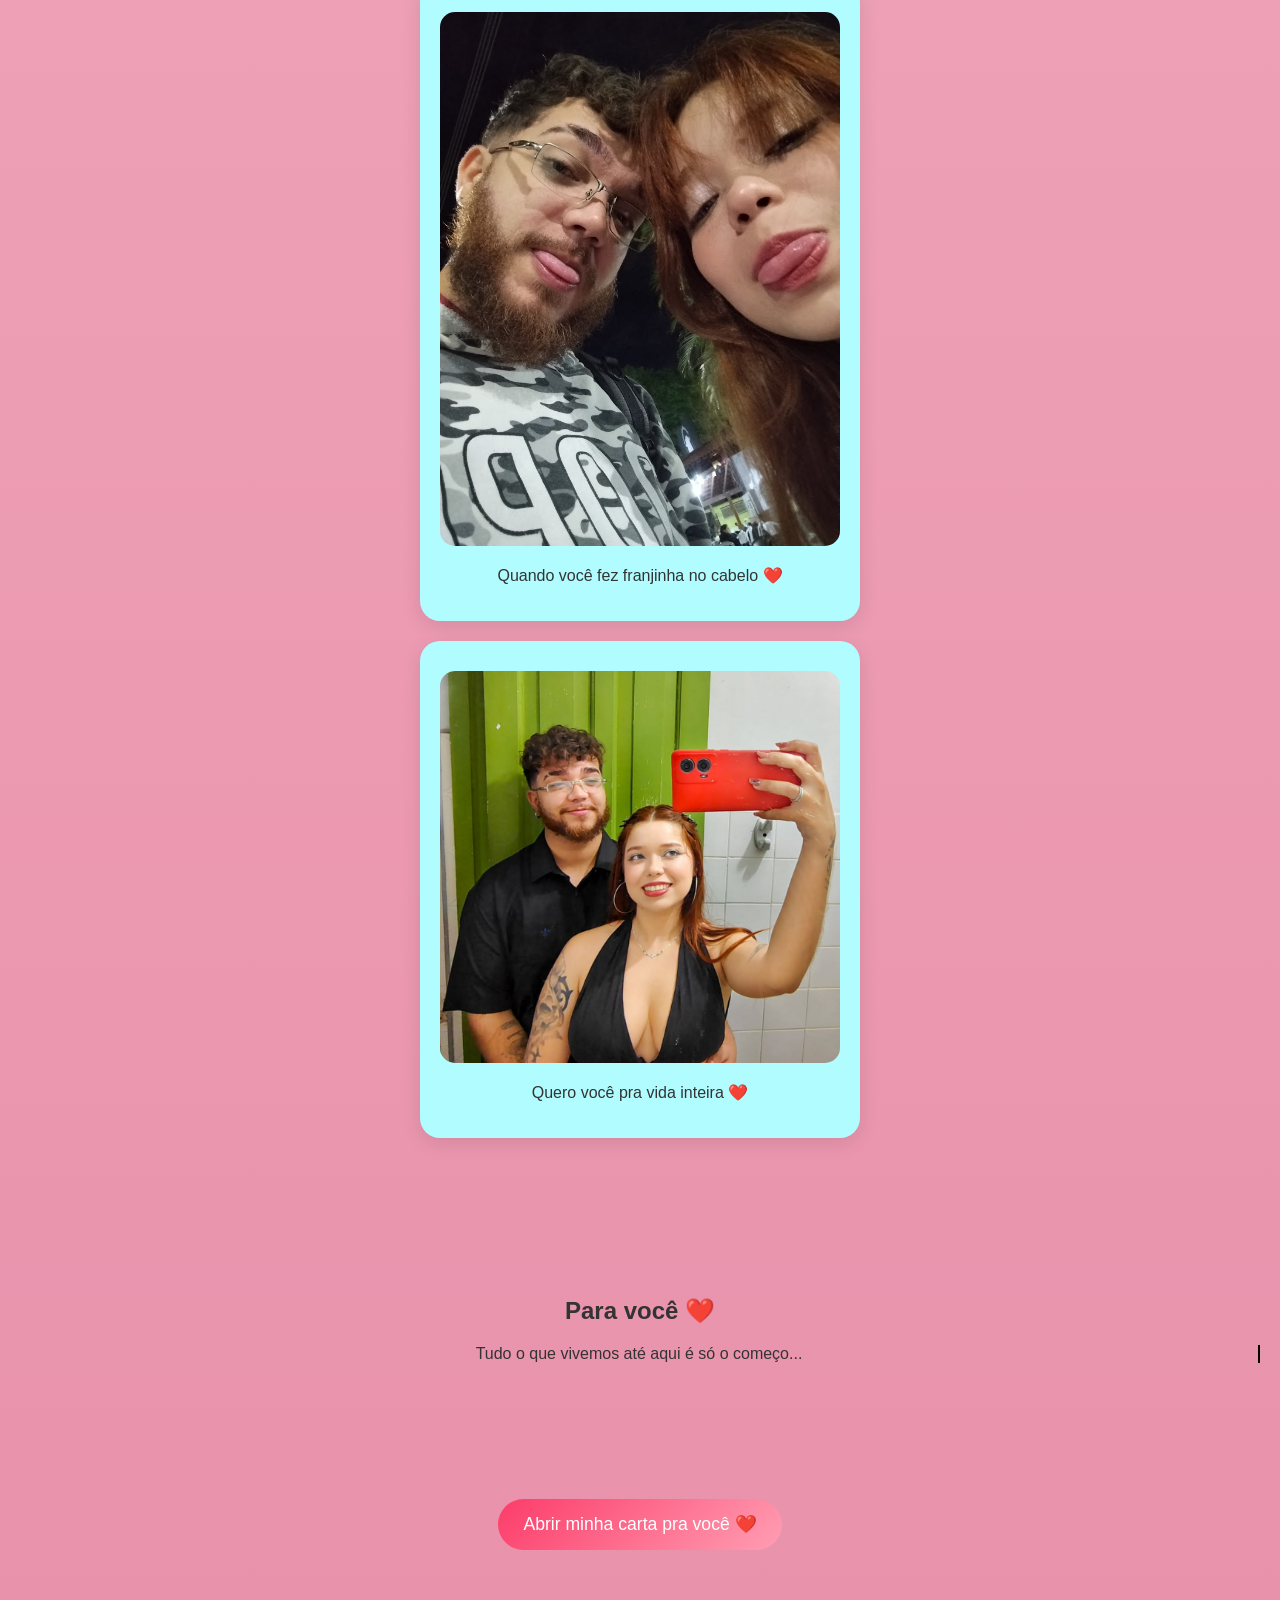
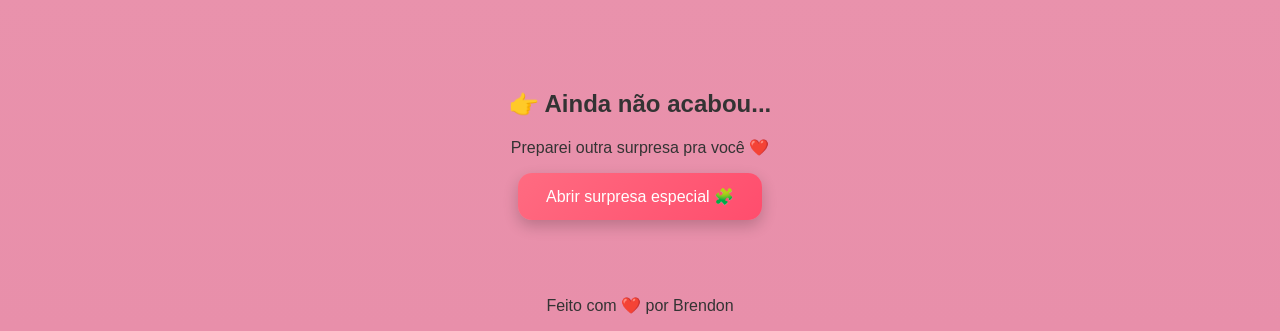
==== commit bc226fcd: "Update index.html" ====
--- a/index.html
+++ b/index.html
@@ -127,7 +127,7 @@
   <h2>👉 Ainda não acabou...</h2>
   <p>Preparei outra surpresa pra você ❤️</p>
 
-  <a href="jogo/index.html" target="_blank">
+  <a href="Jogo/index.html" target="_blank">
   <button class="btn-jogo">Abrir surpresa especial 🧩</button>
 </a>
 </section>
